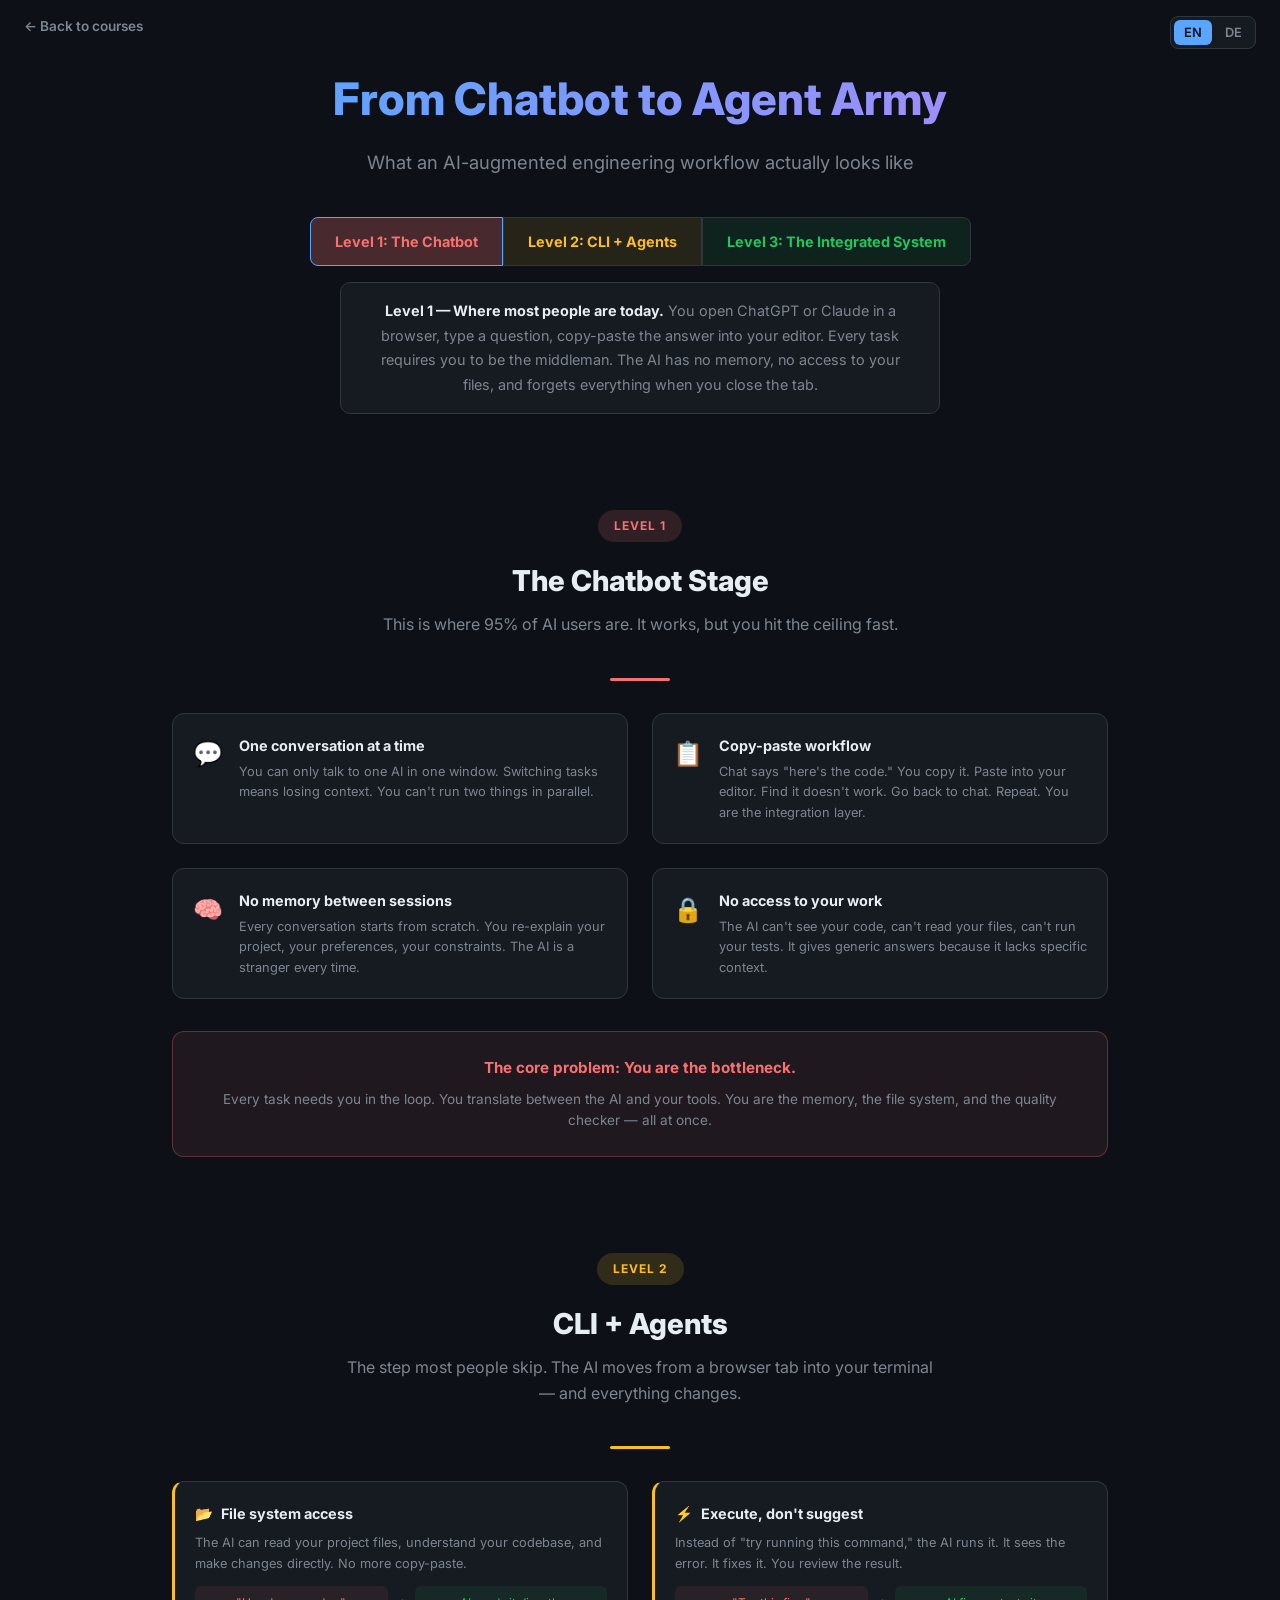
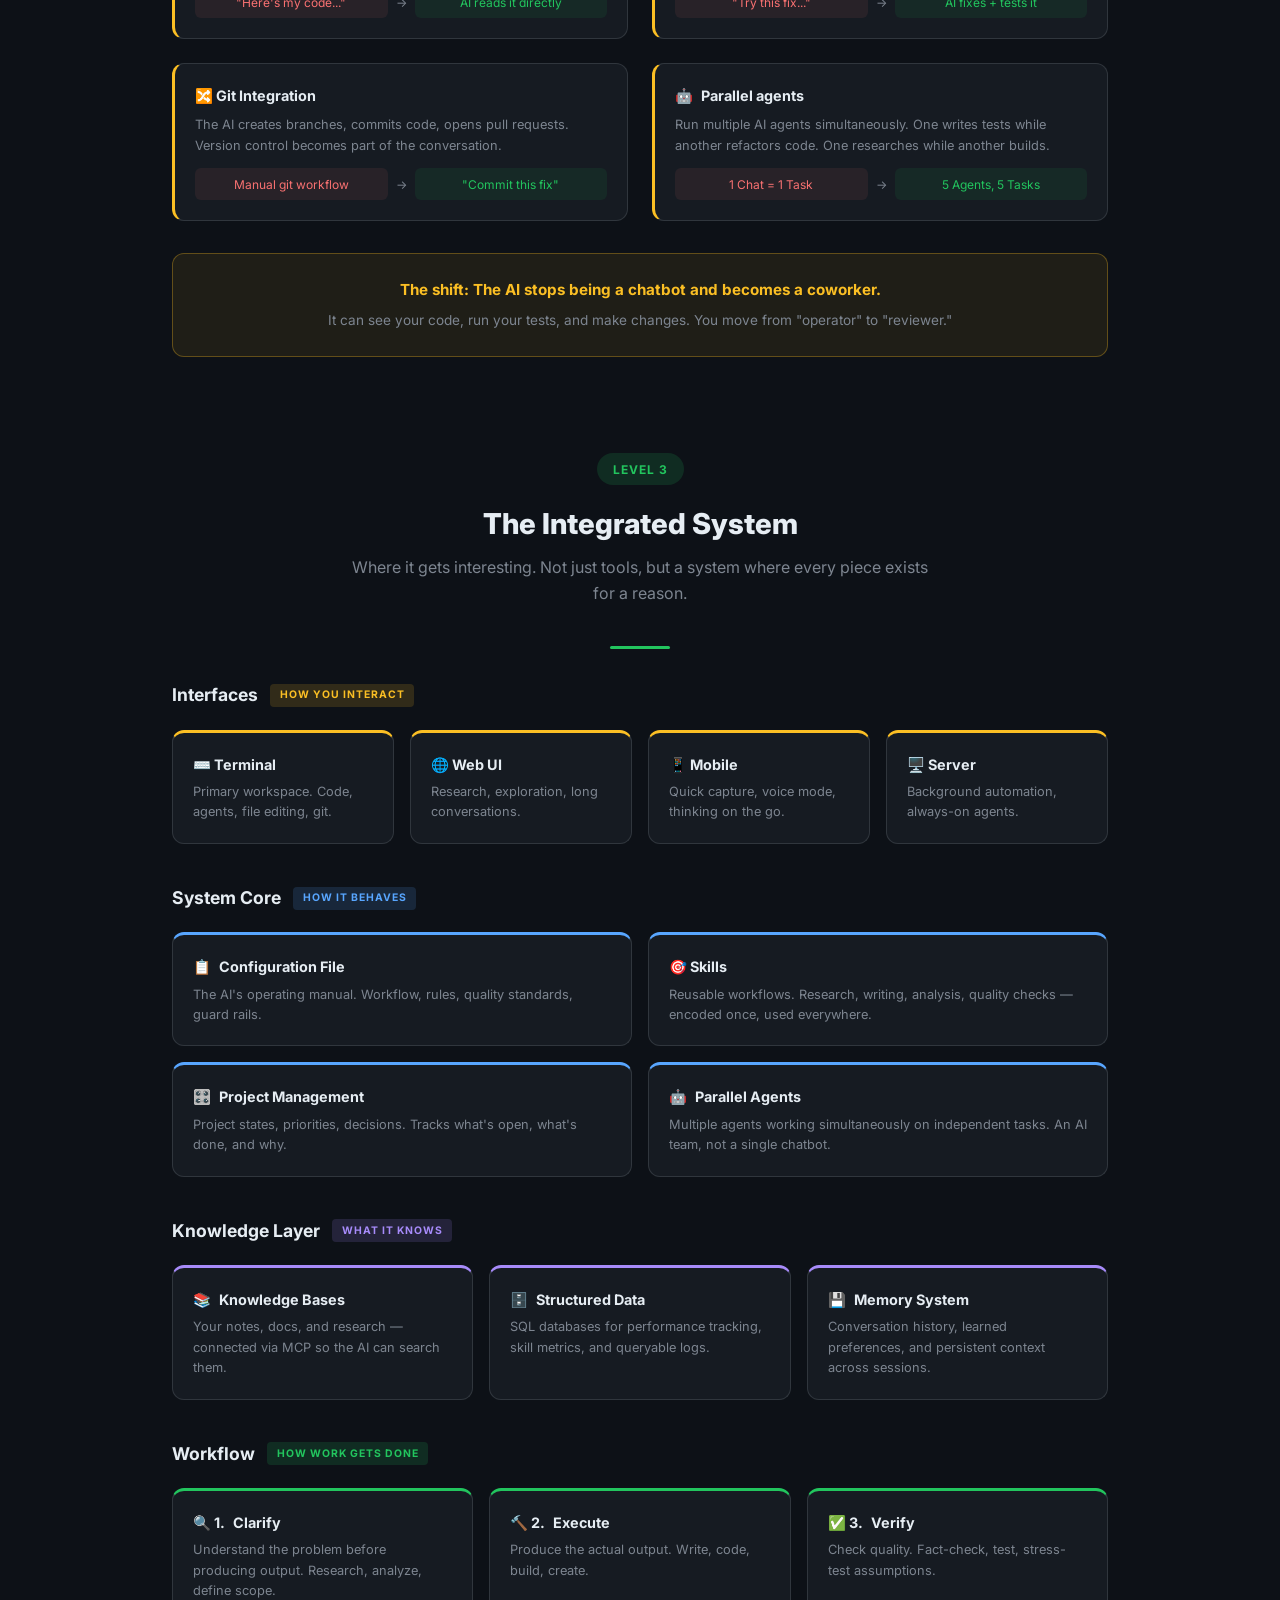
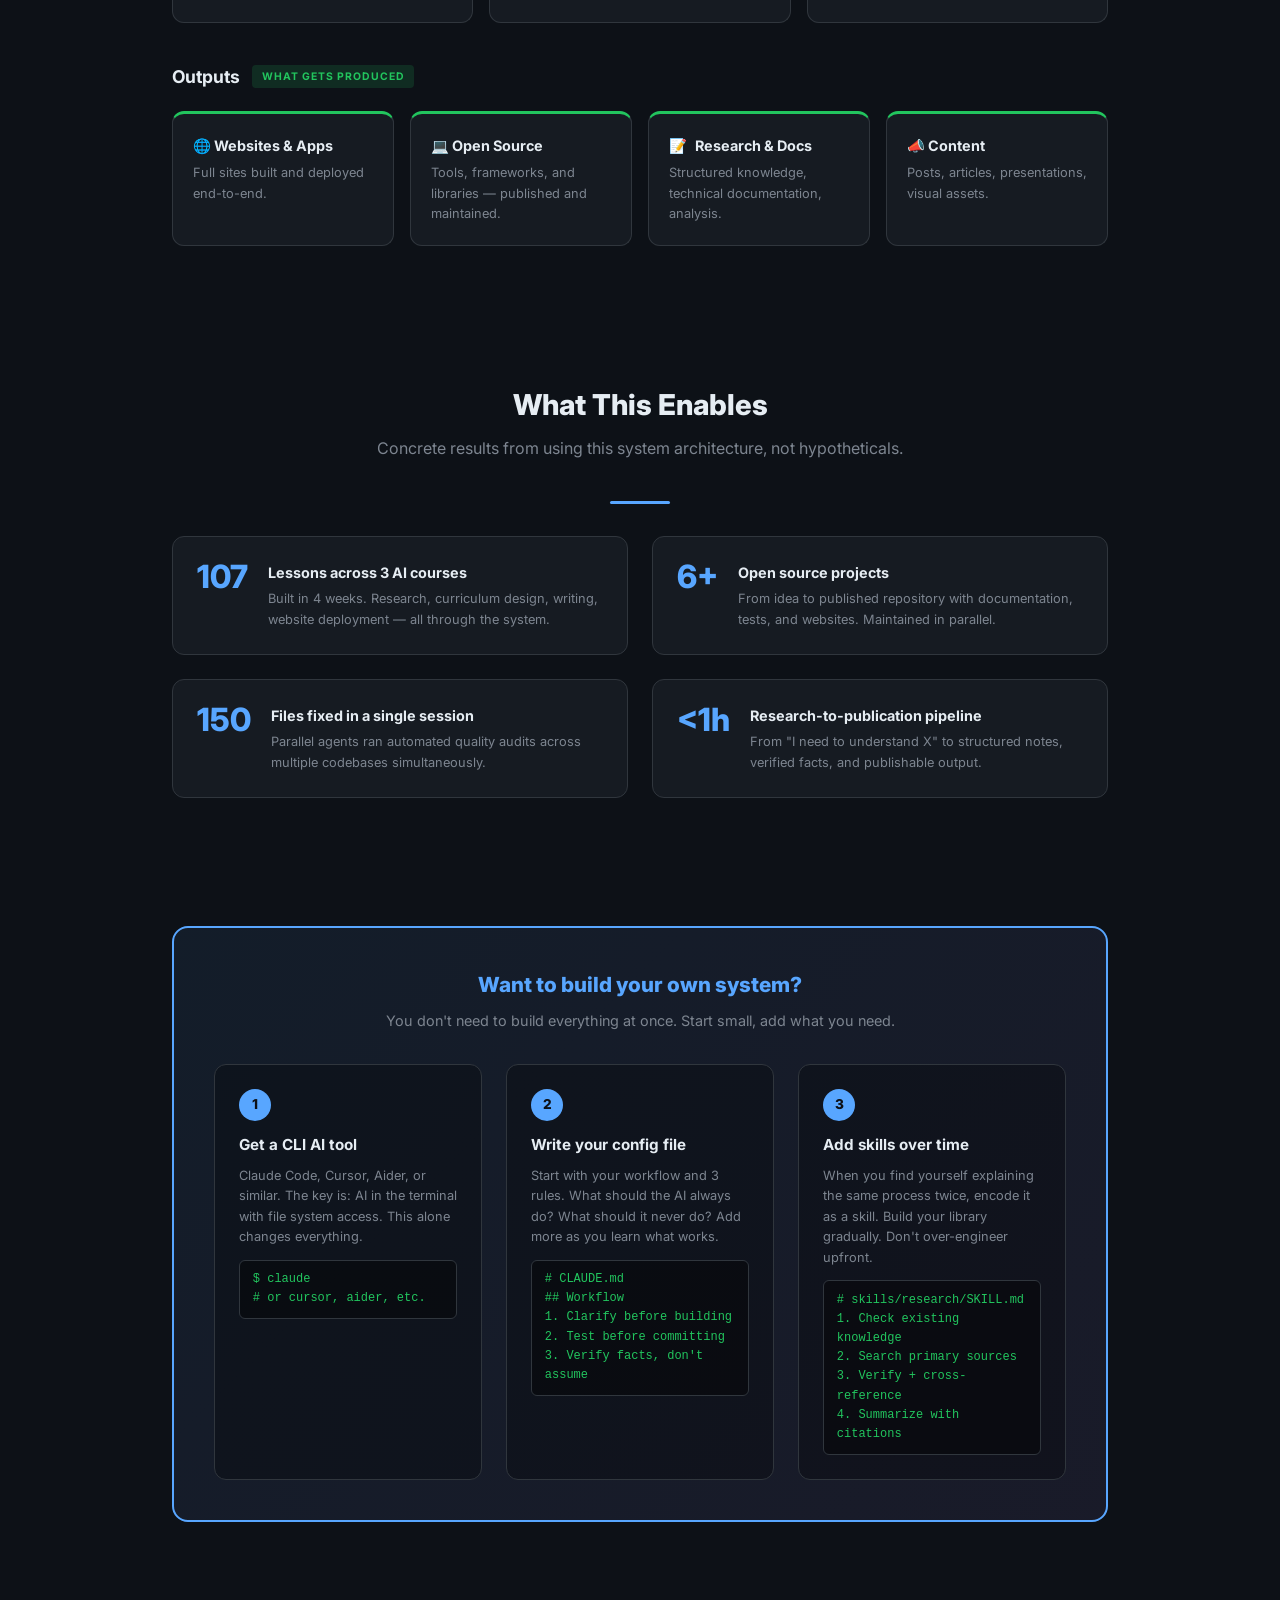
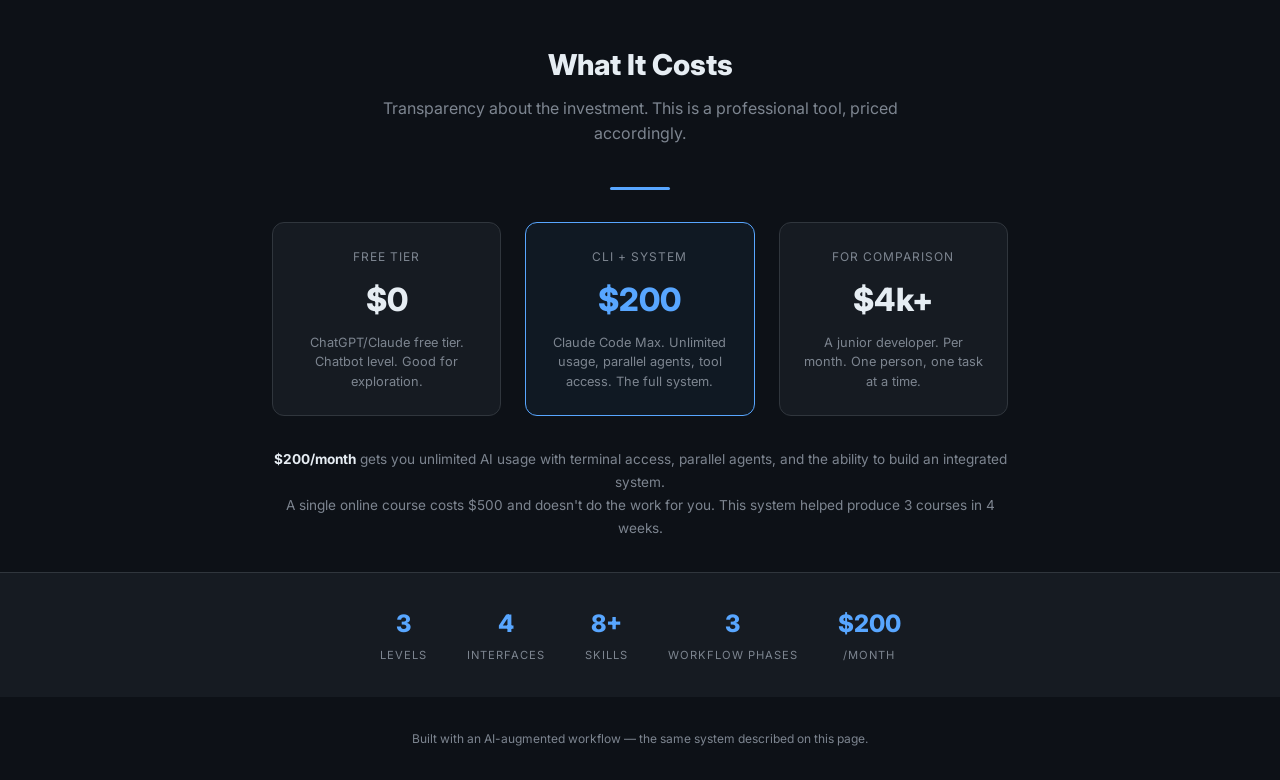
==== system/index.html @ 11788f6d "feat: add "From Chatbot to Agent Army" system page New /system/ subpage explaining how an AI agent s" ====
<!DOCTYPE html>
<html lang="en">
<head>
<meta charset="UTF-8">
<meta name="viewport" content="width=device-width, initial-scale=1.0">
<title>From Chatbot to Agent Army</title>
<meta name="description" content="What an AI-augmented engineering workflow actually looks like — from chatbot to integrated agent system.">
<style>
  @import url('https://fonts.googleapis.com/css2?family=Inter:wght@400;500;600;700;800&display=swap');

  /* Language Switcher */
  .lang-switch {
    position: fixed; top: 1rem; right: 1.5rem; z-index: 100;
    display: flex; gap: 0.25rem; background: var(--surface); border: 1px solid var(--border);
    border-radius: 8px; padding: 0.2rem;
  }
  .lang-btn {
    padding: 0.3rem 0.6rem; border-radius: 6px; border: none;
    background: transparent; color: var(--muted); cursor: pointer;
    font-size: 0.8rem; font-weight: 600; transition: all 0.2s;
    font-family: 'Inter', -apple-system, sans-serif;
  }
  .lang-btn.active { background: var(--accent); color: var(--bg); }
  .lang-btn:hover:not(.active) { color: var(--text); }

  /* Language toggle */
  [lang="de"] .en, [lang="en"] .de { display: none; }

  :root {
    --bg: #0d1117; --surface: #161b22; --border: #30363d;
    --text: #e6edf3; --muted: #7d8590; --accent: #58a6ff;
    --amber: #fbbf24; --green: #22c55e; --red: #f87171; --purple: #a78bfa;
    --surface-hover: #1c2333;
  }

  * { margin: 0; padding: 0; box-sizing: border-box; }

  html { scroll-behavior: smooth; }

  body {
    font-family: 'Inter', -apple-system, sans-serif;
    background: var(--bg); color: var(--text);
    min-height: 100vh;
    line-height: 1.6;
  }

  /* =========== HERO =========== */
  .hero {
    text-align: center;
    padding: 4rem 2rem 3rem;
    max-width: 800px;
    margin: 0 auto;
  }
  .hero h1 {
    font-size: 2.8rem; font-weight: 800;
    background: linear-gradient(135deg, var(--accent), var(--purple));
    -webkit-background-clip: text; -webkit-text-fill-color: transparent;
    background-clip: text;
    margin-bottom: 0.75rem;
  }
  .hero .subtitle {
    color: var(--muted); font-size: 1.15rem;
    margin-bottom: 2.5rem;
  }

  /* Journey bar */
  .journey-bar {
    display: flex; align-items: center; justify-content: center;
    gap: 0; margin-bottom: 1rem; flex-wrap: wrap;
  }
  .journey-step {
    padding: 0.75rem 1.5rem; border-radius: 0;
    font-size: 0.9rem; font-weight: 700; cursor: pointer;
    transition: all 0.3s; border: 1px solid var(--border);
    position: relative;
  }
  .journey-step:first-child { border-radius: 8px 0 0 8px; }
  .journey-step:last-child { border-radius: 0 8px 8px 0; }
  .journey-step:hover { transform: translateY(-2px); }
  .journey-step.active { border-color: var(--accent); z-index: 1; }

  .j-chatbot { background: rgba(248,113,113,0.1); color: var(--red); }
  .j-chatbot.active { background: rgba(248,113,113,0.25); }
  .j-cli { background: rgba(251,191,36,0.1); color: var(--amber); }
  .j-cli.active { background: rgba(251,191,36,0.25); }
  .j-system { background: rgba(34,197,94,0.1); color: var(--green); }
  .j-system.active { background: rgba(34,197,94,0.25); }

  .journey-explain {
    max-width: 600px; margin: 0 auto;
    padding: 1rem 1.5rem;
    background: var(--surface); border: 1px solid var(--border);
    border-radius: 10px; font-size: 0.9rem; color: var(--muted);
    line-height: 1.7; min-height: 80px;
    transition: opacity 0.3s;
  }
  .journey-explain strong { color: var(--text); }

  /* =========== SECTIONS =========== */
  section {
    max-width: 1000px;
    margin: 0 auto;
    padding: 3rem 2rem;
  }

  .section-header {
    text-align: center;
    margin-bottom: 2.5rem;
  }
  .section-header h2 {
    font-size: 1.8rem; font-weight: 800;
    margin-bottom: 0.5rem;
  }
  .section-header .section-sub {
    color: var(--muted); font-size: 1rem;
    max-width: 600px; margin: 0 auto;
  }

  .section-divider {
    width: 60px; height: 3px;
    margin: 0 auto 2rem;
    border-radius: 2px;
  }

  /* Level badge */
  .level-badge {
    display: inline-flex; align-items: center; gap: 0.5rem;
    padding: 0.4rem 1rem; border-radius: 20px;
    font-size: 0.75rem; font-weight: 700;
    text-transform: uppercase; letter-spacing: 1px;
    margin-bottom: 1rem;
  }
  .level-badge.l1 { background: rgba(248,113,113,0.15); color: var(--red); }
  .level-badge.l2 { background: rgba(251,191,36,0.15); color: var(--amber); }
  .level-badge.l3 { background: rgba(34,197,94,0.15); color: var(--green); }

  /* =========== LEVEL 1: CHATBOT =========== */
  .chatbot-grid {
    display: grid;
    grid-template-columns: 1fr 1fr;
    gap: 1.5rem;
    margin-bottom: 2rem;
  }

  .limitation-card {
    background: var(--surface);
    border: 1px solid var(--border);
    border-radius: 12px;
    padding: 1.25rem;
    display: flex; gap: 1rem; align-items: flex-start;
  }
  .limitation-card .icon {
    font-size: 1.5rem; flex-shrink: 0; margin-top: 0.1rem;
  }
  .limitation-card h4 {
    font-size: 0.9rem; font-weight: 700;
    margin-bottom: 0.3rem;
  }
  .limitation-card p {
    font-size: 0.8rem; color: var(--muted); line-height: 1.6;
  }

  .bottleneck-callout {
    background: rgba(248,113,113,0.08);
    border: 1px solid rgba(248,113,113,0.3);
    border-radius: 12px;
    padding: 1.5rem;
    text-align: center;
    font-size: 0.95rem;
  }
  .bottleneck-callout strong { color: var(--red); }
  .bottleneck-callout p { color: var(--muted); margin-top: 0.5rem; font-size: 0.85rem; }

  /* =========== LEVEL 2: CLI =========== */
  .cli-grid {
    display: grid;
    grid-template-columns: 1fr 1fr;
    gap: 1.5rem;
    margin-bottom: 2rem;
  }
  .unlock-card {
    background: var(--surface);
    border: 1px solid var(--border);
    border-left: 3px solid var(--amber);
    border-radius: 12px;
    padding: 1.25rem;
  }
  .unlock-card h4 {
    font-size: 0.9rem; font-weight: 700;
    margin-bottom: 0.5rem;
    display: flex; align-items: center; gap: 0.5rem;
  }
  .unlock-card p {
    font-size: 0.8rem; color: var(--muted); line-height: 1.6;
  }
  .unlock-card .before-after {
    display: grid; grid-template-columns: 1fr auto 1fr; gap: 0.5rem;
    margin-top: 0.75rem; font-size: 0.75rem;
    align-items: center;
  }
  .unlock-card .before {
    color: var(--red); background: rgba(248,113,113,0.08);
    padding: 0.4rem 0.6rem; border-radius: 6px; text-align: center;
  }
  .unlock-card .arrow { color: var(--muted); }
  .unlock-card .after {
    color: var(--green); background: rgba(34,197,94,0.08);
    padding: 0.4rem 0.6rem; border-radius: 6px; text-align: center;
  }

  .coworker-callout {
    background: rgba(251,191,36,0.08);
    border: 1px solid rgba(251,191,36,0.3);
    border-radius: 12px;
    padding: 1.5rem;
    text-align: center;
    font-size: 0.95rem;
  }
  .coworker-callout strong { color: var(--amber); }
  .coworker-callout p { color: var(--muted); margin-top: 0.5rem; font-size: 0.85rem; }

  /* =========== LEVEL 3: SYSTEM =========== */
  .system-section {
    margin-bottom: 2.5rem;
  }
  .system-section-header {
    display: flex; align-items: center; gap: 0.75rem;
    margin-bottom: 1.25rem;
  }
  .system-section-header h3 {
    font-size: 1.1rem; font-weight: 700;
  }
  .system-section-header .tag {
    font-size: 0.65rem; font-weight: 700;
    text-transform: uppercase; letter-spacing: 1px;
    padding: 0.2rem 0.6rem; border-radius: 4px;
  }
  .tag-amber { background: rgba(251,191,36,0.15); color: var(--amber); }
  .tag-blue { background: rgba(88,166,255,0.15); color: var(--accent); }
  .tag-purple { background: rgba(167,139,250,0.15); color: var(--purple); }
  .tag-green { background: rgba(34,197,94,0.15); color: var(--green); }

  /* Clickable box */
  .box {
    background: var(--surface);
    border: 1px solid var(--border);
    border-radius: 12px;
    padding: 1.25rem;
    cursor: pointer;
    transition: all 0.3s;
    position: relative;
  }
  .box:hover {
    border-color: var(--accent);
    transform: translateY(-2px);
    background: var(--surface-hover);
  }
  .box h4 {
    font-size: 0.9rem; font-weight: 700;
    margin-bottom: 0.4rem;
    display: flex; align-items: center; gap: 0.5rem;
  }
  .box .summary {
    font-size: 0.8rem; color: var(--muted); line-height: 1.6;
  }
  .box .click-hint {
    position: absolute; top: 1rem; right: 1rem;
    font-size: 0.65rem; color: var(--muted);
    background: rgba(255,255,255,0.05);
    padding: 0.15rem 0.5rem; border-radius: 4px;
    opacity: 0; transition: opacity 0.3s;
  }
  .box:hover .click-hint { opacity: 1; }

  .box .why-panel {
    display: none;
    margin-top: 1rem;
    padding-top: 1rem;
    border-top: 1px solid var(--border);
  }
  .box .why-panel.open { display: block; }
  .box .why-label {
    font-size: 0.7rem; font-weight: 700;
    text-transform: uppercase; letter-spacing: 1px;
    color: var(--accent); margin-bottom: 0.5rem;
  }
  .box .why-text {
    font-size: 0.8rem; color: var(--muted); line-height: 1.7;
  }

  /* System grids */
  .interfaces-grid {
    display: grid;
    grid-template-columns: repeat(4, 1fr);
    gap: 1rem;
  }
  .interfaces-grid .box { border-top: 3px solid var(--amber); }

  .core-grid {
    display: grid;
    grid-template-columns: repeat(2, 1fr);
    gap: 1rem;
  }
  .core-grid .box { border-top: 3px solid var(--accent); }

  .knowledge-grid {
    display: grid;
    grid-template-columns: repeat(3, 1fr);
    gap: 1rem;
  }
  .knowledge-grid .box { border-top: 3px solid var(--purple); }

  .workflow-grid {
    display: grid;
    grid-template-columns: repeat(3, 1fr);
    gap: 1rem;
    position: relative;
  }
  .workflow-grid .box { border-top: 3px solid var(--green); }

  .workflow-arrow {
    position: absolute;
    top: 50%;
    color: var(--muted);
    font-size: 1.5rem;
    transform: translateY(-50%);
    pointer-events: none;
  }
  .workflow-arrow.a1 { left: calc(33.33% - 0.5rem); }
  .workflow-arrow.a2 { left: calc(66.66% - 0.5rem); }

  .outputs-grid {
    display: grid;
    grid-template-columns: repeat(4, 1fr);
    gap: 1rem;
  }
  .outputs-grid .box {
    border-top: 3px solid var(--green);
    cursor: default;
  }
  .outputs-grid .box:hover { transform: none; border-color: var(--green); }

  /* =========== RESULTS =========== */
  .results-grid {
    display: grid;
    grid-template-columns: repeat(2, 1fr);
    gap: 1.5rem;
    margin-bottom: 2rem;
  }
  .result-card {
    background: var(--surface);
    border: 1px solid var(--border);
    border-radius: 12px;
    padding: 1.5rem;
    display: flex; gap: 1.25rem; align-items: flex-start;
  }
  .result-card .result-number {
    font-size: 2rem; font-weight: 800;
    color: var(--accent); flex-shrink: 0;
    line-height: 1;
  }
  .result-card h4 {
    font-size: 0.9rem; font-weight: 700;
    margin-bottom: 0.3rem;
  }
  .result-card p {
    font-size: 0.8rem; color: var(--muted); line-height: 1.6;
  }

  /* =========== HOW TO START =========== */
  .start-callout {
    background: linear-gradient(135deg, rgba(88,166,255,0.08), rgba(167,139,250,0.08));
    border: 2px solid var(--accent);
    border-radius: 16px;
    padding: 2.5rem;
    margin-bottom: 2.5rem;
    text-align: center;
  }
  .start-callout h3 {
    font-size: 1.3rem; font-weight: 800;
    color: var(--accent); margin-bottom: 0.5rem;
  }
  .start-callout .start-sub {
    color: var(--muted); font-size: 0.9rem;
    margin-bottom: 2rem;
  }

  .steps-row {
    display: grid;
    grid-template-columns: repeat(3, 1fr);
    gap: 1.5rem;
    text-align: left;
  }
  .step-card {
    background: rgba(0,0,0,0.3);
    border: 1px solid var(--border);
    border-radius: 12px;
    padding: 1.5rem;
  }
  .step-number {
    display: inline-flex; align-items: center; justify-content: center;
    width: 32px; height: 32px; border-radius: 50%;
    background: var(--accent); color: var(--bg);
    font-size: 0.85rem; font-weight: 800;
    margin-bottom: 0.75rem;
  }
  .step-card h4 {
    font-size: 0.95rem; font-weight: 700;
    margin-bottom: 0.5rem;
  }
  .step-card p {
    font-size: 0.8rem; color: var(--muted); line-height: 1.6;
  }
  .step-card code {
    display: block;
    background: rgba(0,0,0,0.4);
    border: 1px solid var(--border);
    border-radius: 6px;
    padding: 0.6rem 0.8rem;
    margin-top: 0.75rem;
    font-size: 0.75rem;
    color: var(--green);
    font-family: 'SF Mono', 'Fira Code', monospace;
  }

  /* =========== COST =========== */
  .cost-section {
    max-width: 800px; margin: 0 auto;
    padding: 2rem;
  }
  .cost-grid {
    display: grid;
    grid-template-columns: repeat(3, 1fr);
    gap: 1.5rem;
    margin-bottom: 2rem;
  }
  .cost-card {
    background: var(--surface);
    border: 1px solid var(--border);
    border-radius: 12px;
    padding: 1.5rem;
    text-align: center;
  }
  .cost-card.highlighted {
    border-color: var(--accent);
    background: rgba(88,166,255,0.05);
  }
  .cost-card .cost-label {
    font-size: 0.75rem; color: var(--muted);
    text-transform: uppercase; letter-spacing: 1px;
    margin-bottom: 0.5rem;
  }
  .cost-card .cost-value {
    font-size: 2rem; font-weight: 800;
    margin-bottom: 0.5rem;
  }
  .cost-card.highlighted .cost-value { color: var(--accent); }
  .cost-card .cost-desc {
    font-size: 0.8rem; color: var(--muted); line-height: 1.5;
  }
  .cost-compare {
    text-align: center;
    font-size: 0.85rem;
    color: var(--muted);
    line-height: 1.7;
  }
  .cost-compare strong { color: var(--text); }

  /* =========== STATS BAR =========== */
  .stats-bar {
    display: flex; justify-content: center; gap: 2.5rem;
    padding: 2rem;
    background: var(--surface);
    border-top: 1px solid var(--border);
    flex-wrap: wrap;
  }
  .stat { text-align: center; }
  .stat-val { font-size: 1.5rem; font-weight: 800; color: var(--accent); }
  .stat-lbl {
    font-size: 0.7rem; color: var(--muted);
    text-transform: uppercase; letter-spacing: 1px;
    margin-top: 0.2rem;
  }

  /* =========== FOOTER =========== */
  .footer {
    text-align: center; padding: 2rem;
    font-size: 0.75rem; color: var(--muted);
  }
  .footer a { color: var(--accent); text-decoration: none; }
  .footer a:hover { text-decoration: underline; }

  /* =========== RESPONSIVE =========== */
  @media (max-width: 900px) {
    .hero h1 { font-size: 2rem; }
    .chatbot-grid, .cli-grid, .results-grid { grid-template-columns: 1fr; }
    .interfaces-grid { grid-template-columns: 1fr 1fr; }
    .core-grid { grid-template-columns: 1fr; }
    .knowledge-grid { grid-template-columns: 1fr; }
    .workflow-grid { grid-template-columns: 1fr; }
    .workflow-arrow { display: none; }
    .outputs-grid { grid-template-columns: 1fr 1fr; }
    .steps-row { grid-template-columns: 1fr; }
    .cost-grid { grid-template-columns: 1fr; }
    .lang-switch { top: 0.75rem; right: 1rem; }
    .lang-btn { padding: 0.4rem 0.7rem; font-size: 0.85rem; }
  }
  @media (max-width: 600px) {
    .hero { padding: 2rem 1rem; }
    section { padding: 2rem 1rem; }
    .hero h1 { font-size: 1.6rem; }
    .interfaces-grid, .outputs-grid { grid-template-columns: 1fr; }
    .journey-step { font-size: 0.75rem; padding: 0.5rem 0.8rem; }
  }
</style>
</head>
<body>

<!-- Back link -->
<a href="../" style="position:fixed;top:1rem;left:1.5rem;z-index:100;color:var(--muted);text-decoration:none;font-size:0.85rem;font-weight:600;font-family:'Inter',-apple-system,sans-serif;">
  <span class="en">← Back to courses</span>
  <span class="de">← Zurück zu den Kursen</span>
</a>

<!-- Language Switcher -->
<div class="lang-switch">
  <button class="lang-btn active" onclick="setLang('en')" id="btn-en">EN</button>
  <button class="lang-btn" onclick="setLang('de')" id="btn-de">DE</button>
</div>

<!-- ==================== HERO ==================== -->
<div class="hero">
  <h1><span class="en">From Chatbot to Agent Army</span><span class="de">Vom Chatbot zur Agent-Armee</span></h1>
  <p class="subtitle"><span class="en">What an AI-augmented engineering workflow actually looks like</span><span class="de">Wie ein AI-gest&uuml;tzter Engineering-Workflow wirklich aussieht</span></p>

  <div class="journey-bar">
    <span class="journey-step j-chatbot active" onclick="showJourney('chatbot')"><span class="en">Level 1: The Chatbot</span><span class="de">Level 1: Der Chatbot</span></span>
    <span class="journey-step j-cli" onclick="showJourney('cli')"><span class="en">Level 2: CLI + Agents</span><span class="de">Level 2: CLI + Agents</span></span>
    <span class="journey-step j-system" onclick="showJourney('system')"><span class="en">Level 3: The Integrated System</span><span class="de">Level 3: Das integrierte System</span></span>
  </div>

  <div class="journey-explain" id="journey-explain">
  </div>
</div>

<!-- ==================== LEVEL 1: CHATBOT ==================== -->
<section id="level-chatbot">
  <div class="section-header">
    <span class="level-badge l1">Level 1</span>
    <h2><span class="en">The Chatbot Stage</span><span class="de">Die Chatbot-Phase</span></h2>
    <p class="section-sub"><span class="en">This is where 95% of AI users are. It works, but you hit the ceiling fast.</span><span class="de">Hier stehen 95% der AI-Nutzer. Es funktioniert, aber man st&ouml;&szlig;t schnell an die Grenze.</span></p>
  </div>
  <div class="section-divider" style="background: var(--red);"></div>

  <div class="chatbot-grid">
    <div class="limitation-card">
      <div class="icon">💬</div>
      <div>
        <h4><span class="en">One conversation at a time</span><span class="de">Eine Konversation gleichzeitig</span></h4>
        <p><span class="en">You can only talk to one AI in one window. Switching tasks means losing context. You can't run two things in parallel.</span><span class="de">Du kannst nur mit einer AI in einem Fenster reden. Aufgaben wechseln hei&szlig;t Kontext verlieren. Zwei Dinge parallel laufen lassen? Geht nicht.</span></p>
      </div>
    </div>
    <div class="limitation-card">
      <div class="icon">📋</div>
      <div>
        <h4><span class="en">Copy-paste workflow</span><span class="de">Copy-Paste-Workflow</span></h4>
        <p><span class="en">Chat says "here's the code." You copy it. Paste into your editor. Find it doesn't work. Go back to chat. Repeat. You are the integration layer.</span><span class="de">Chat sagt &bdquo;hier ist der Code.&ldquo; Du kopierst ihn. F&uuml;gst ihn in deinen Editor ein. Stellst fest, dass er nicht funktioniert. Zur&uuml;ck zum Chat. Repeat. Du bist die Integrationsschicht.</span></p>
      </div>
    </div>
    <div class="limitation-card">
      <div class="icon">🧠</div>
      <div>
        <h4><span class="en">No memory between sessions</span><span class="de">Kein Ged&auml;chtnis zwischen Sessions</span></h4>
        <p><span class="en">Every conversation starts from scratch. You re-explain your project, your preferences, your constraints. The AI is a stranger every time.</span><span class="de">Jede Konversation startet bei null. Du erkl&auml;rst dein Projekt, deine Pr&auml;ferenzen, deine Constraints neu. Die AI ist jedes Mal ein Fremder.</span></p>
      </div>
    </div>
    <div class="limitation-card">
      <div class="icon">🔒</div>
      <div>
        <h4><span class="en">No access to your work</span><span class="de">Kein Zugriff auf deine Arbeit</span></h4>
        <p><span class="en">The AI can't see your code, can't read your files, can't run your tests. It gives generic answers because it lacks specific context.</span><span class="de">Die AI kann deinen Code nicht sehen, deine Dateien nicht lesen, deine Tests nicht ausf&uuml;hren. Sie gibt generische Antworten, weil ihr der spezifische Kontext fehlt.</span></p>
      </div>
    </div>
  </div>

  <div class="bottleneck-callout">
    <strong><span class="en">The core problem: You are the bottleneck.</span><span class="de">Das Kernproblem: Du bist der Flaschenhals.</span></strong>
    <p><span class="en">Every task needs you in the loop. You translate between the AI and your tools. You are the memory, the file system, and the quality checker &mdash; all at once.</span><span class="de">Jede Aufgabe braucht dich in der Schleife. Du &uuml;bersetzt zwischen AI und deinen Tools. Du bist das Ged&auml;chtnis, das Dateisystem und der Qualit&auml;tspr&uuml;fer &mdash; alles gleichzeitig.</span></p>
  </div>
</section>

<!-- ==================== LEVEL 2: CLI + AGENTS ==================== -->
<section id="level-cli">
  <div class="section-header">
    <span class="level-badge l2">Level 2</span>
    <h2>CLI + Agents</h2>
    <p class="section-sub"><span class="en">The step most people skip. The AI moves from a browser tab into your terminal &mdash; and everything changes.</span><span class="de">Der Schritt den die meisten &uuml;berspringen. Die AI wandert vom Browser in dein Terminal &mdash; und alles &auml;ndert sich.</span></p>
  </div>
  <div class="section-divider" style="background: var(--amber);"></div>

  <div class="cli-grid">
    <div class="unlock-card">
      <h4>📂 <span class="en">File system access</span><span class="de">Dateisystem-Zugriff</span></h4>
      <p><span class="en">The AI can read your project files, understand your codebase, and make changes directly. No more copy-paste.</span><span class="de">Die AI kann deine Projektdateien lesen, deine Codebase verstehen und direkt &Auml;nderungen vornehmen. Kein Copy-Paste mehr.</span></p>
      <div class="before-after">
        <span class="before"><span class="en">"Here's my code..."</span><span class="de">&bdquo;Hier ist mein Code...&ldquo;</span></span>
        <span class="arrow">&rarr;</span>
        <span class="after"><span class="en">AI reads it directly</span><span class="de">AI liest direkt</span></span>
      </div>
    </div>
    <div class="unlock-card">
      <h4>⚡ <span class="en">Execute, don't suggest</span><span class="de">Ausf&uuml;hren, nicht vorschlagen</span></h4>
      <p><span class="en">Instead of "try running this command," the AI runs it. It sees the error. It fixes it. You review the result.</span><span class="de">Statt &bdquo;probier mal diesen Befehl&ldquo; f&uuml;hrt die AI ihn aus. Sie sieht den Fehler. Sie fixt ihn. Du reviewst das Ergebnis.</span></p>
      <div class="before-after">
        <span class="before"><span class="en">"Try this fix..."</span><span class="de">&bdquo;Probier diesen Fix...&ldquo;</span></span>
        <span class="arrow">&rarr;</span>
        <span class="after"><span class="en">AI fixes + tests it</span><span class="de">AI fixt + testet</span></span>
      </div>
    </div>
    <div class="unlock-card">
      <h4>🔀 Git Integration</h4>
      <p><span class="en">The AI creates branches, commits code, opens pull requests. Version control becomes part of the conversation.</span><span class="de">Die AI erstellt Branches, committet Code, &ouml;ffnet Pull Requests. Versionskontrolle wird Teil der Konversation.</span></p>
      <div class="before-after">
        <span class="before"><span class="en">Manual git workflow</span><span class="de">Manueller Git-Workflow</span></span>
        <span class="arrow">&rarr;</span>
        <span class="after">"Commit this fix"</span>
      </div>
    </div>
    <div class="unlock-card">
      <h4>🤖 <span class="en">Parallel agents</span><span class="de">Parallele Agents</span></h4>
      <p><span class="en">Run multiple AI agents simultaneously. One writes tests while another refactors code. One researches while another builds.</span><span class="de">Mehrere AI-Agents gleichzeitig laufen lassen. Einer schreibt Tests w&auml;hrend ein anderer Code refactored. Einer recherchiert w&auml;hrend ein anderer baut.</span></p>
      <div class="before-after">
        <span class="before">1 Chat = 1 Task</span>
        <span class="arrow">&rarr;</span>
        <span class="after">5 Agents, 5 Tasks</span>
      </div>
    </div>
  </div>

  <div class="coworker-callout">
    <strong><span class="en">The shift: The AI stops being a chatbot and becomes a coworker.</span><span class="de">Der Wendepunkt: Die AI h&ouml;rt auf ein Chatbot zu sein und wird zum Kollegen.</span></strong>
    <p><span class="en">It can see your code, run your tests, and make changes. You move from "operator" to "reviewer."</span><span class="de">Sie kann deinen Code sehen, deine Tests ausf&uuml;hren und &Auml;nderungen vornehmen. Du wechselst vom &bdquo;Bediener&ldquo; zum &bdquo;Reviewer&ldquo;.</span></p>
  </div>
</section>

<!-- ==================== LEVEL 3: INTEGRATED SYSTEM ==================== -->
<section id="level-system">
  <div class="section-header">
    <span class="level-badge l3">Level 3</span>
    <h2><span class="en">The Integrated System</span><span class="de">Das integrierte System</span></h2>
    <p class="section-sub"><span class="en">Where it gets interesting. Not just tools, but a system where every piece exists for a reason.</span><span class="de">Wo es spannend wird. Nicht einfach Tools, sondern ein System in dem jedes Teil aus einem Grund existiert.</span></p>
  </div>
  <div class="section-divider" style="background: var(--green);"></div>

  <!-- Interfaces -->
  <div class="system-section">
    <div class="system-section-header">
      <h3><span class="en">Interfaces</span><span class="de">Schnittstellen</span></h3>
      <span class="tag tag-amber"><span class="en">How you interact</span><span class="de">Wie du interagierst</span></span>
    </div>
    <div class="interfaces-grid">
      <div class="box" onclick="toggleWhy(this)">
        <span class="click-hint"><span class="en">click for why</span><span class="de">klick f&uuml;r warum</span></span>
        <h4>&#x2328;&#xFE0F; Terminal</h4>
        <p class="summary"><span class="en">Primary workspace. Code, agents, file editing, git.</span><span class="de">Prim&auml;rer Arbeitsplatz. Code, Agents, Dateibearbeitung, Git.</span></p>
        <div class="why-panel">
          <div class="why-label"><span class="en">Why this exists</span><span class="de">Warum das existiert</span></div>
          <p class="why-text"><span class="en">The terminal is where code lives. An AI that works in the terminal has direct access to your project, your tools, and your workflow. No translation layer needed.</span><span class="de">Das Terminal ist wo Code lebt. Eine AI die im Terminal arbeitet hat direkten Zugriff auf dein Projekt, deine Tools und deinen Workflow. Keine &Uuml;bersetzungsschicht n&ouml;tig.</span></p>
        </div>
      </div>
      <div class="box" onclick="toggleWhy(this)">
        <span class="click-hint"><span class="en">click for why</span><span class="de">klick f&uuml;r warum</span></span>
        <h4>&#x1F310; Web UI</h4>
        <p class="summary"><span class="en">Research, exploration, long conversations.</span><span class="de">Recherche, Exploration, lange Gespr&auml;che.</span></p>
        <div class="why-panel">
          <div class="why-label"><span class="en">Why this exists</span><span class="de">Warum das existiert</span></div>
          <p class="why-text"><span class="en">Some tasks need a different mode of thinking. Research, brainstorming, and deep exploration work better in a web interface where you can scroll, read, and reflect without the pressure of a command line.</span><span class="de">Manche Aufgaben brauchen einen anderen Denkmodus. Recherche, Brainstorming und tiefe Exploration funktionieren besser in einem Web-Interface wo man scrollen, lesen und reflektieren kann &mdash; ohne den Druck einer Kommandozeile.</span></p>
        </div>
      </div>
      <div class="box" onclick="toggleWhy(this)">
        <span class="click-hint"><span class="en">click for why</span><span class="de">klick f&uuml;r warum</span></span>
        <h4>&#x1F4F1; Mobile</h4>
        <p class="summary"><span class="en">Quick capture, voice mode, thinking on the go.</span><span class="de">Schnell festhalten, Voice-Modus, unterwegs denken.</span></p>
        <div class="why-panel">
          <div class="why-label"><span class="en">Why this exists</span><span class="de">Warum das existiert</span></div>
          <p class="why-text"><span class="en">Ideas don't wait for your desk. A mobile interface lets you capture thoughts, explore questions via voice, and prepare tasks before you sit down to work. Different contexts need different tools.</span><span class="de">Ideen warten nicht auf deinen Schreibtisch. Ein mobiles Interface l&auml;sst dich Gedanken festhalten, Fragen per Sprache erkunden und Aufgaben vorbereiten bevor du dich an die Arbeit setzt. Verschiedene Kontexte brauchen verschiedene Tools.</span></p>
        </div>
      </div>
      <div class="box" onclick="toggleWhy(this)">
        <span class="click-hint"><span class="en">click for why</span><span class="de">klick f&uuml;r warum</span></span>
        <h4>&#x1F5A5;&#xFE0F; Server</h4>
        <p class="summary"><span class="en">Background automation, always-on agents.</span><span class="de">Hintergrund-Automatisierung, Always-on Agents.</span></p>
        <div class="why-panel">
          <div class="why-label"><span class="en">Why this exists</span><span class="de">Warum das existiert</span></div>
          <p class="why-text"><span class="en">Some tasks take hours. A dedicated server runs background agents, monitoring, and long operations while you sleep or work on something else. It's the night shift.</span><span class="de">Manche Aufgaben dauern Stunden. Ein dedizierter Server l&auml;sst Background-Agents, Monitoring und lange Operationen laufen w&auml;hrend du schl&auml;fst oder an etwas anderem arbeitest. Die Nachtschicht.</span></p>
        </div>
      </div>
    </div>
  </div>

  <!-- System Core -->
  <div class="system-section">
    <div class="system-section-header">
      <h3><span class="en">System Core</span><span class="de">System-Kern</span></h3>
      <span class="tag tag-blue"><span class="en">How it behaves</span><span class="de">Wie es sich verh&auml;lt</span></span>
    </div>
    <div class="core-grid">
      <div class="box" onclick="toggleWhy(this)">
        <span class="click-hint"><span class="en">click for why</span><span class="de">klick f&uuml;r warum</span></span>
        <h4>&#x1F4CB; <span class="en">Configuration File</span><span class="de">Konfigurationsdatei</span></h4>
        <p class="summary"><span class="en">The AI's operating manual. Workflow, rules, quality standards, guard rails.</span><span class="de">Das Betriebshandbuch der AI. Workflow, Regeln, Qualit&auml;tsstandards, Leitplanken.</span></p>
        <div class="why-panel">
          <div class="why-label"><span class="en">Why this exists</span><span class="de">Warum das existiert</span></div>
          <p class="why-text"><span class="en">Without instructions, every session starts from zero. The AI doesn't know your workflow, your quality standards, or your rules. A configuration file (like CLAUDE.md) is loaded at startup and makes the AI behave consistently &mdash; same process, same standards, every time. It's the difference between "using a chatbot" and "running a system."</span><span class="de">Ohne Anweisungen startet jede Session bei null. Die AI kennt weder deinen Workflow, noch deine Qualit&auml;tsstandards, noch deine Regeln. Eine Konfigurationsdatei (wie CLAUDE.md) wird beim Start geladen und sorgt daf&uuml;r dass die AI sich konsistent verh&auml;lt &mdash; gleicher Prozess, gleiche Standards, jedes Mal. Das ist der Unterschied zwischen &bdquo;einen Chatbot nutzen&ldquo; und &bdquo;ein System betreiben&ldquo;.</span></p>
        </div>
      </div>
      <div class="box" onclick="toggleWhy(this)">
        <span class="click-hint"><span class="en">click for why</span><span class="de">klick f&uuml;r warum</span></span>
        <h4>&#x1F3AF; Skills</h4>
        <p class="summary"><span class="en">Reusable workflows. Research, writing, analysis, quality checks &mdash; encoded once, used everywhere.</span><span class="de">Wiederverwendbare Workflows. Recherche, Schreiben, Analyse, Qualit&auml;tspr&uuml;fungen &mdash; einmal kodiert, &uuml;berall genutzt.</span></p>
        <div class="why-panel">
          <div class="why-label"><span class="en">Why this exists</span><span class="de">Warum das existiert</span></div>
          <p class="why-text"><span class="en">Instead of explaining your process every time ("first check sources, then verify facts, then write the summary..."), you encode it once as a skill. The AI follows the same steps you would &mdash; consistently and thoroughly. Skills are your expertise made reusable.</span><span class="de">Statt deinen Prozess jedes Mal neu zu erkl&auml;ren (&bdquo;erst Quellen pr&uuml;fen, dann Fakten verifizieren, dann die Zusammenfassung schreiben...&ldquo;), kodierst du ihn einmal als Skill. Die AI folgt denselben Schritten die du gehen w&uuml;rdest &mdash; konsistent und gr&uuml;ndlich. Skills sind deine Expertise, wiederverwendbar gemacht.</span></p>
        </div>
      </div>
      <div class="box" onclick="toggleWhy(this)">
        <span class="click-hint"><span class="en">click for why</span><span class="de">klick f&uuml;r warum</span></span>
        <h4>&#x1F39B;&#xFE0F; <span class="en">Project Management</span><span class="de">Projektmanagement</span></h4>
        <p class="summary"><span class="en">Project states, priorities, decisions. Tracks what's open, what's done, and why.</span><span class="de">Projektzust&auml;nde, Priorit&auml;ten, Entscheidungen. Trackt was offen ist, was erledigt ist und warum.</span></p>
        <div class="why-panel">
          <div class="why-label"><span class="en">Why this exists</span><span class="de">Warum das existiert</span></div>
          <p class="why-text"><span class="en">Projects span multiple sessions &mdash; sometimes weeks or months. Without state tracking, you re-explain context every time you sit down. A project management layer keeps todos, decisions, and progress across sessions so you pick up exactly where you left off.</span><span class="de">Projekte erstrecken sich &uuml;ber mehrere Sessions &mdash; manchmal Wochen oder Monate. Ohne State-Tracking erkl&auml;rst du den Kontext jedes Mal neu wenn du dich hinsetzt. Eine Projektmanagement-Schicht h&auml;lt Todos, Entscheidungen und Fortschritt &uuml;ber Sessions hinweg, damit du genau da weitermachst wo du aufgeh&ouml;rt hast.</span></p>
        </div>
      </div>
      <div class="box" onclick="toggleWhy(this)">
        <span class="click-hint"><span class="en">click for why</span><span class="de">klick f&uuml;r warum</span></span>
        <h4>&#x1F916; <span class="en">Parallel Agents</span><span class="de">Parallele Agents</span></h4>
        <p class="summary"><span class="en">Multiple agents working simultaneously on independent tasks. An AI team, not a single chatbot.</span><span class="de">Mehrere Agents die gleichzeitig an unabh&auml;ngigen Aufgaben arbeiten. Ein AI-Team, nicht ein einzelner Chatbot.</span></p>
        <div class="why-panel">
          <div class="why-label"><span class="en">Why this exists</span><span class="de">Warum das existiert</span></div>
          <p class="why-text"><span class="en">One agent is a chatbot. Multiple agents working simultaneously is a team. Need to fix tests in 3 repositories? Send 3 agents. Need research and implementation in parallel? Two agents. The bottleneck shifts from "how fast can one AI respond" to "how many tasks can I define clearly."</span><span class="de">Ein Agent ist ein Chatbot. Mehrere Agents die gleichzeitig arbeiten sind ein Team. Tests in 3 Repositories fixen? Schick 3 Agents. Recherche und Implementierung parallel? Zwei Agents. Der Flaschenhals verschiebt sich von &bdquo;wie schnell kann eine AI antworten&ldquo; zu &bdquo;wie viele Aufgaben kann ich klar definieren&ldquo;.</span></p>
        </div>
      </div>
    </div>
  </div>

  <!-- Knowledge Layer -->
  <div class="system-section">
    <div class="system-section-header">
      <h3><span class="en">Knowledge Layer</span><span class="de">Wissensschicht</span></h3>
      <span class="tag tag-purple"><span class="en">What it knows</span><span class="de">Was es wei&szlig;</span></span>
    </div>
    <div class="knowledge-grid">
      <div class="box" onclick="toggleWhy(this)">
        <span class="click-hint"><span class="en">click for why</span><span class="de">klick f&uuml;r warum</span></span>
        <h4>&#x1F4DA; <span class="en">Knowledge Bases</span><span class="de">Wissensbasen</span></h4>
        <p class="summary"><span class="en">Your notes, docs, and research &mdash; connected via MCP so the AI can search them.</span><span class="de">Deine Notizen, Docs und Recherchen &mdash; per MCP verbunden, damit die AI sie durchsuchen kann.</span></p>
        <div class="why-panel">
          <div class="why-label"><span class="en">Why this exists</span><span class="de">Warum das existiert</span></div>
          <p class="why-text"><span class="en">The AI should know what you know. If you have notes on a topic, the AI should check them before starting new research. Connect your existing knowledge (Obsidian, Notion, or any tool via MCP) so the AI works with your context, not generic internet knowledge.</span><span class="de">Die AI sollte wissen was du wei&szlig;t. Wenn du Notizen zu einem Thema hast, sollte die AI sie pr&uuml;fen bevor sie neue Recherche startet. Verbinde dein vorhandenes Wissen (Obsidian, Notion oder jedes Tool via MCP) damit die AI mit deinem Kontext arbeitet, nicht mit generischem Internet-Wissen.</span></p>
        </div>
      </div>
      <div class="box" onclick="toggleWhy(this)">
        <span class="click-hint"><span class="en">click for why</span><span class="de">klick f&uuml;r warum</span></span>
        <h4>&#x1F5C4;&#xFE0F; <span class="en">Structured Data</span><span class="de">Strukturierte Daten</span></h4>
        <p class="summary"><span class="en">SQL databases for performance tracking, skill metrics, and queryable logs.</span><span class="de">SQL-Datenbanken f&uuml;r Performance-Tracking, Skill-Metriken und abfragbare Logs.</span></p>
        <div class="why-panel">
          <div class="why-label"><span class="en">Why this exists</span><span class="de">Warum das existiert</span></div>
          <p class="why-text"><span class="en">Some questions need queries, not conversations. "Which skills perform worst?" "How many research tasks did I run this month?" "What's the average quality score?" Structured data in a database enables pattern finding that plain text can't match.</span><span class="de">Manche Fragen brauchen Queries, keine Konversationen. &bdquo;Welche Skills performen am schlechtesten?&ldquo; &bdquo;Wie viele Recherche-Aufgaben habe ich diesen Monat ausgef&uuml;hrt?&ldquo; &bdquo;Was ist der durchschnittliche Quality-Score?&ldquo; Strukturierte Daten in einer Datenbank erm&ouml;glichen Mustererkennung die mit Flie&szlig;text nicht m&ouml;glich ist.</span></p>
        </div>
      </div>
      <div class="box" onclick="toggleWhy(this)">
        <span class="click-hint"><span class="en">click for why</span><span class="de">klick f&uuml;r warum</span></span>
        <h4>&#x1F4BE; <span class="en">Memory System</span><span class="de">Ged&auml;chtnis-System</span></h4>
        <p class="summary"><span class="en">Conversation history, learned preferences, and persistent context across sessions.</span><span class="de">Konversationsverlauf, gelernte Pr&auml;ferenzen und persistenter Kontext &uuml;ber Sessions hinweg.</span></p>
        <div class="why-panel">
          <div class="why-label"><span class="en">Why this exists</span><span class="de">Warum das existiert</span></div>
          <p class="why-text"><span class="en">You don't want to introduce yourself every session. A memory system stores your preferences, past decisions, project context, and learned patterns. The AI becomes a long-term partner that builds on previous work instead of starting fresh every time.</span><span class="de">Du willst dich nicht jede Session neu vorstellen. Ein Ged&auml;chtnis-System speichert deine Pr&auml;ferenzen, vergangene Entscheidungen, Projektkontext und gelernte Muster. Die AI wird ein langfristiger Partner der auf vorheriger Arbeit aufbaut statt jedes Mal bei null zu starten.</span></p>
        </div>
      </div>
    </div>
  </div>

  <!-- Workflow -->
  <div class="system-section">
    <div class="system-section-header">
      <h3>Workflow</h3>
      <span class="tag tag-green"><span class="en">How work gets done</span><span class="de">Wie Arbeit erledigt wird</span></span>
    </div>
    <div class="workflow-grid">
      <div class="box" onclick="toggleWhy(this)">
        <span class="click-hint"><span class="en">click for why</span><span class="de">klick f&uuml;r warum</span></span>
        <h4>&#x1F50D; 1. <span class="en">Clarify</span><span class="de">Kl&auml;ren</span></h4>
        <p class="summary"><span class="en">Understand the problem before producing output. Research, analyze, define scope.</span><span class="de">Das Problem verstehen bevor Output produziert wird. Recherchieren, analysieren, Scope definieren.</span></p>
        <div class="why-panel">
          <div class="why-label"><span class="en">Why this exists</span><span class="de">Warum das existiert</span></div>
          <p class="why-text"><span class="en">Most AI failures happen because the problem was unclear, not because the AI was bad. "Write me a landing page" produces generic output. "Write a landing page for developers who tried privacy tools and found them too complex" produces something useful. Clarifying first saves hours of iteration later.</span><span class="de">Die meisten AI-Fehlschl&auml;ge passieren weil das Problem unklar war, nicht weil die AI schlecht war. &bdquo;Schreib mir eine Landing Page&ldquo; produziert generischen Output. &bdquo;Schreib eine Landing Page f&uuml;r Entwickler die Privacy-Tools ausprobiert und zu komplex gefunden haben&ldquo; produziert etwas Brauchbares. Erst kl&auml;ren spart Stunden an Iteration sp&auml;ter.</span></p>
        </div>
      </div>
      <div class="box" onclick="toggleWhy(this)">
        <span class="click-hint"><span class="en">click for why</span><span class="de">klick f&uuml;r warum</span></span>
        <h4>&#x1F528; 2. <span class="en">Execute</span><span class="de">Machen</span></h4>
        <p class="summary"><span class="en">Produce the actual output. Write, code, build, create.</span><span class="de">Den eigentlichen Output produzieren. Schreiben, coden, bauen, erstellen.</span></p>
        <div class="why-panel">
          <div class="why-label"><span class="en">Why this exists</span><span class="de">Warum das existiert</span></div>
          <p class="why-text"><span class="en">With a clear problem definition and the right skills loaded, execution becomes predictable. The AI knows what to build, how to build it, and what quality looks like. This is where the actual output gets produced &mdash; code, documents, research, content.</span><span class="de">Mit einer klaren Problemdefinition und den richtigen Skills geladen wird die Ausf&uuml;hrung vorhersehbar. Die AI wei&szlig; was sie bauen soll, wie sie es bauen soll und wie Qualit&auml;t aussieht. Hier entsteht der eigentliche Output &mdash; Code, Dokumente, Recherche, Content.</span></p>
        </div>
      </div>
      <div class="box" onclick="toggleWhy(this)">
        <span class="click-hint"><span class="en">click for why</span><span class="de">klick f&uuml;r warum</span></span>
        <h4>&#x2705; 3. <span class="en">Verify</span><span class="de">Pr&uuml;fen</span></h4>
        <p class="summary"><span class="en">Check quality. Fact-check, test, stress-test assumptions.</span><span class="de">Qualit&auml;t pr&uuml;fen. Fakten checken, testen, Annahmen stressen.</span></p>
        <div class="why-panel">
          <div class="why-label"><span class="en">Why this exists</span><span class="de">Warum das existiert</span></div>
          <p class="why-text"><span class="en">AI outputs need verification &mdash; always. Build this into the workflow, not as an afterthought. A dedicated verify step catches hallucinated facts, missed edge cases, and quality issues before they ship. The system runs quality checks automatically, not because you remembered to ask.</span><span class="de">AI-Outputs brauchen Verifikation &mdash; immer. Bau das in den Workflow ein, nicht als Nachgedanke. Ein dedizierter Pr&uuml;fschritt f&auml;ngt halluzinierte Fakten, &uuml;bersehene Randf&auml;lle und Qualit&auml;tsprobleme ab bevor sie ausgeliefert werden. Das System f&uuml;hrt Qualit&auml;tspr&uuml;fungen automatisch durch, nicht weil du daran gedacht hast zu fragen.</span></p>
        </div>
      </div>
    </div>
  </div>

  <!-- Outputs -->
  <div class="system-section">
    <div class="system-section-header">
      <h3>Outputs</h3>
      <span class="tag tag-green"><span class="en">What gets produced</span><span class="de">Was produziert wird</span></span>
    </div>
    <div class="outputs-grid">
      <div class="box">
        <h4>&#x1F310; Websites & Apps</h4>
        <p class="summary"><span class="en">Full sites built and deployed end-to-end.</span><span class="de">Komplette Websites gebaut und End-to-End deployed.</span></p>
      </div>
      <div class="box">
        <h4>&#x1F4BB; Open Source</h4>
        <p class="summary"><span class="en">Tools, frameworks, and libraries &mdash; published and maintained.</span><span class="de">Tools, Frameworks und Libraries &mdash; ver&ouml;ffentlicht und gepflegt.</span></p>
      </div>
      <div class="box">
        <h4>&#x1F4DD; <span class="en">Research & Docs</span><span class="de">Recherche & Docs</span></h4>
        <p class="summary"><span class="en">Structured knowledge, technical documentation, analysis.</span><span class="de">Strukturiertes Wissen, technische Dokumentation, Analysen.</span></p>
      </div>
      <div class="box">
        <h4>&#x1F4E3; Content</h4>
        <p class="summary"><span class="en">Posts, articles, presentations, visual assets.</span><span class="de">Posts, Artikel, Pr&auml;sentationen, visuelle Assets.</span></p>
      </div>
    </div>
  </div>
</section>

<!-- ==================== WHAT THIS ENABLES ==================== -->
<section>
  <div class="section-header">
    <h2><span class="en">What This Enables</span><span class="de">Was damit m&ouml;glich wird</span></h2>
    <p class="section-sub"><span class="en">Concrete results from using this system architecture, not hypotheticals.</span><span class="de">Konkrete Ergebnisse aus dieser System-Architektur, keine Hypothesen.</span></p>
  </div>
  <div class="section-divider" style="background: var(--accent);"></div>

  <div class="results-grid">
    <div class="result-card">
      <div class="result-number">107</div>
      <div>
        <h4><span class="en">Lessons across 3 AI courses</span><span class="de">Lektionen in 3 AI-Kursen</span></h4>
        <p><span class="en">Built in 4 weeks. Research, curriculum design, writing, website deployment &mdash; all through the system.</span><span class="de">Gebaut in 4 Wochen. Recherche, Curriculum-Design, Schreiben, Website-Deployment &mdash; alles &uuml;ber das System.</span></p>
      </div>
    </div>
    <div class="result-card">
      <div class="result-number">6+</div>
      <div>
        <h4><span class="en">Open source projects</span><span class="de">Open-Source-Projekte</span></h4>
        <p><span class="en">From idea to published repository with documentation, tests, and websites. Maintained in parallel.</span><span class="de">Von der Idee zum ver&ouml;ffentlichten Repository mit Dokumentation, Tests und Websites. Parallel gepflegt.</span></p>
      </div>
    </div>
    <div class="result-card">
      <div class="result-number">150</div>
      <div>
        <h4><span class="en">Files fixed in a single session</span><span class="de">Dateien in einer Session gefixt</span></h4>
        <p><span class="en">Parallel agents ran automated quality audits across multiple codebases simultaneously.</span><span class="de">Parallele Agents f&uuml;hrten automatisierte Qualit&auml;ts-Audits &uuml;ber mehrere Codebases gleichzeitig durch.</span></p>
      </div>
    </div>
    <div class="result-card">
      <div class="result-number">&lt;1h</div>
      <div>
        <h4><span class="en">Research-to-publication pipeline</span><span class="de">Recherche-bis-Publikation-Pipeline</span></h4>
        <p><span class="en">From "I need to understand X" to structured notes, verified facts, and publishable output.</span><span class="de">Von &bdquo;ich muss X verstehen&ldquo; zu strukturierten Notizen, verifizierten Fakten und publizierbarem Output.</span></p>
      </div>
    </div>
  </div>
</section>

<!-- ==================== HOW TO START ==================== -->
<section>
  <div class="start-callout" id="start-here">
    <h3><span class="en">Want to build your own system?</span><span class="de">Willst du dein eigenes System bauen?</span></h3>
    <p class="start-sub"><span class="en">You don't need to build everything at once. Start small, add what you need.</span><span class="de">Du musst nicht alles auf einmal bauen. Fang klein an, f&uuml;g hinzu was du brauchst.</span></p>

    <div class="steps-row">
      <div class="step-card">
        <div class="step-number">1</div>
        <h4><span class="en">Get a CLI AI tool</span><span class="de">Hol dir ein CLI-AI-Tool</span></h4>
        <p><span class="en">Claude Code, Cursor, Aider, or similar. The key is: AI in the terminal with file system access. This alone changes everything.</span><span class="de">Claude Code, Cursor, Aider oder &auml;hnlich. Der Schl&uuml;ssel: AI im Terminal mit Dateisystem-Zugriff. Das allein &auml;ndert alles.</span></p>
        <code>$ claude<br># or cursor, aider, etc.</code>
      </div>
      <div class="step-card">
        <div class="step-number">2</div>
        <h4><span class="en">Write your config file</span><span class="de">Schreib deine Config-Datei</span></h4>
        <p><span class="en">Start with your workflow and 3 rules. What should the AI always do? What should it never do? Add more as you learn what works.</span><span class="de">Starte mit deinem Workflow und 3 Regeln. Was soll die AI immer tun? Was soll sie nie tun? F&uuml;g mehr hinzu wenn du lernst was funktioniert.</span></p>
        <code># CLAUDE.md<br>## Workflow<br>1. Clarify before building<br>2. Test before committing<br>3. Verify facts, don't assume</code>
      </div>
      <div class="step-card">
        <div class="step-number">3</div>
        <h4><span class="en">Add skills over time</span><span class="de">F&uuml;g Skills mit der Zeit hinzu</span></h4>
        <p><span class="en">When you find yourself explaining the same process twice, encode it as a skill. Build your library gradually. Don't over-engineer upfront.</span><span class="de">Wenn du denselben Prozess zweimal erkl&auml;rst, kodiere ihn als Skill. Bau deine Bibliothek schrittweise auf. Nicht im Voraus &uuml;berengineeren.</span></p>
        <code># skills/research/SKILL.md<br>1. Check existing knowledge<br>2. Search primary sources<br>3. Verify + cross-reference<br>4. Summarize with citations</code>
      </div>
    </div>
  </div>
</section>

<!-- ==================== COST ==================== -->
<section class="cost-section">
  <div class="section-header">
    <h2><span class="en">What It Costs</span><span class="de">Was es kostet</span></h2>
    <p class="section-sub"><span class="en">Transparency about the investment. This is a professional tool, priced accordingly.</span><span class="de">Transparenz &uuml;ber die Investition. Das ist ein professionelles Tool, entsprechend bepreist.</span></p>
  </div>
  <div class="section-divider" style="background: var(--accent);"></div>

  <div class="cost-grid">
    <div class="cost-card">
      <div class="cost-label">Free Tier</div>
      <div class="cost-value">$0</div>
      <div class="cost-desc"><span class="en">ChatGPT/Claude free tier. Chatbot level. Good for exploration.</span><span class="de">ChatGPT/Claude Free Tier. Chatbot-Level. Gut zum Ausprobieren.</span></div>
    </div>
    <div class="cost-card highlighted">
      <div class="cost-label">CLI + System</div>
      <div class="cost-value">$200</div>
      <div class="cost-desc"><span class="en">Claude Code Max. Unlimited usage, parallel agents, tool access. The full system.</span><span class="de">Claude Code Max. Unbegrenzte Nutzung, parallele Agents, Tool-Zugriff. Das volle System.</span></div>
    </div>
    <div class="cost-card">
      <div class="cost-label"><span class="en">For comparison</span><span class="de">Zum Vergleich</span></div>
      <div class="cost-value">$4k+</div>
      <div class="cost-desc"><span class="en">A junior developer. Per month. One person, one task at a time.</span><span class="de">Ein Junior-Entwickler. Pro Monat. Eine Person, eine Aufgabe gleichzeitig.</span></div>
    </div>
  </div>

  <p class="cost-compare">
    <span class="en"><strong>$200/month</strong> gets you unlimited AI usage with terminal access, parallel agents, and the ability to build an integrated system. <br>
    A single online course costs $500 and doesn't do the work for you. This system helped produce 3 courses in 4 weeks.</span>
    <span class="de"><strong>$200/Monat</strong> bringt dir unbegrenzte AI-Nutzung mit Terminal-Zugang, parallele Agents und die M&ouml;glichkeit ein integriertes System zu bauen. <br>
    Ein einzelner Online-Kurs kostet $500 und erledigt die Arbeit nicht f&uuml;r dich. Dieses System hat geholfen 3 Kurse in 4 Wochen zu produzieren.</span>
  </p>
</section>

<!-- ==================== STATS BAR ==================== -->
<div class="stats-bar">
  <div class="stat"><div class="stat-val">3</div><div class="stat-lbl">Levels</div></div>
  <div class="stat"><div class="stat-val">4</div><div class="stat-lbl"><span class="en">Interfaces</span><span class="de">Schnittstellen</span></div></div>
  <div class="stat"><div class="stat-val">8+</div><div class="stat-lbl">Skills</div></div>
  <div class="stat"><div class="stat-val">3</div><div class="stat-lbl"><span class="en">Workflow Phases</span><span class="de">Workflow-Phasen</span></div></div>
  <div class="stat"><div class="stat-val">$200</div><div class="stat-lbl"><span class="en">/month</span><span class="de">/Monat</span></div></div>
</div>

<!-- ==================== FOOTER ==================== -->
<div class="footer">
  <p><span class="en">Built with an AI-augmented workflow &mdash; the same system described on this page.</span><span class="de">Gebaut mit einem AI-gest&uuml;tzten Workflow &mdash; demselben System das auf dieser Seite beschrieben wird.</span></p>
</div>

<!-- ==================== JAVASCRIPT ==================== -->
<script>
  // Language switcher
  function setLang(lang) {
    document.documentElement.lang = lang;
    document.getElementById('btn-en').classList.toggle('active', lang === 'en');
    document.getElementById('btn-de').classList.toggle('active', lang === 'de');
    localStorage.setItem('ai-learning-lang', lang);
    // Re-render journey explanation for current active level
    var activeStep = document.querySelector('.journey-step.active');
    if (activeStep) {
      var key = activeStep.classList.contains('j-chatbot') ? 'chatbot' :
                activeStep.classList.contains('j-cli') ? 'cli' : 'system';
      renderJourneyExplain(key, lang);
    }
  }

  // Journey bar explanations — bilingual
  var journeyTexts = {
    chatbot: {
      en: '<strong>Level 1 &mdash; Where most people are today.</strong> You open ChatGPT or Claude in a browser, type a question, copy-paste the answer into your editor. Every task requires you to be the middleman. The AI has no memory, no access to your files, and forgets everything when you close the tab.',
      de: '<strong>Level 1 &mdash; Wo die meisten heute stehen.</strong> Du \u00f6ffnest ChatGPT oder Claude im Browser, tippst eine Frage, kopierst die Antwort in deinen Editor. Jede Aufgabe braucht dich als Mittelsmann. Die AI hat kein Ged\u00e4chtnis, keinen Zugriff auf deine Dateien und vergisst alles wenn du den Tab schlie\u00dft.'
    },
    cli: {
      en: '<strong>Level 2 &mdash; The step most people skip.</strong> Move the AI from the browser into your terminal. Now it can read files, run commands, write code, and use git. You stop copy-pasting and start reviewing. Multiple agents can work in parallel. This is where the 10x productivity jump happens.',
      de: '<strong>Level 2 &mdash; Der Schritt den die meisten \u00fcberspringen.</strong> Die AI wandert vom Browser ins Terminal. Jetzt kann sie Dateien lesen, Befehle ausf\u00fchren, Code schreiben und Git nutzen. Du h\u00f6rst auf zu copy-pasten und f\u00e4ngst an zu reviewen. Mehrere Agents k\u00f6nnen parallel arbeiten. Hier passiert der 10x-Produktivit\u00e4tssprung.'
    },
    system: {
      en: '<strong>Level 3 &mdash; A designed system, not a collection of tools.</strong> Configuration files define behavior. Skills encode expertise. A knowledge layer connects your notes, data, and memory. A workflow ensures quality. Every component exists because a real problem demanded it.',
      de: '<strong>Level 3 &mdash; Ein durchdachtes System, keine Tool-Sammlung.</strong> Konfigurationsdateien definieren Verhalten. Skills kodieren Expertise. Eine Wissensschicht verbindet deine Notizen, Daten und dein Ged\u00e4chtnis. Ein Workflow sichert Qualit\u00e4t. Jede Komponente existiert weil ein echtes Problem sie erfordert hat.'
    }
  };

  function renderJourneyExplain(key, lang) {
    document.getElementById('journey-explain').innerHTML = journeyTexts[key][lang || document.documentElement.lang || 'en'];
  }

  function showJourney(key) {
    renderJourneyExplain(key);

    document.querySelectorAll('.journey-step').forEach(function(el) { el.classList.remove('active'); });
    var labels = { chatbot: 0, cli: 1, system: 2 };
    document.querySelectorAll('.journey-step')[labels[key]].classList.add('active');

    // Scroll to relevant section
    var targets = { chatbot: 'level-chatbot', cli: 'level-cli', system: 'level-system' };
    document.getElementById(targets[key]).scrollIntoView({ behavior: 'smooth', block: 'start' });
  }

  // Toggle WHY panels on click
  function toggleWhy(box) {
    var panel = box.querySelector('.why-panel');
    if (!panel) return;

    var isOpen = panel.classList.contains('open');

    // Close all others
    document.querySelectorAll('.why-panel.open').forEach(function(p) { p.classList.remove('open'); });

    if (!isOpen) {
      panel.classList.add('open');
    }
  }

  // Close panels when clicking outside
  document.addEventListener('click', function(e) {
    if (!e.target.closest('.box')) {
      document.querySelectorAll('.why-panel.open').forEach(function(p) { p.classList.remove('open'); });
    }
  });

  // Initialize language
  var saved = localStorage.getItem('ai-learning-lang');
  if (saved) { setLang(saved); }
  else if (navigator.language.startsWith('de')) { setLang('de'); }
  else { renderJourneyExplain('chatbot', 'en'); }
</script>

</body>
</html>
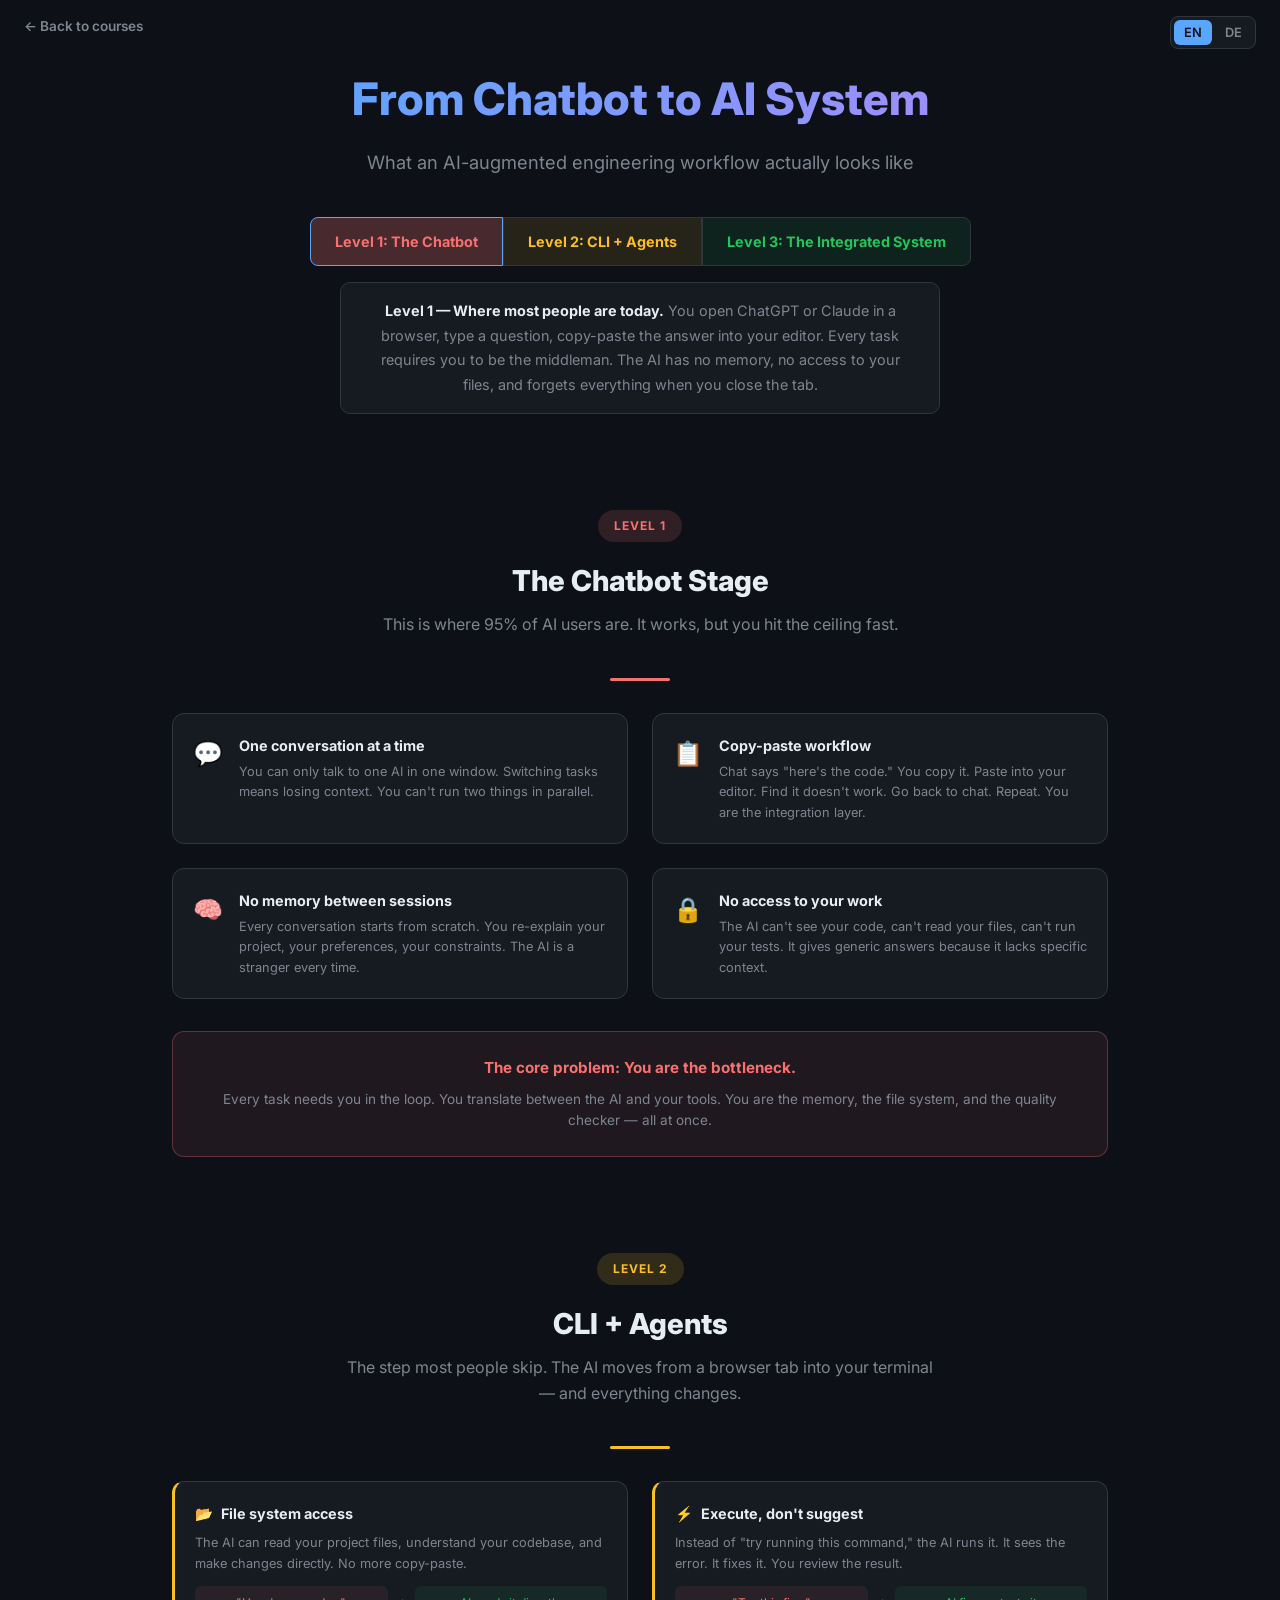
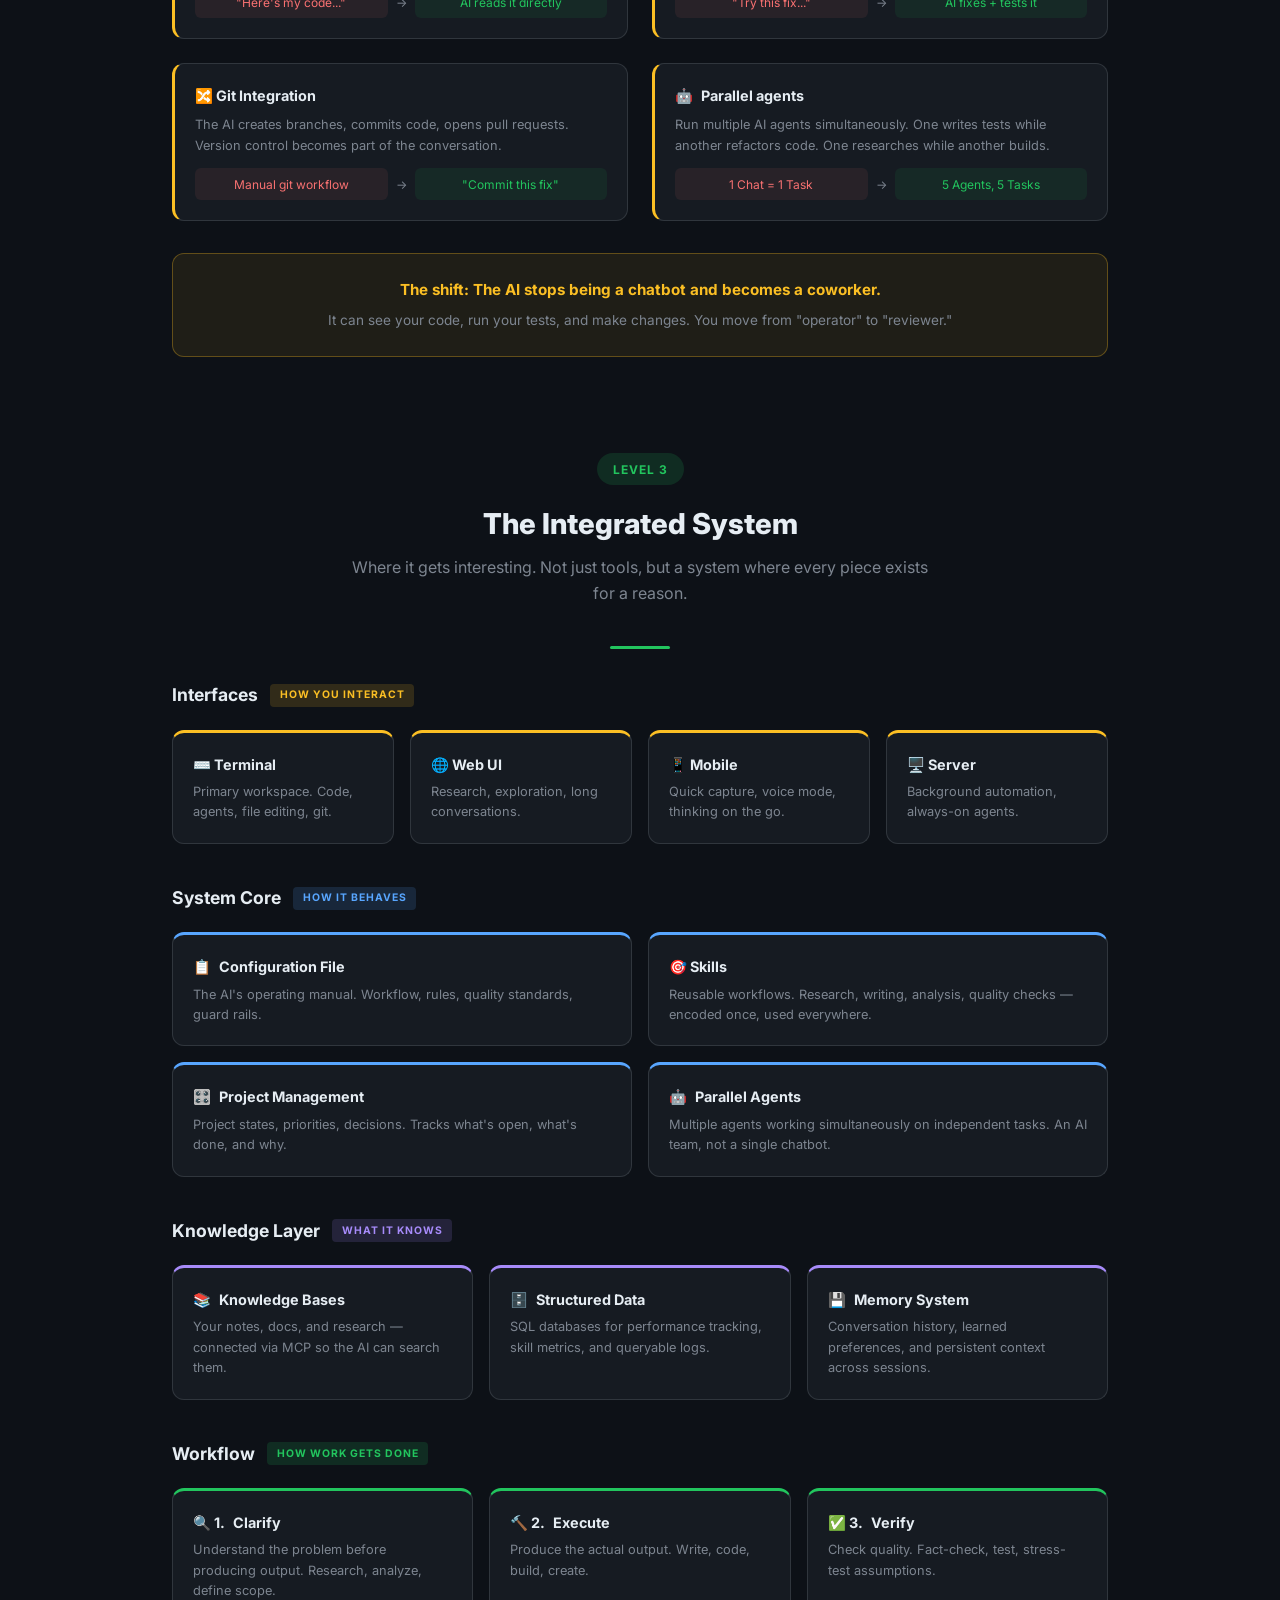
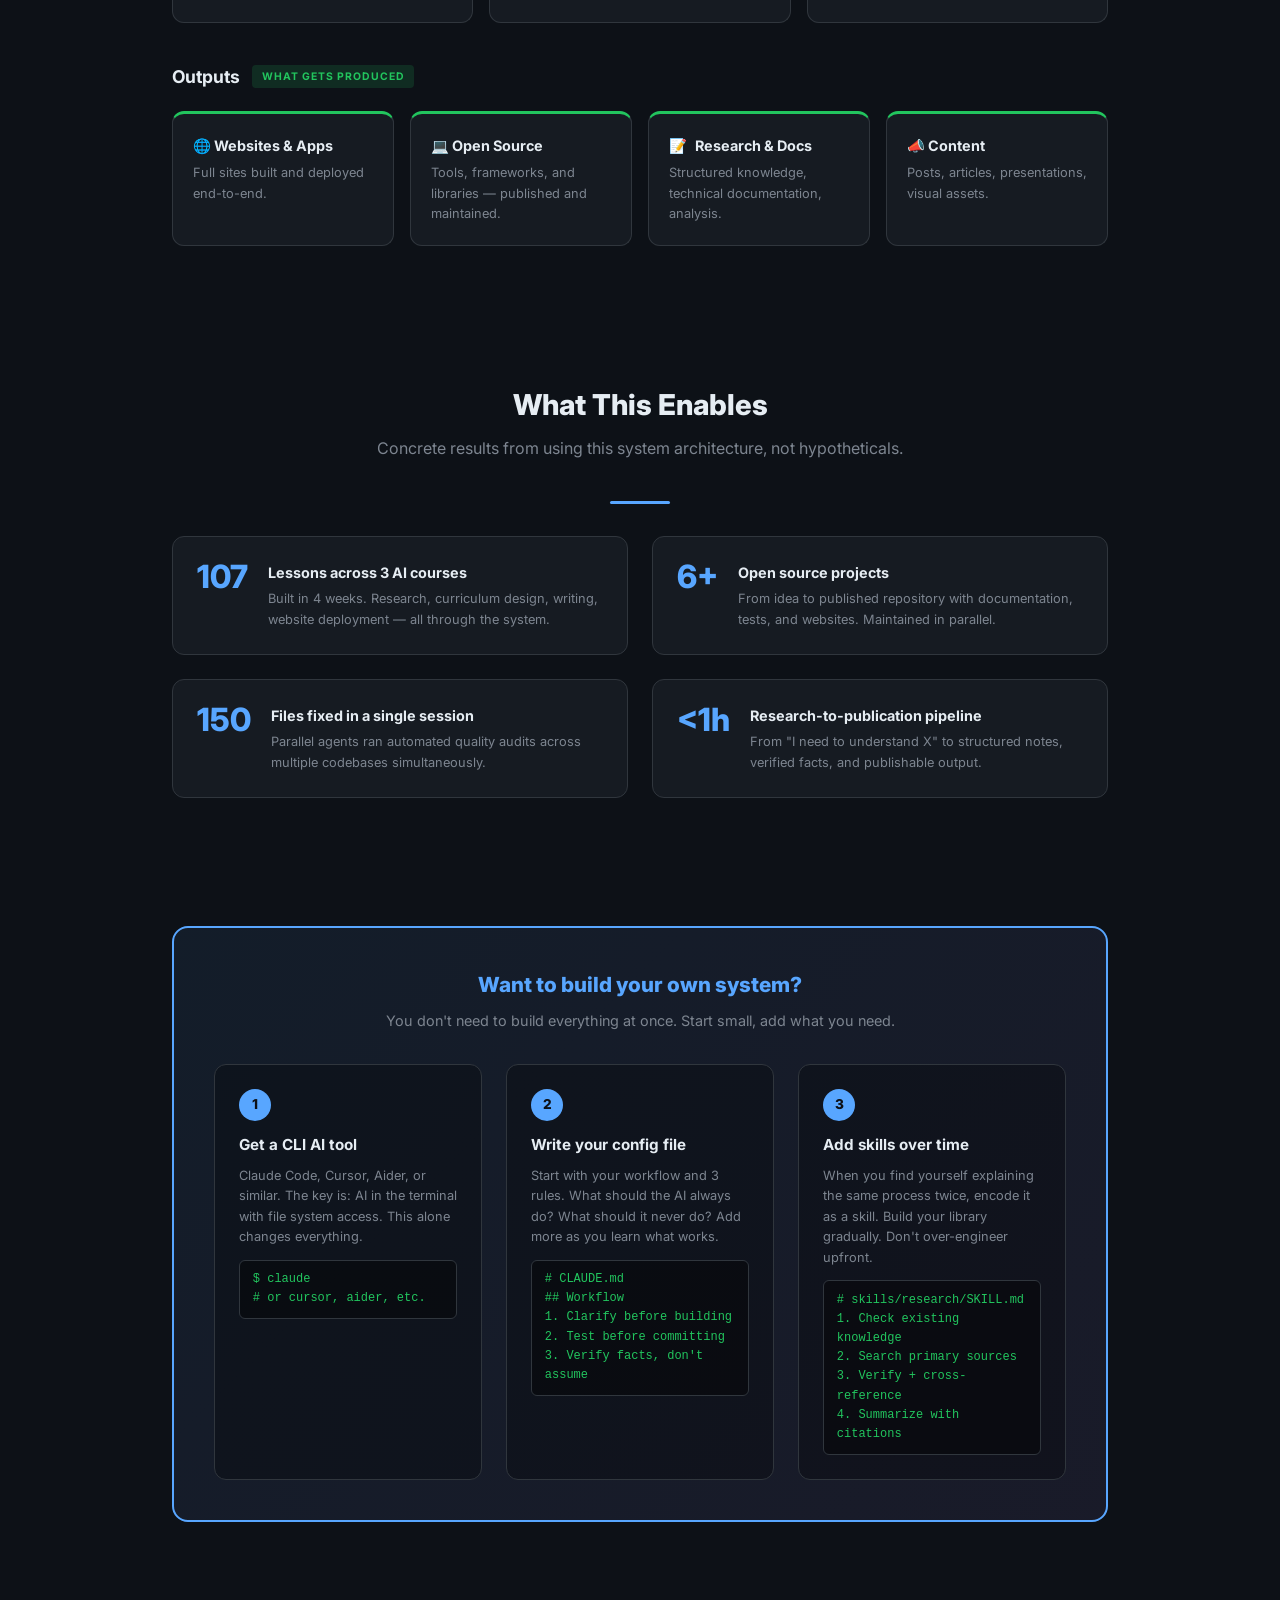
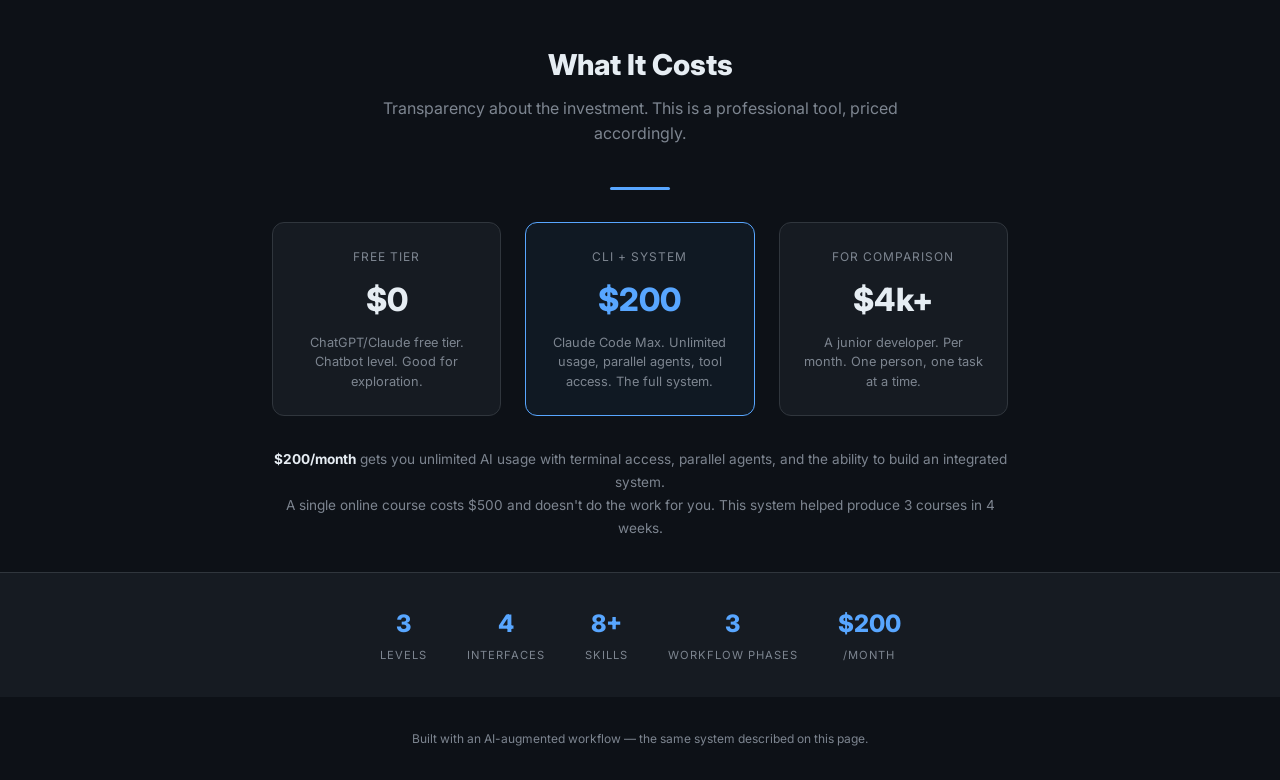
==== commit 370c36ec: "fix: rename "Agent Army" to "AI System" — less aggressive wording Co-Authored-By: Claude Opus 4.6 (1" ====
--- a/system/index.html
+++ b/system/index.html
@@ -3,7 +3,7 @@
 <head>
 <meta charset="UTF-8">
 <meta name="viewport" content="width=device-width, initial-scale=1.0">
-<title>From Chatbot to Agent Army</title>
+<title>From Chatbot to AI System</title>
 <meta name="description" content="What an AI-augmented engineering workflow actually looks like — from chatbot to integrated agent system.">
 <style>
   @import url('https://fonts.googleapis.com/css2?family=Inter:wght@400;500;600;700;800&display=swap');
@@ -530,7 +530,7 @@
 
 <!-- ==================== HERO ==================== -->
 <div class="hero">
-  <h1><span class="en">From Chatbot to Agent Army</span><span class="de">Vom Chatbot zur Agent-Armee</span></h1>
+  <h1><span class="en">From Chatbot to AI System</span><span class="de">Vom Chatbot zum AI-System</span></h1>
   <p class="subtitle"><span class="en">What an AI-augmented engineering workflow actually looks like</span><span class="de">Wie ein AI-gest&uuml;tzter Engineering-Workflow wirklich aussieht</span></p>
 
   <div class="journey-bar">
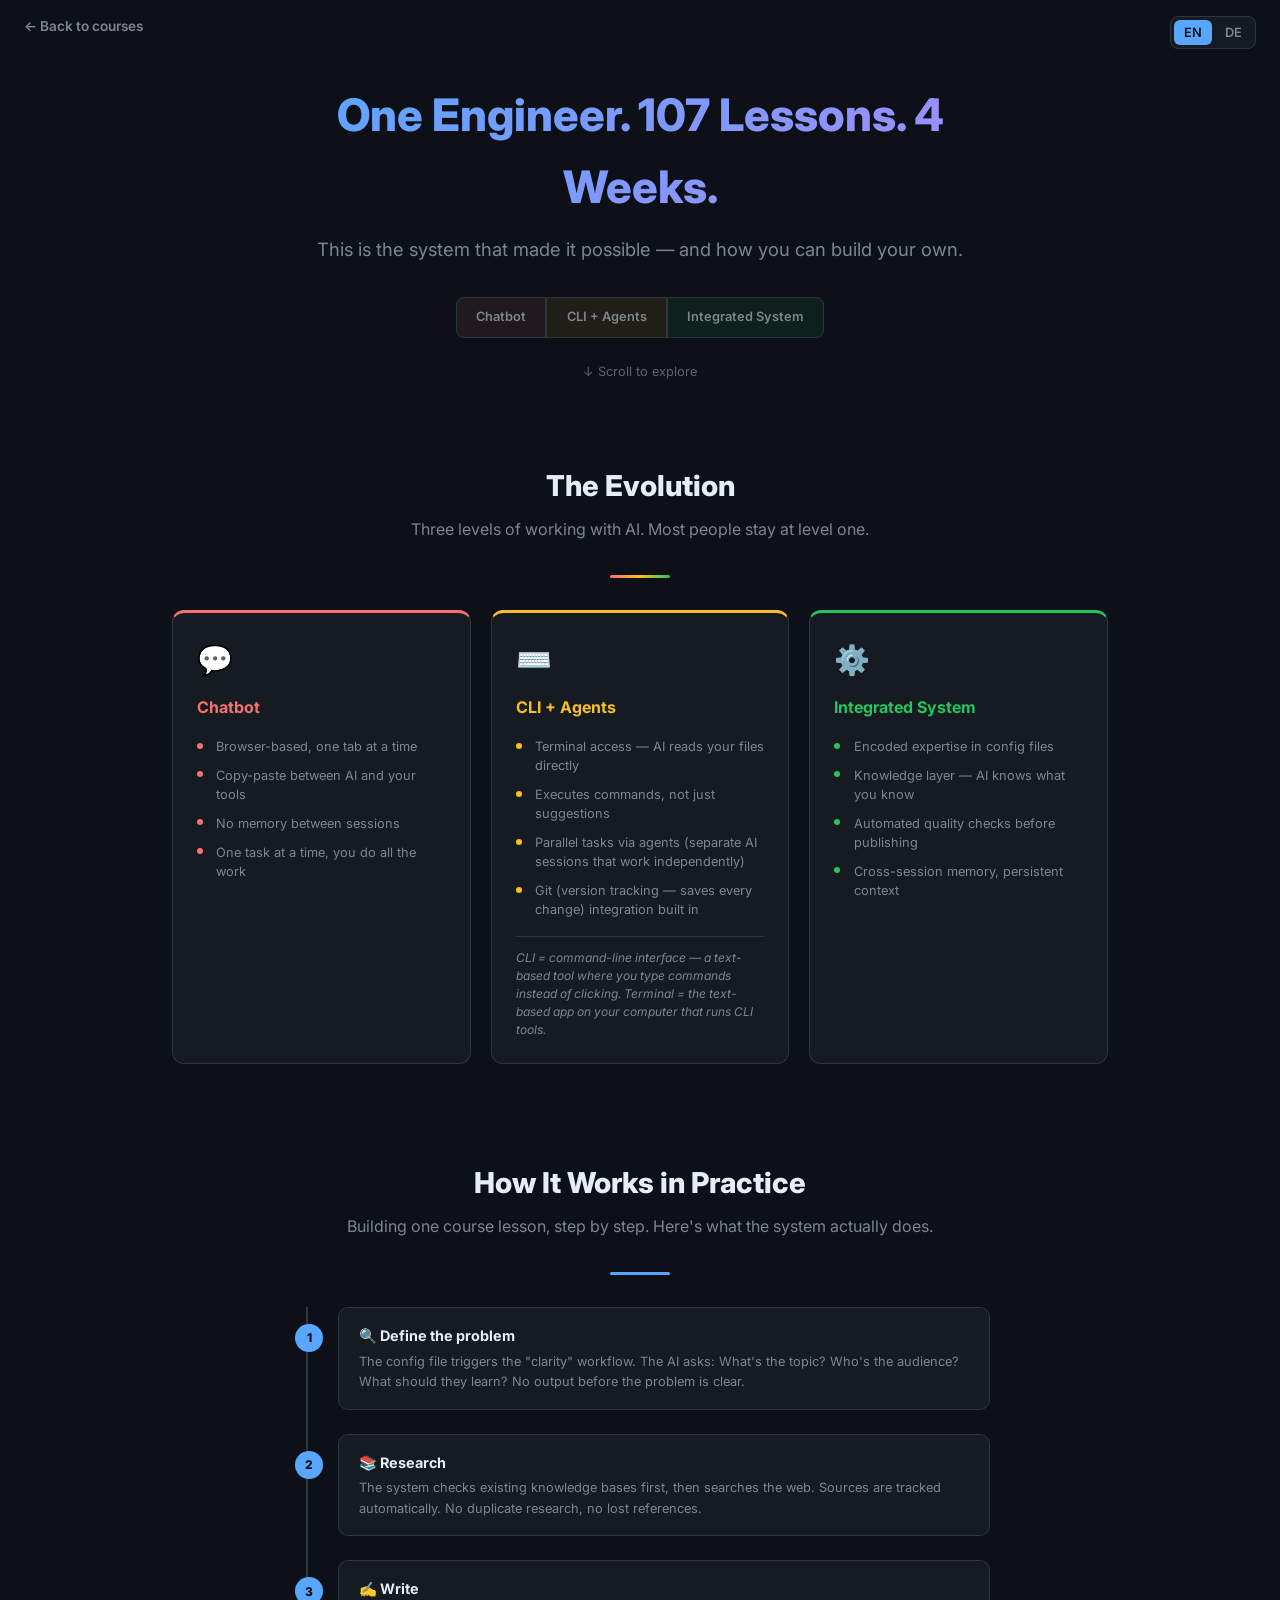
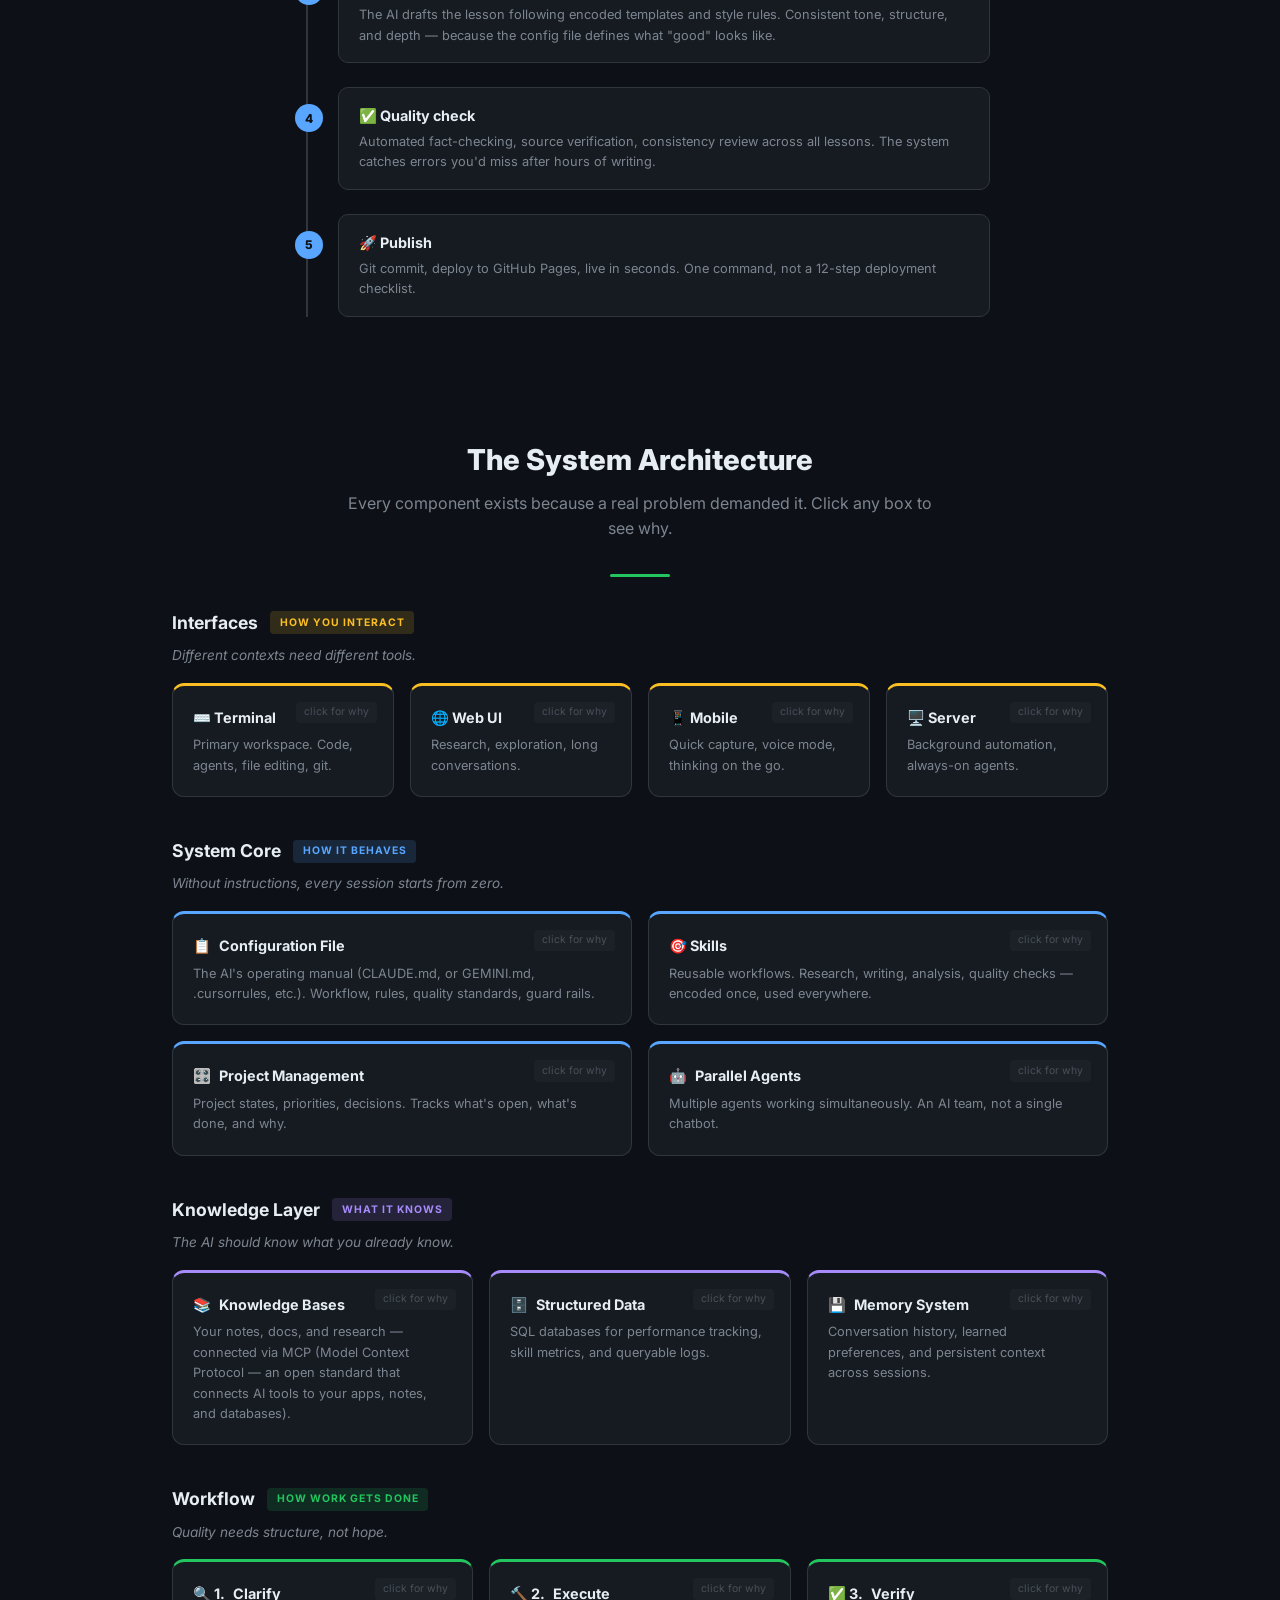
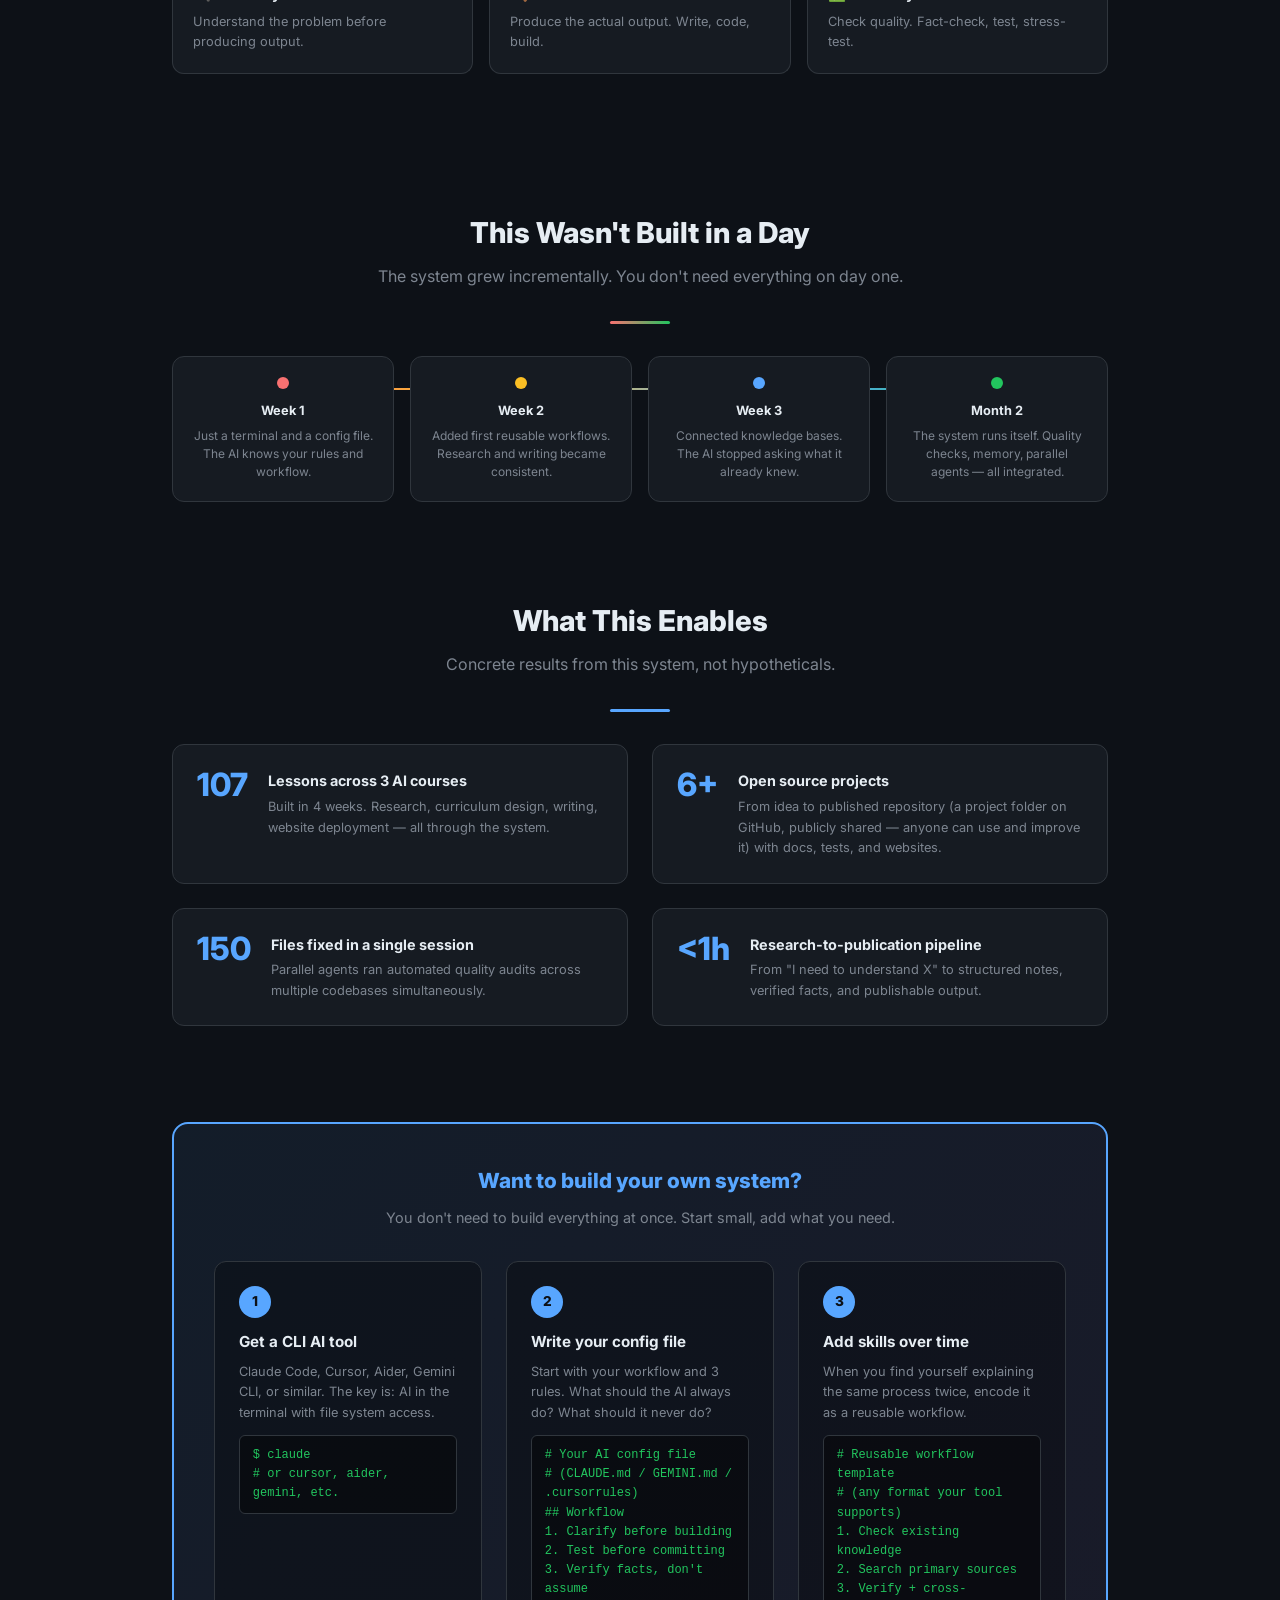
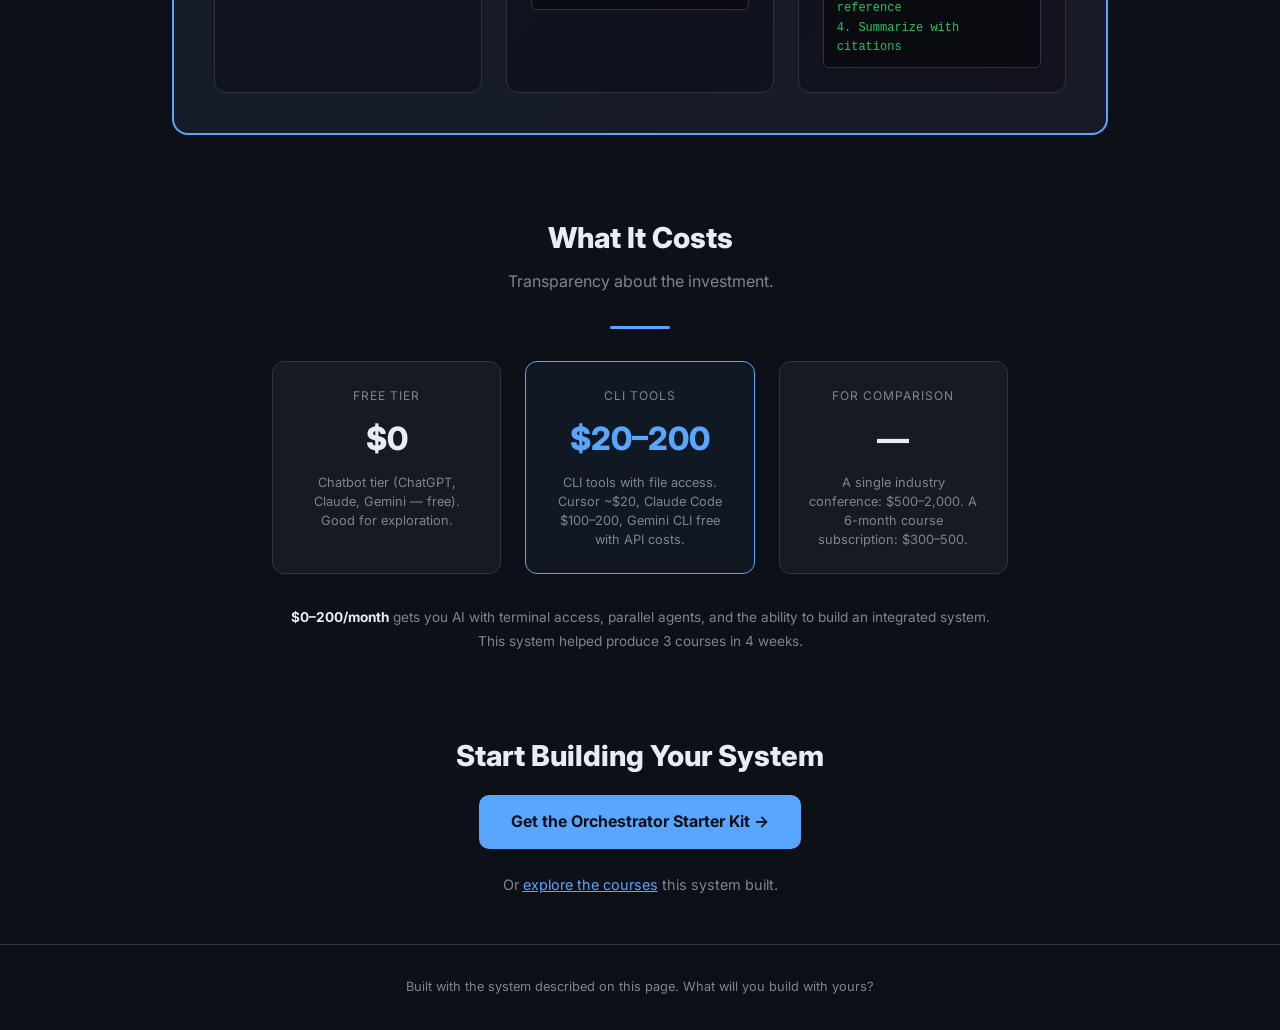
==== commit 030d97a7: "feat: add Orchestrator Starter Kit interactive guide + link from system page New /system/starter/ su" ====
--- a/system/index.html
+++ b/system/index.html
@@ -4,7 +4,7 @@
 <meta charset="UTF-8">
 <meta name="viewport" content="width=device-width, initial-scale=1.0">
 <title>From Chatbot to AI System</title>
-<meta name="description" content="What an AI-augmented engineering workflow actually looks like — from chatbot to integrated agent system.">
+<meta name="description" content="One engineer built 107 lessons in 4 weeks. This is the system behind it — and how you can build your own.">
 <style>
   @import url('https://fonts.googleapis.com/css2?family=Inter:wght@400;500;600;700;800&display=swap');
 
@@ -34,7 +34,6 @@
   }
 
   * { margin: 0; padding: 0; box-sizing: border-box; }
-
   html { scroll-behavior: smooth; }
 
   body {
@@ -47,7 +46,7 @@
   /* =========== HERO =========== */
   .hero {
     text-align: center;
-    padding: 4rem 2rem 3rem;
+    padding: 5rem 2rem 2rem;
     max-width: 800px;
     margin: 0 auto;
   }
@@ -60,41 +59,35 @@
   }
   .hero .subtitle {
     color: var(--muted); font-size: 1.15rem;
-    margin-bottom: 2.5rem;
-  }
-
-  /* Journey bar */
+    margin-bottom: 2rem;
+  }
+
+  /* Journey bar (secondary) */
   .journey-bar {
     display: flex; align-items: center; justify-content: center;
-    gap: 0; margin-bottom: 1rem; flex-wrap: wrap;
+    gap: 0; margin-bottom: 0.75rem; flex-wrap: wrap;
   }
   .journey-step {
-    padding: 0.75rem 1.5rem; border-radius: 0;
-    font-size: 0.9rem; font-weight: 700; cursor: pointer;
+    padding: 0.6rem 1.2rem; border-radius: 0;
+    font-size: 0.8rem; font-weight: 600;
     transition: all 0.3s; border: 1px solid var(--border);
-    position: relative;
+    color: var(--muted);
   }
   .journey-step:first-child { border-radius: 8px 0 0 8px; }
   .journey-step:last-child { border-radius: 0 8px 8px 0; }
-  .journey-step:hover { transform: translateY(-2px); }
-  .journey-step.active { border-color: var(--accent); z-index: 1; }
-
-  .j-chatbot { background: rgba(248,113,113,0.1); color: var(--red); }
-  .j-chatbot.active { background: rgba(248,113,113,0.25); }
-  .j-cli { background: rgba(251,191,36,0.1); color: var(--amber); }
-  .j-cli.active { background: rgba(251,191,36,0.25); }
-  .j-system { background: rgba(34,197,94,0.1); color: var(--green); }
-  .j-system.active { background: rgba(34,197,94,0.25); }
-
-  .journey-explain {
-    max-width: 600px; margin: 0 auto;
-    padding: 1rem 1.5rem;
-    background: var(--surface); border: 1px solid var(--border);
-    border-radius: 10px; font-size: 0.9rem; color: var(--muted);
-    line-height: 1.7; min-height: 80px;
-    transition: opacity 0.3s;
-  }
-  .journey-explain strong { color: var(--text); }
+  .j-chatbot { background: rgba(248,113,113,0.08); }
+  .j-cli { background: rgba(251,191,36,0.08); }
+  .j-system { background: rgba(34,197,94,0.08); }
+
+  .scroll-hint {
+    color: var(--muted); font-size: 0.8rem;
+    margin-top: 1.5rem; opacity: 0.7;
+    animation: pulse 2s ease-in-out infinite;
+  }
+  @keyframes pulse {
+    0%, 100% { opacity: 0.5; }
+    50% { opacity: 1; }
+  }
 
   /* =========== SECTIONS =========== */
   section {
@@ -102,10 +95,9 @@
     margin: 0 auto;
     padding: 3rem 2rem;
   }
-
   .section-header {
     text-align: center;
-    margin-bottom: 2.5rem;
+    margin-bottom: 2rem;
   }
   .section-header h2 {
     font-size: 1.8rem; font-weight: 800;
@@ -115,117 +107,110 @@
     color: var(--muted); font-size: 1rem;
     max-width: 600px; margin: 0 auto;
   }
-
   .section-divider {
     width: 60px; height: 3px;
     margin: 0 auto 2rem;
     border-radius: 2px;
   }
 
-  /* Level badge */
-  .level-badge {
-    display: inline-flex; align-items: center; gap: 0.5rem;
-    padding: 0.4rem 1rem; border-radius: 20px;
-    font-size: 0.75rem; font-weight: 700;
-    text-transform: uppercase; letter-spacing: 1px;
-    margin-bottom: 1rem;
-  }
-  .level-badge.l1 { background: rgba(248,113,113,0.15); color: var(--red); }
-  .level-badge.l2 { background: rgba(251,191,36,0.15); color: var(--amber); }
-  .level-badge.l3 { background: rgba(34,197,94,0.15); color: var(--green); }
-
-  /* =========== LEVEL 1: CHATBOT =========== */
-  .chatbot-grid {
+  /* =========== EVOLUTION GRID =========== */
+  .evolution-grid {
     display: grid;
-    grid-template-columns: 1fr 1fr;
-    gap: 1.5rem;
-    margin-bottom: 2rem;
-  }
-
-  .limitation-card {
+    grid-template-columns: repeat(3, 1fr);
+    gap: 1.25rem;
+  }
+  .evo-col {
     background: var(--surface);
     border: 1px solid var(--border);
     border-radius: 12px;
-    padding: 1.25rem;
-    display: flex; gap: 1rem; align-items: flex-start;
-  }
-  .limitation-card .icon {
-    font-size: 1.5rem; flex-shrink: 0; margin-top: 0.1rem;
-  }
-  .limitation-card h4 {
+    padding: 1.5rem;
+    position: relative;
+  }
+  .evo-col .evo-icon {
+    font-size: 1.8rem; margin-bottom: 0.75rem;
+  }
+  .evo-col h3 {
+    font-size: 1rem; font-weight: 700;
+    margin-bottom: 0.75rem;
+  }
+  .evo-col.col-chatbot { border-top: 3px solid var(--red); }
+  .evo-col.col-chatbot h3 { color: var(--red); }
+  .evo-col.col-cli { border-top: 3px solid var(--amber); }
+  .evo-col.col-cli h3 { color: var(--amber); }
+  .evo-col.col-system { border-top: 3px solid var(--green); }
+  .evo-col.col-system h3 { color: var(--green); }
+  .evo-col ul {
+    list-style: none; padding: 0;
+  }
+  .evo-col ul li {
+    font-size: 0.8rem; color: var(--muted);
+    padding: 0.3rem 0;
+    padding-left: 1.2rem;
+    position: relative;
+    line-height: 1.5;
+  }
+  .evo-col ul li::before {
+    content: '';
+    position: absolute; left: 0; top: 0.65rem;
+    width: 6px; height: 6px; border-radius: 50%;
+  }
+  .col-chatbot ul li::before { background: var(--red); }
+  .col-cli ul li::before { background: var(--amber); }
+  .col-system ul li::before { background: var(--green); }
+
+  .jargon {
+    color: var(--muted); font-size: 0.75rem; font-style: italic;
+    display: block; margin-top: 0.75rem; padding-top: 0.75rem;
+    border-top: 1px solid var(--border);
+    line-height: 1.5;
+  }
+
+  /* =========== DEMO / PRACTICE =========== */
+  .demo-timeline {
+    position: relative;
+    padding-left: 3rem;
+    max-width: 700px;
+    margin: 0 auto;
+  }
+  .demo-timeline::before {
+    content: '';
+    position: absolute; left: 1rem; top: 0; bottom: 0;
+    width: 2px; background: var(--border);
+  }
+  .demo-step {
+    position: relative;
+    margin-bottom: 1.5rem;
+    padding: 1rem 1.25rem;
+    background: var(--surface);
+    border: 1px solid var(--border);
+    border-radius: 10px;
+    transition: border-color 0.3s;
+  }
+  .demo-step:hover { border-color: var(--accent); }
+  .demo-step .step-icon {
+    position: absolute;
+    left: -2.75rem; top: 1rem;
+    width: 28px; height: 28px;
+    background: var(--accent); color: var(--bg);
+    border-radius: 50%;
+    display: flex; align-items: center; justify-content: center;
+    font-size: 0.75rem; font-weight: 800;
+  }
+  .demo-step h4 {
     font-size: 0.9rem; font-weight: 700;
     margin-bottom: 0.3rem;
   }
-  .limitation-card p {
+  .demo-step p {
     font-size: 0.8rem; color: var(--muted); line-height: 1.6;
   }
 
-  .bottleneck-callout {
-    background: rgba(248,113,113,0.08);
-    border: 1px solid rgba(248,113,113,0.3);
-    border-radius: 12px;
-    padding: 1.5rem;
-    text-align: center;
-    font-size: 0.95rem;
-  }
-  .bottleneck-callout strong { color: var(--red); }
-  .bottleneck-callout p { color: var(--muted); margin-top: 0.5rem; font-size: 0.85rem; }
-
-  /* =========== LEVEL 2: CLI =========== */
-  .cli-grid {
-    display: grid;
-    grid-template-columns: 1fr 1fr;
-    gap: 1.5rem;
-    margin-bottom: 2rem;
-  }
-  .unlock-card {
-    background: var(--surface);
-    border: 1px solid var(--border);
-    border-left: 3px solid var(--amber);
-    border-radius: 12px;
-    padding: 1.25rem;
-  }
-  .unlock-card h4 {
-    font-size: 0.9rem; font-weight: 700;
-    margin-bottom: 0.5rem;
-    display: flex; align-items: center; gap: 0.5rem;
-  }
-  .unlock-card p {
-    font-size: 0.8rem; color: var(--muted); line-height: 1.6;
-  }
-  .unlock-card .before-after {
-    display: grid; grid-template-columns: 1fr auto 1fr; gap: 0.5rem;
-    margin-top: 0.75rem; font-size: 0.75rem;
-    align-items: center;
-  }
-  .unlock-card .before {
-    color: var(--red); background: rgba(248,113,113,0.08);
-    padding: 0.4rem 0.6rem; border-radius: 6px; text-align: center;
-  }
-  .unlock-card .arrow { color: var(--muted); }
-  .unlock-card .after {
-    color: var(--green); background: rgba(34,197,94,0.08);
-    padding: 0.4rem 0.6rem; border-radius: 6px; text-align: center;
-  }
-
-  .coworker-callout {
-    background: rgba(251,191,36,0.08);
-    border: 1px solid rgba(251,191,36,0.3);
-    border-radius: 12px;
-    padding: 1.5rem;
-    text-align: center;
-    font-size: 0.95rem;
-  }
-  .coworker-callout strong { color: var(--amber); }
-  .coworker-callout p { color: var(--muted); margin-top: 0.5rem; font-size: 0.85rem; }
-
-  /* =========== LEVEL 3: SYSTEM =========== */
+  /* =========== SYSTEM ARCHITECTURE =========== */
   .system-section {
     margin-bottom: 2.5rem;
   }
   .system-section-header {
     display: flex; align-items: center; gap: 0.75rem;
-    margin-bottom: 1.25rem;
+    margin-bottom: 0.5rem;
   }
   .system-section-header h3 {
     font-size: 1.1rem; font-weight: 700;
@@ -239,6 +224,11 @@
   .tag-blue { background: rgba(88,166,255,0.15); color: var(--accent); }
   .tag-purple { background: rgba(167,139,250,0.15); color: var(--purple); }
   .tag-green { background: rgba(34,197,94,0.15); color: var(--green); }
+
+  .problem-stmt {
+    font-size: 0.85rem; color: var(--muted); font-style: italic;
+    margin-bottom: 1rem;
+  }
 
   /* Clickable box */
   .box {
@@ -268,7 +258,7 @@
     font-size: 0.65rem; color: var(--muted);
     background: rgba(255,255,255,0.05);
     padding: 0.15rem 0.5rem; border-radius: 4px;
-    opacity: 0; transition: opacity 0.3s;
+    opacity: 0.5; transition: opacity 0.3s;
   }
   .box:hover .click-hint { opacity: 1; }
 
@@ -314,38 +304,53 @@
     display: grid;
     grid-template-columns: repeat(3, 1fr);
     gap: 1rem;
-    position: relative;
   }
   .workflow-grid .box { border-top: 3px solid var(--green); }
 
-  .workflow-arrow {
-    position: absolute;
-    top: 50%;
-    color: var(--muted);
-    font-size: 1.5rem;
-    transform: translateY(-50%);
-    pointer-events: none;
-  }
-  .workflow-arrow.a1 { left: calc(33.33% - 0.5rem); }
-  .workflow-arrow.a2 { left: calc(66.66% - 0.5rem); }
-
-  .outputs-grid {
+  /* =========== PROGRESSION TIMELINE =========== */
+  .progression-row {
     display: grid;
     grid-template-columns: repeat(4, 1fr);
     gap: 1rem;
-  }
-  .outputs-grid .box {
-    border-top: 3px solid var(--green);
-    cursor: default;
-  }
-  .outputs-grid .box:hover { transform: none; border-color: var(--green); }
+    position: relative;
+  }
+  .progression-row::before {
+    content: '';
+    position: absolute;
+    top: 2rem; left: 5%; right: 5%;
+    height: 2px;
+    background: linear-gradient(90deg, var(--red), var(--amber), var(--accent), var(--green));
+    z-index: 0;
+  }
+  .prog-card {
+    background: var(--surface);
+    border: 1px solid var(--border);
+    border-radius: 12px;
+    padding: 1.25rem;
+    text-align: center;
+    position: relative;
+    z-index: 1;
+  }
+  .prog-card .prog-dot {
+    width: 12px; height: 12px;
+    border-radius: 50%;
+    margin: 0 auto 0.75rem;
+  }
+  .prog-card h4 {
+    font-size: 0.8rem; font-weight: 700;
+    margin-bottom: 0.3rem;
+    color: var(--text);
+  }
+  .prog-card p {
+    font-size: 0.75rem; color: var(--muted);
+    line-height: 1.5;
+  }
 
   /* =========== RESULTS =========== */
   .results-grid {
     display: grid;
     grid-template-columns: repeat(2, 1fr);
     gap: 1.5rem;
-    margin-bottom: 2rem;
   }
   .result-card {
     background: var(--surface);
@@ -373,7 +378,6 @@
     border: 2px solid var(--accent);
     border-radius: 16px;
     padding: 2.5rem;
-    margin-bottom: 2.5rem;
     text-align: center;
   }
   .start-callout h3 {
@@ -466,26 +470,40 @@
   }
   .cost-compare strong { color: var(--text); }
 
-  /* =========== STATS BAR =========== */
-  .stats-bar {
-    display: flex; justify-content: center; gap: 2.5rem;
-    padding: 2rem;
-    background: var(--surface);
-    border-top: 1px solid var(--border);
-    flex-wrap: wrap;
-  }
-  .stat { text-align: center; }
-  .stat-val { font-size: 1.5rem; font-weight: 800; color: var(--accent); }
-  .stat-lbl {
-    font-size: 0.7rem; color: var(--muted);
-    text-transform: uppercase; letter-spacing: 1px;
-    margin-top: 0.2rem;
+  /* =========== CTA =========== */
+  .cta-section {
+    max-width: 700px;
+    margin: 0 auto;
+    padding: 3rem 2rem;
+    text-align: center;
+  }
+  .cta-section h2 {
+    font-size: 1.8rem; font-weight: 800;
+    margin-bottom: 1rem;
+  }
+  .cta-btn {
+    display: inline-block;
+    padding: 0.9rem 2rem;
+    background: var(--accent);
+    color: var(--bg);
+    font-size: 1rem; font-weight: 700;
+    border-radius: 10px;
+    text-decoration: none;
+    transition: all 0.3s;
+    margin-bottom: 1rem;
+    font-family: 'Inter', -apple-system, sans-serif;
+  }
+  .cta-btn:hover { opacity: 0.9; transform: translateY(-2px); }
+  .cta-secondary {
+    font-size: 0.9rem; color: var(--muted);
+    margin-top: 0.5rem;
   }
 
   /* =========== FOOTER =========== */
   .footer {
     text-align: center; padding: 2rem;
-    font-size: 0.75rem; color: var(--muted);
+    font-size: 0.8rem; color: var(--muted);
+    border-top: 1px solid var(--border);
   }
   .footer a { color: var(--accent); text-decoration: none; }
   .footer a:hover { text-decoration: underline; }
@@ -493,24 +511,26 @@
   /* =========== RESPONSIVE =========== */
   @media (max-width: 900px) {
     .hero h1 { font-size: 2rem; }
-    .chatbot-grid, .cli-grid, .results-grid { grid-template-columns: 1fr; }
+    .evolution-grid { grid-template-columns: 1fr; }
     .interfaces-grid { grid-template-columns: 1fr 1fr; }
     .core-grid { grid-template-columns: 1fr; }
     .knowledge-grid { grid-template-columns: 1fr; }
     .workflow-grid { grid-template-columns: 1fr; }
-    .workflow-arrow { display: none; }
-    .outputs-grid { grid-template-columns: 1fr 1fr; }
+    .results-grid { grid-template-columns: 1fr; }
     .steps-row { grid-template-columns: 1fr; }
     .cost-grid { grid-template-columns: 1fr; }
+    .progression-row { grid-template-columns: 1fr 1fr; }
+    .progression-row::before { display: none; }
     .lang-switch { top: 0.75rem; right: 1rem; }
     .lang-btn { padding: 0.4rem 0.7rem; font-size: 0.85rem; }
   }
   @media (max-width: 600px) {
-    .hero { padding: 2rem 1rem; }
+    .hero { padding: 3rem 1rem 1.5rem; }
     section { padding: 2rem 1rem; }
     .hero h1 { font-size: 1.6rem; }
-    .interfaces-grid, .outputs-grid { grid-template-columns: 1fr; }
-    .journey-step { font-size: 0.75rem; padding: 0.5rem 0.8rem; }
+    .interfaces-grid { grid-template-columns: 1fr; }
+    .journey-step { font-size: 0.7rem; padding: 0.4rem 0.6rem; }
+    .progression-row { grid-template-columns: 1fr; }
   }
 </style>
 </head>
@@ -518,8 +538,8 @@
 
 <!-- Back link -->
 <a href="../" style="position:fixed;top:1rem;left:1.5rem;z-index:100;color:var(--muted);text-decoration:none;font-size:0.85rem;font-weight:600;font-family:'Inter',-apple-system,sans-serif;">
-  <span class="en">← Back to courses</span>
-  <span class="de">← Zurück zu den Kursen</span>
+  <span class="en">&larr; Back to courses</span>
+  <span class="de">&larr; Zur&uuml;ck zu den Kursen</span>
 </a>
 
 <!-- Language Switcher -->
@@ -530,125 +550,160 @@
 
 <!-- ==================== HERO ==================== -->
 <div class="hero">
-  <h1><span class="en">From Chatbot to AI System</span><span class="de">Vom Chatbot zum AI-System</span></h1>
-  <p class="subtitle"><span class="en">What an AI-augmented engineering workflow actually looks like</span><span class="de">Wie ein AI-gest&uuml;tzter Engineering-Workflow wirklich aussieht</span></p>
+  <h1>
+    <span class="en">One Engineer. 107 Lessons. 4 Weeks.</span>
+    <span class="de">Ein Ingenieur. 107 Lektionen. 4 Wochen.</span>
+  </h1>
+  <p class="subtitle">
+    <span class="en">This is the system that made it possible &mdash; and how you can build your own.</span>
+    <span class="de">Das ist das System dahinter &mdash; und wie du dein eigenes bauen kannst.</span>
+  </p>
 
   <div class="journey-bar">
-    <span class="journey-step j-chatbot active" onclick="showJourney('chatbot')"><span class="en">Level 1: The Chatbot</span><span class="de">Level 1: Der Chatbot</span></span>
-    <span class="journey-step j-cli" onclick="showJourney('cli')"><span class="en">Level 2: CLI + Agents</span><span class="de">Level 2: CLI + Agents</span></span>
-    <span class="journey-step j-system" onclick="showJourney('system')"><span class="en">Level 3: The Integrated System</span><span class="de">Level 3: Das integrierte System</span></span>
-  </div>
-
-  <div class="journey-explain" id="journey-explain">
-  </div>
+    <span class="journey-step j-chatbot">Chatbot</span>
+    <span class="journey-step j-cli">
+      <span class="en">CLI + Agents</span>
+      <span class="de">CLI + Agents</span>
+    </span>
+    <span class="journey-step j-system">
+      <span class="en">Integrated System</span>
+      <span class="de">Integriertes System</span>
+    </span>
+  </div>
+
+  <p class="scroll-hint">
+    <span class="en">&darr; Scroll to explore</span>
+    <span class="de">&darr; Scrollen um mehr zu erfahren</span>
+  </p>
 </div>
 
-<!-- ==================== LEVEL 1: CHATBOT ==================== -->
-<section id="level-chatbot">
+<!-- ==================== THE EVOLUTION ==================== -->
+<section>
   <div class="section-header">
-    <span class="level-badge l1">Level 1</span>
-    <h2><span class="en">The Chatbot Stage</span><span class="de">Die Chatbot-Phase</span></h2>
-    <p class="section-sub"><span class="en">This is where 95% of AI users are. It works, but you hit the ceiling fast.</span><span class="de">Hier stehen 95% der AI-Nutzer. Es funktioniert, aber man st&ouml;&szlig;t schnell an die Grenze.</span></p>
-  </div>
-  <div class="section-divider" style="background: var(--red);"></div>
-
-  <div class="chatbot-grid">
-    <div class="limitation-card">
-      <div class="icon">💬</div>
-      <div>
-        <h4><span class="en">One conversation at a time</span><span class="de">Eine Konversation gleichzeitig</span></h4>
-        <p><span class="en">You can only talk to one AI in one window. Switching tasks means losing context. You can't run two things in parallel.</span><span class="de">Du kannst nur mit einer AI in einem Fenster reden. Aufgaben wechseln hei&szlig;t Kontext verlieren. Zwei Dinge parallel laufen lassen? Geht nicht.</span></p>
-      </div>
-    </div>
-    <div class="limitation-card">
-      <div class="icon">📋</div>
-      <div>
-        <h4><span class="en">Copy-paste workflow</span><span class="de">Copy-Paste-Workflow</span></h4>
-        <p><span class="en">Chat says "here's the code." You copy it. Paste into your editor. Find it doesn't work. Go back to chat. Repeat. You are the integration layer.</span><span class="de">Chat sagt &bdquo;hier ist der Code.&ldquo; Du kopierst ihn. F&uuml;gst ihn in deinen Editor ein. Stellst fest, dass er nicht funktioniert. Zur&uuml;ck zum Chat. Repeat. Du bist die Integrationsschicht.</span></p>
-      </div>
-    </div>
-    <div class="limitation-card">
-      <div class="icon">🧠</div>
-      <div>
-        <h4><span class="en">No memory between sessions</span><span class="de">Kein Ged&auml;chtnis zwischen Sessions</span></h4>
-        <p><span class="en">Every conversation starts from scratch. You re-explain your project, your preferences, your constraints. The AI is a stranger every time.</span><span class="de">Jede Konversation startet bei null. Du erkl&auml;rst dein Projekt, deine Pr&auml;ferenzen, deine Constraints neu. Die AI ist jedes Mal ein Fremder.</span></p>
-      </div>
-    </div>
-    <div class="limitation-card">
-      <div class="icon">🔒</div>
-      <div>
-        <h4><span class="en">No access to your work</span><span class="de">Kein Zugriff auf deine Arbeit</span></h4>
-        <p><span class="en">The AI can't see your code, can't read your files, can't run your tests. It gives generic answers because it lacks specific context.</span><span class="de">Die AI kann deinen Code nicht sehen, deine Dateien nicht lesen, deine Tests nicht ausf&uuml;hren. Sie gibt generische Antworten, weil ihr der spezifische Kontext fehlt.</span></p>
-      </div>
-    </div>
-  </div>
-
-  <div class="bottleneck-callout">
-    <strong><span class="en">The core problem: You are the bottleneck.</span><span class="de">Das Kernproblem: Du bist der Flaschenhals.</span></strong>
-    <p><span class="en">Every task needs you in the loop. You translate between the AI and your tools. You are the memory, the file system, and the quality checker &mdash; all at once.</span><span class="de">Jede Aufgabe braucht dich in der Schleife. Du &uuml;bersetzt zwischen AI und deinen Tools. Du bist das Ged&auml;chtnis, das Dateisystem und der Qualit&auml;tspr&uuml;fer &mdash; alles gleichzeitig.</span></p>
+    <h2>
+      <span class="en">The Evolution</span>
+      <span class="de">Die Entwicklung</span>
+    </h2>
+    <p class="section-sub">
+      <span class="en">Three levels of working with AI. Most people stay at level one.</span>
+      <span class="de">Drei Stufen der Arbeit mit AI. Die meisten bleiben bei Stufe eins.</span>
+    </p>
+  </div>
+  <div class="section-divider" style="background: linear-gradient(90deg, var(--red), var(--amber), var(--green));"></div>
+
+  <div class="evolution-grid">
+    <div class="evo-col col-chatbot">
+      <div class="evo-icon">&#x1F4AC;</div>
+      <h3>Chatbot</h3>
+      <ul>
+        <li><span class="en">Browser-based, one tab at a time</span><span class="de">Browser-basiert, ein Tab gleichzeitig</span></li>
+        <li><span class="en">Copy-paste between AI and your tools</span><span class="de">Copy-Paste zwischen AI und deinen Tools</span></li>
+        <li><span class="en">No memory between sessions</span><span class="de">Kein Ged&auml;chtnis zwischen Sessions</span></li>
+        <li><span class="en">One task at a time, you do all the work</span><span class="de">Eine Aufgabe gleichzeitig, du machst die ganze Arbeit</span></li>
+      </ul>
+    </div>
+    <div class="evo-col col-cli">
+      <div class="evo-icon">&#x2328;&#xFE0F;</div>
+      <h3>
+        <span class="en">CLI + Agents</span>
+        <span class="de">CLI + Agents</span>
+      </h3>
+      <ul>
+        <li><span class="en">Terminal access &mdash; AI reads your files directly</span><span class="de">Terminal-Zugriff &mdash; AI liest deine Dateien direkt</span></li>
+        <li><span class="en">Executes commands, not just suggestions</span><span class="de">F&uuml;hrt Befehle aus, nicht nur Vorschl&auml;ge</span></li>
+        <li><span class="en">Parallel tasks via agents (separate AI sessions that work independently)</span><span class="de">Parallele Aufgaben via Agents (separate AI-Sessions die unabh&auml;ngig arbeiten)</span></li>
+        <li><span class="en">Git (version tracking &mdash; saves every change) integration built in</span><span class="de">Git (Versionskontrolle &mdash; speichert jede &Auml;nderung) direkt integriert</span></li>
+      </ul>
+      <span class="jargon">
+        <span class="en">CLI = command-line interface &mdash; a text-based tool where you type commands instead of clicking. Terminal = the text-based app on your computer that runs CLI tools.</span>
+        <span class="de">CLI = Command-Line Interface &mdash; ein textbasiertes Tool in dem du Befehle tippst statt zu klicken. Terminal = die textbasierte App auf deinem Computer die CLI-Tools ausf&uuml;hrt.</span>
+      </span>
+    </div>
+    <div class="evo-col col-system">
+      <div class="evo-icon">&#x2699;&#xFE0F;</div>
+      <h3>
+        <span class="en">Integrated System</span>
+        <span class="de">Integriertes System</span>
+      </h3>
+      <ul>
+        <li><span class="en">Encoded expertise in config files</span><span class="de">Kodierte Expertise in Config-Dateien</span></li>
+        <li><span class="en">Knowledge layer &mdash; AI knows what you know</span><span class="de">Wissensschicht &mdash; AI wei&szlig; was du wei&szlig;t</span></li>
+        <li><span class="en">Automated quality checks before publishing</span><span class="de">Automatische Qualit&auml;tspr&uuml;fungen vor Ver&ouml;ffentlichung</span></li>
+        <li><span class="en">Cross-session memory, persistent context</span><span class="de">Session-&uuml;bergreifendes Ged&auml;chtnis, persistenter Kontext</span></li>
+      </ul>
+    </div>
   </div>
 </section>
 
-<!-- ==================== LEVEL 2: CLI + AGENTS ==================== -->
-<section id="level-cli">
+<!-- ==================== HOW IT WORKS IN PRACTICE ==================== -->
+<section>
   <div class="section-header">
-    <span class="level-badge l2">Level 2</span>
-    <h2>CLI + Agents</h2>
-    <p class="section-sub"><span class="en">The step most people skip. The AI moves from a browser tab into your terminal &mdash; and everything changes.</span><span class="de">Der Schritt den die meisten &uuml;berspringen. Die AI wandert vom Browser in dein Terminal &mdash; und alles &auml;ndert sich.</span></p>
-  </div>
-  <div class="section-divider" style="background: var(--amber);"></div>
-
-  <div class="cli-grid">
-    <div class="unlock-card">
-      <h4>📂 <span class="en">File system access</span><span class="de">Dateisystem-Zugriff</span></h4>
-      <p><span class="en">The AI can read your project files, understand your codebase, and make changes directly. No more copy-paste.</span><span class="de">Die AI kann deine Projektdateien lesen, deine Codebase verstehen und direkt &Auml;nderungen vornehmen. Kein Copy-Paste mehr.</span></p>
-      <div class="before-after">
-        <span class="before"><span class="en">"Here's my code..."</span><span class="de">&bdquo;Hier ist mein Code...&ldquo;</span></span>
-        <span class="arrow">&rarr;</span>
-        <span class="after"><span class="en">AI reads it directly</span><span class="de">AI liest direkt</span></span>
-      </div>
-    </div>
-    <div class="unlock-card">
-      <h4>⚡ <span class="en">Execute, don't suggest</span><span class="de">Ausf&uuml;hren, nicht vorschlagen</span></h4>
-      <p><span class="en">Instead of "try running this command," the AI runs it. It sees the error. It fixes it. You review the result.</span><span class="de">Statt &bdquo;probier mal diesen Befehl&ldquo; f&uuml;hrt die AI ihn aus. Sie sieht den Fehler. Sie fixt ihn. Du reviewst das Ergebnis.</span></p>
-      <div class="before-after">
-        <span class="before"><span class="en">"Try this fix..."</span><span class="de">&bdquo;Probier diesen Fix...&ldquo;</span></span>
-        <span class="arrow">&rarr;</span>
-        <span class="after"><span class="en">AI fixes + tests it</span><span class="de">AI fixt + testet</span></span>
-      </div>
-    </div>
-    <div class="unlock-card">
-      <h4>🔀 Git Integration</h4>
-      <p><span class="en">The AI creates branches, commits code, opens pull requests. Version control becomes part of the conversation.</span><span class="de">Die AI erstellt Branches, committet Code, &ouml;ffnet Pull Requests. Versionskontrolle wird Teil der Konversation.</span></p>
-      <div class="before-after">
-        <span class="before"><span class="en">Manual git workflow</span><span class="de">Manueller Git-Workflow</span></span>
-        <span class="arrow">&rarr;</span>
-        <span class="after">"Commit this fix"</span>
-      </div>
-    </div>
-    <div class="unlock-card">
-      <h4>🤖 <span class="en">Parallel agents</span><span class="de">Parallele Agents</span></h4>
-      <p><span class="en">Run multiple AI agents simultaneously. One writes tests while another refactors code. One researches while another builds.</span><span class="de">Mehrere AI-Agents gleichzeitig laufen lassen. Einer schreibt Tests w&auml;hrend ein anderer Code refactored. Einer recherchiert w&auml;hrend ein anderer baut.</span></p>
-      <div class="before-after">
-        <span class="before">1 Chat = 1 Task</span>
-        <span class="arrow">&rarr;</span>
-        <span class="after">5 Agents, 5 Tasks</span>
-      </div>
-    </div>
-  </div>
-
-  <div class="coworker-callout">
-    <strong><span class="en">The shift: The AI stops being a chatbot and becomes a coworker.</span><span class="de">Der Wendepunkt: Die AI h&ouml;rt auf ein Chatbot zu sein und wird zum Kollegen.</span></strong>
-    <p><span class="en">It can see your code, run your tests, and make changes. You move from "operator" to "reviewer."</span><span class="de">Sie kann deinen Code sehen, deine Tests ausf&uuml;hren und &Auml;nderungen vornehmen. Du wechselst vom &bdquo;Bediener&ldquo; zum &bdquo;Reviewer&ldquo;.</span></p>
+    <h2>
+      <span class="en">How It Works in Practice</span>
+      <span class="de">Wie das in der Praxis aussieht</span>
+    </h2>
+    <p class="section-sub">
+      <span class="en">Building one course lesson, step by step. Here's what the system actually does.</span>
+      <span class="de">Eine Kurslektion bauen, Schritt f&uuml;r Schritt. Das macht das System wirklich.</span>
+    </p>
+  </div>
+  <div class="section-divider" style="background: var(--accent);"></div>
+
+  <div class="demo-timeline">
+    <div class="demo-step">
+      <div class="step-icon">1</div>
+      <h4>&#x1F50D; <span class="en">Define the problem</span><span class="de">Problem definieren</span></h4>
+      <p>
+        <span class="en">The config file triggers the "clarity" workflow. The AI asks: What's the topic? Who's the audience? What should they learn? No output before the problem is clear.</span>
+        <span class="de">Die Config-Datei triggert den "Kl&auml;ren"-Workflow. Die AI fragt: Was ist das Thema? Wer ist die Zielgruppe? Was sollen sie lernen? Kein Output bevor das Problem klar ist.</span>
+      </p>
+    </div>
+    <div class="demo-step">
+      <div class="step-icon">2</div>
+      <h4>&#x1F4DA; <span class="en">Research</span><span class="de">Recherche</span></h4>
+      <p>
+        <span class="en">The system checks existing knowledge bases first, then searches the web. Sources are tracked automatically. No duplicate research, no lost references.</span>
+        <span class="de">Das System pr&uuml;ft erst vorhandene Wissensbasen, dann sucht es im Web. Quellen werden automatisch erfasst. Keine doppelte Recherche, keine verlorenen Referenzen.</span>
+      </p>
+    </div>
+    <div class="demo-step">
+      <div class="step-icon">3</div>
+      <h4>&#x270D;&#xFE0F; <span class="en">Write</span><span class="de">Schreiben</span></h4>
+      <p>
+        <span class="en">The AI drafts the lesson following encoded templates and style rules. Consistent tone, structure, and depth &mdash; because the config file defines what "good" looks like.</span>
+        <span class="de">Die AI entwirft die Lektion nach kodierten Templates und Stil-Regeln. Konsistenter Ton, Struktur und Tiefe &mdash; weil die Config-Datei definiert wie "gut" aussieht.</span>
+      </p>
+    </div>
+    <div class="demo-step">
+      <div class="step-icon">4</div>
+      <h4>&#x2705; <span class="en">Quality check</span><span class="de">Qualit&auml;tspr&uuml;fung</span></h4>
+      <p>
+        <span class="en">Automated fact-checking, source verification, consistency review across all lessons. The system catches errors you'd miss after hours of writing.</span>
+        <span class="de">Automatischer Faktencheck, Quellenverifikation, Konsistenzpr&uuml;fung &uuml;ber alle Lektionen. Das System f&auml;ngt Fehler die dir nach Stunden des Schreibens entgehen.</span>
+      </p>
+    </div>
+    <div class="demo-step">
+      <div class="step-icon">5</div>
+      <h4>&#x1F680; <span class="en">Publish</span><span class="de">Ver&ouml;ffentlichen</span></h4>
+      <p>
+        <span class="en">Git commit, deploy to GitHub Pages, live in seconds. One command, not a 12-step deployment checklist.</span>
+        <span class="de">Git-Commit, Deploy auf GitHub Pages, in Sekunden live. Ein Befehl, keine 12-Schritte-Deployment-Checkliste.</span>
+      </p>
+    </div>
   </div>
 </section>
 
-<!-- ==================== LEVEL 3: INTEGRATED SYSTEM ==================== -->
+<!-- ==================== SYSTEM ARCHITECTURE ==================== -->
 <section id="level-system">
   <div class="section-header">
-    <span class="level-badge l3">Level 3</span>
-    <h2><span class="en">The Integrated System</span><span class="de">Das integrierte System</span></h2>
-    <p class="section-sub"><span class="en">Where it gets interesting. Not just tools, but a system where every piece exists for a reason.</span><span class="de">Wo es spannend wird. Nicht einfach Tools, sondern ein System in dem jedes Teil aus einem Grund existiert.</span></p>
+    <h2>
+      <span class="en">The System Architecture</span>
+      <span class="de">Die System-Architektur</span>
+    </h2>
+    <p class="section-sub">
+      <span class="en">Every component exists because a real problem demanded it. Click any box to see why.</span>
+      <span class="de">Jede Komponente existiert weil ein echtes Problem sie erfordert hat. Klick auf eine Box um zu sehen warum.</span>
+    </p>
   </div>
   <div class="section-divider" style="background: var(--green);"></div>
 
@@ -658,6 +713,10 @@
       <h3><span class="en">Interfaces</span><span class="de">Schnittstellen</span></h3>
       <span class="tag tag-amber"><span class="en">How you interact</span><span class="de">Wie du interagierst</span></span>
     </div>
+    <p class="problem-stmt">
+      <span class="en">Different contexts need different tools.</span>
+      <span class="de">Verschiedene Kontexte brauchen verschiedene Tools.</span>
+    </p>
     <div class="interfaces-grid">
       <div class="box" onclick="toggleWhy(this)">
         <span class="click-hint"><span class="en">click for why</span><span class="de">klick f&uuml;r warum</span></span>
@@ -665,7 +724,7 @@
         <p class="summary"><span class="en">Primary workspace. Code, agents, file editing, git.</span><span class="de">Prim&auml;rer Arbeitsplatz. Code, Agents, Dateibearbeitung, Git.</span></p>
         <div class="why-panel">
           <div class="why-label"><span class="en">Why this exists</span><span class="de">Warum das existiert</span></div>
-          <p class="why-text"><span class="en">The terminal is where code lives. An AI that works in the terminal has direct access to your project, your tools, and your workflow. No translation layer needed.</span><span class="de">Das Terminal ist wo Code lebt. Eine AI die im Terminal arbeitet hat direkten Zugriff auf dein Projekt, deine Tools und deinen Workflow. Keine &Uuml;bersetzungsschicht n&ouml;tig.</span></p>
+          <p class="why-text"><span class="en">The terminal (the text-based app on your computer) is where code lives. An AI that works in the terminal has direct access to your project, your tools, and your workflow. No translation layer needed.</span><span class="de">Das Terminal (die textbasierte App auf deinem Computer) ist wo Code lebt. Eine AI die im Terminal arbeitet hat direkten Zugriff auf dein Projekt, deine Tools und deinen Workflow. Keine &Uuml;bersetzungsschicht n&ouml;tig.</span></p>
         </div>
       </div>
       <div class="box" onclick="toggleWhy(this)">
@@ -674,7 +733,7 @@
         <p class="summary"><span class="en">Research, exploration, long conversations.</span><span class="de">Recherche, Exploration, lange Gespr&auml;che.</span></p>
         <div class="why-panel">
           <div class="why-label"><span class="en">Why this exists</span><span class="de">Warum das existiert</span></div>
-          <p class="why-text"><span class="en">Some tasks need a different mode of thinking. Research, brainstorming, and deep exploration work better in a web interface where you can scroll, read, and reflect without the pressure of a command line.</span><span class="de">Manche Aufgaben brauchen einen anderen Denkmodus. Recherche, Brainstorming und tiefe Exploration funktionieren besser in einem Web-Interface wo man scrollen, lesen und reflektieren kann &mdash; ohne den Druck einer Kommandozeile.</span></p>
+          <p class="why-text"><span class="en">Some tasks need a different mode. Research and brainstorming work better in a web interface where you can scroll, read, and reflect.</span><span class="de">Manche Aufgaben brauchen einen anderen Modus. Recherche und Brainstorming funktionieren besser in einem Web-Interface wo man scrollen, lesen und reflektieren kann.</span></p>
         </div>
       </div>
       <div class="box" onclick="toggleWhy(this)">
@@ -683,7 +742,7 @@
         <p class="summary"><span class="en">Quick capture, voice mode, thinking on the go.</span><span class="de">Schnell festhalten, Voice-Modus, unterwegs denken.</span></p>
         <div class="why-panel">
           <div class="why-label"><span class="en">Why this exists</span><span class="de">Warum das existiert</span></div>
-          <p class="why-text"><span class="en">Ideas don't wait for your desk. A mobile interface lets you capture thoughts, explore questions via voice, and prepare tasks before you sit down to work. Different contexts need different tools.</span><span class="de">Ideen warten nicht auf deinen Schreibtisch. Ein mobiles Interface l&auml;sst dich Gedanken festhalten, Fragen per Sprache erkunden und Aufgaben vorbereiten bevor du dich an die Arbeit setzt. Verschiedene Kontexte brauchen verschiedene Tools.</span></p>
+          <p class="why-text"><span class="en">Ideas don't wait for your desk. Mobile lets you capture thoughts and prepare tasks before you sit down to work.</span><span class="de">Ideen warten nicht auf deinen Schreibtisch. Mobil kannst du Gedanken festhalten und Aufgaben vorbereiten.</span></p>
         </div>
       </div>
       <div class="box" onclick="toggleWhy(this)">
@@ -692,7 +751,7 @@
         <p class="summary"><span class="en">Background automation, always-on agents.</span><span class="de">Hintergrund-Automatisierung, Always-on Agents.</span></p>
         <div class="why-panel">
           <div class="why-label"><span class="en">Why this exists</span><span class="de">Warum das existiert</span></div>
-          <p class="why-text"><span class="en">Some tasks take hours. A dedicated server runs background agents, monitoring, and long operations while you sleep or work on something else. It's the night shift.</span><span class="de">Manche Aufgaben dauern Stunden. Ein dedizierter Server l&auml;sst Background-Agents, Monitoring und lange Operationen laufen w&auml;hrend du schl&auml;fst oder an etwas anderem arbeitest. Die Nachtschicht.</span></p>
+          <p class="why-text"><span class="en">Some tasks take hours. A server runs background agents and long operations while you sleep or work on something else.</span><span class="de">Manche Aufgaben dauern Stunden. Ein Server l&auml;sst Background-Agents und lange Operationen laufen w&auml;hrend du schl&auml;fst.</span></p>
         </div>
       </div>
     </div>
@@ -704,14 +763,18 @@
       <h3><span class="en">System Core</span><span class="de">System-Kern</span></h3>
       <span class="tag tag-blue"><span class="en">How it behaves</span><span class="de">Wie es sich verh&auml;lt</span></span>
     </div>
+    <p class="problem-stmt">
+      <span class="en">Without instructions, every session starts from zero.</span>
+      <span class="de">Ohne Anweisungen startet jede Session bei null.</span>
+    </p>
     <div class="core-grid">
       <div class="box" onclick="toggleWhy(this)">
         <span class="click-hint"><span class="en">click for why</span><span class="de">klick f&uuml;r warum</span></span>
         <h4>&#x1F4CB; <span class="en">Configuration File</span><span class="de">Konfigurationsdatei</span></h4>
-        <p class="summary"><span class="en">The AI's operating manual. Workflow, rules, quality standards, guard rails.</span><span class="de">Das Betriebshandbuch der AI. Workflow, Regeln, Qualit&auml;tsstandards, Leitplanken.</span></p>
-        <div class="why-panel">
-          <div class="why-label"><span class="en">Why this exists</span><span class="de">Warum das existiert</span></div>
-          <p class="why-text"><span class="en">Without instructions, every session starts from zero. The AI doesn't know your workflow, your quality standards, or your rules. A configuration file (like CLAUDE.md) is loaded at startup and makes the AI behave consistently &mdash; same process, same standards, every time. It's the difference between "using a chatbot" and "running a system."</span><span class="de">Ohne Anweisungen startet jede Session bei null. Die AI kennt weder deinen Workflow, noch deine Qualit&auml;tsstandards, noch deine Regeln. Eine Konfigurationsdatei (wie CLAUDE.md) wird beim Start geladen und sorgt daf&uuml;r dass die AI sich konsistent verh&auml;lt &mdash; gleicher Prozess, gleiche Standards, jedes Mal. Das ist der Unterschied zwischen &bdquo;einen Chatbot nutzen&ldquo; und &bdquo;ein System betreiben&ldquo;.</span></p>
+        <p class="summary"><span class="en">The AI's operating manual (CLAUDE.md, or GEMINI.md, .cursorrules, etc.). Workflow, rules, quality standards, guard rails.</span><span class="de">Das Betriebshandbuch der AI (CLAUDE.md, oder GEMINI.md, .cursorrules, etc.). Workflow, Regeln, Qualit&auml;tsstandards, Leitplanken.</span></p>
+        <div class="why-panel">
+          <div class="why-label"><span class="en">Why this exists</span><span class="de">Warum das existiert</span></div>
+          <p class="why-text"><span class="en">A configuration file (CLAUDE.md, or GEMINI.md, .cursorrules, etc.) is loaded at startup and makes the AI behave consistently &mdash; same process, same standards, every time. It's the difference between "using a chatbot" and "running a system."</span><span class="de">Eine Konfigurationsdatei (CLAUDE.md, oder GEMINI.md, .cursorrules, etc.) wird beim Start geladen und sorgt daf&uuml;r dass die AI sich konsistent verh&auml;lt &mdash; gleicher Prozess, gleiche Standards, jedes Mal. Das ist der Unterschied zwischen &bdquo;einen Chatbot nutzen&ldquo; und &bdquo;ein System betreiben&ldquo;.</span></p>
         </div>
       </div>
       <div class="box" onclick="toggleWhy(this)">
@@ -720,7 +783,7 @@
         <p class="summary"><span class="en">Reusable workflows. Research, writing, analysis, quality checks &mdash; encoded once, used everywhere.</span><span class="de">Wiederverwendbare Workflows. Recherche, Schreiben, Analyse, Qualit&auml;tspr&uuml;fungen &mdash; einmal kodiert, &uuml;berall genutzt.</span></p>
         <div class="why-panel">
           <div class="why-label"><span class="en">Why this exists</span><span class="de">Warum das existiert</span></div>
-          <p class="why-text"><span class="en">Instead of explaining your process every time ("first check sources, then verify facts, then write the summary..."), you encode it once as a skill. The AI follows the same steps you would &mdash; consistently and thoroughly. Skills are your expertise made reusable.</span><span class="de">Statt deinen Prozess jedes Mal neu zu erkl&auml;ren (&bdquo;erst Quellen pr&uuml;fen, dann Fakten verifizieren, dann die Zusammenfassung schreiben...&ldquo;), kodierst du ihn einmal als Skill. Die AI folgt denselben Schritten die du gehen w&uuml;rdest &mdash; konsistent und gr&uuml;ndlich. Skills sind deine Expertise, wiederverwendbar gemacht.</span></p>
+          <p class="why-text"><span class="en">Instead of explaining your process every time, you encode it once as a reusable workflow template (in any format your tool supports). The AI follows the same steps you would &mdash; consistently and thoroughly. Skills are your expertise made reusable.</span><span class="de">Statt deinen Prozess jedes Mal neu zu erkl&auml;ren, kodierst du ihn einmal als wiederverwendbares Workflow-Template (in jedem Format das dein Tool unterst&uuml;tzt). Die AI folgt denselben Schritten die du gehen w&uuml;rdest &mdash; konsistent und gr&uuml;ndlich. Skills sind deine Expertise, wiederverwendbar gemacht.</span></p>
         </div>
       </div>
       <div class="box" onclick="toggleWhy(this)">
@@ -729,16 +792,16 @@
         <p class="summary"><span class="en">Project states, priorities, decisions. Tracks what's open, what's done, and why.</span><span class="de">Projektzust&auml;nde, Priorit&auml;ten, Entscheidungen. Trackt was offen ist, was erledigt ist und warum.</span></p>
         <div class="why-panel">
           <div class="why-label"><span class="en">Why this exists</span><span class="de">Warum das existiert</span></div>
-          <p class="why-text"><span class="en">Projects span multiple sessions &mdash; sometimes weeks or months. Without state tracking, you re-explain context every time you sit down. A project management layer keeps todos, decisions, and progress across sessions so you pick up exactly where you left off.</span><span class="de">Projekte erstrecken sich &uuml;ber mehrere Sessions &mdash; manchmal Wochen oder Monate. Ohne State-Tracking erkl&auml;rst du den Kontext jedes Mal neu wenn du dich hinsetzt. Eine Projektmanagement-Schicht h&auml;lt Todos, Entscheidungen und Fortschritt &uuml;ber Sessions hinweg, damit du genau da weitermachst wo du aufgeh&ouml;rt hast.</span></p>
+          <p class="why-text"><span class="en">Projects span weeks or months. Without state tracking, you re-explain context every time. A project layer keeps todos, decisions, and progress across sessions so you pick up exactly where you left off.</span><span class="de">Projekte erstrecken sich &uuml;ber Wochen oder Monate. Ohne State-Tracking erkl&auml;rst du den Kontext jedes Mal neu. Eine Projektschicht h&auml;lt Todos, Entscheidungen und Fortschritt &uuml;ber Sessions hinweg.</span></p>
         </div>
       </div>
       <div class="box" onclick="toggleWhy(this)">
         <span class="click-hint"><span class="en">click for why</span><span class="de">klick f&uuml;r warum</span></span>
         <h4>&#x1F916; <span class="en">Parallel Agents</span><span class="de">Parallele Agents</span></h4>
-        <p class="summary"><span class="en">Multiple agents working simultaneously on independent tasks. An AI team, not a single chatbot.</span><span class="de">Mehrere Agents die gleichzeitig an unabh&auml;ngigen Aufgaben arbeiten. Ein AI-Team, nicht ein einzelner Chatbot.</span></p>
-        <div class="why-panel">
-          <div class="why-label"><span class="en">Why this exists</span><span class="de">Warum das existiert</span></div>
-          <p class="why-text"><span class="en">One agent is a chatbot. Multiple agents working simultaneously is a team. Need to fix tests in 3 repositories? Send 3 agents. Need research and implementation in parallel? Two agents. The bottleneck shifts from "how fast can one AI respond" to "how many tasks can I define clearly."</span><span class="de">Ein Agent ist ein Chatbot. Mehrere Agents die gleichzeitig arbeiten sind ein Team. Tests in 3 Repositories fixen? Schick 3 Agents. Recherche und Implementierung parallel? Zwei Agents. Der Flaschenhals verschiebt sich von &bdquo;wie schnell kann eine AI antworten&ldquo; zu &bdquo;wie viele Aufgaben kann ich klar definieren&ldquo;.</span></p>
+        <p class="summary"><span class="en">Multiple agents working simultaneously. An AI team, not a single chatbot.</span><span class="de">Mehrere Agents die gleichzeitig arbeiten. Ein AI-Team, nicht ein einzelner Chatbot.</span></p>
+        <div class="why-panel">
+          <div class="why-label"><span class="en">Why this exists</span><span class="de">Warum das existiert</span></div>
+          <p class="why-text"><span class="en">One agent is a chatbot. Multiple agents working simultaneously is a team. The bottleneck shifts from "how fast can one AI respond" to "how many tasks can I define clearly."</span><span class="de">Ein Agent ist ein Chatbot. Mehrere Agents die gleichzeitig arbeiten sind ein Team. Der Flaschenhals verschiebt sich von &bdquo;wie schnell kann eine AI antworten&ldquo; zu &bdquo;wie viele Aufgaben kann ich klar definieren&ldquo;.</span></p>
         </div>
       </div>
     </div>
@@ -750,14 +813,18 @@
       <h3><span class="en">Knowledge Layer</span><span class="de">Wissensschicht</span></h3>
       <span class="tag tag-purple"><span class="en">What it knows</span><span class="de">Was es wei&szlig;</span></span>
     </div>
+    <p class="problem-stmt">
+      <span class="en">The AI should know what you already know.</span>
+      <span class="de">Die AI sollte wissen was du bereits wei&szlig;t.</span>
+    </p>
     <div class="knowledge-grid">
       <div class="box" onclick="toggleWhy(this)">
         <span class="click-hint"><span class="en">click for why</span><span class="de">klick f&uuml;r warum</span></span>
         <h4>&#x1F4DA; <span class="en">Knowledge Bases</span><span class="de">Wissensbasen</span></h4>
-        <p class="summary"><span class="en">Your notes, docs, and research &mdash; connected via MCP so the AI can search them.</span><span class="de">Deine Notizen, Docs und Recherchen &mdash; per MCP verbunden, damit die AI sie durchsuchen kann.</span></p>
-        <div class="why-panel">
-          <div class="why-label"><span class="en">Why this exists</span><span class="de">Warum das existiert</span></div>
-          <p class="why-text"><span class="en">The AI should know what you know. If you have notes on a topic, the AI should check them before starting new research. Connect your existing knowledge (Obsidian, Notion, or any tool via MCP) so the AI works with your context, not generic internet knowledge.</span><span class="de">Die AI sollte wissen was du wei&szlig;t. Wenn du Notizen zu einem Thema hast, sollte die AI sie pr&uuml;fen bevor sie neue Recherche startet. Verbinde dein vorhandenes Wissen (Obsidian, Notion oder jedes Tool via MCP) damit die AI mit deinem Kontext arbeitet, nicht mit generischem Internet-Wissen.</span></p>
+        <p class="summary"><span class="en">Your notes, docs, and research &mdash; connected via MCP (Model Context Protocol &mdash; an open standard that connects AI tools to your apps, notes, and databases).</span><span class="de">Deine Notizen, Docs und Recherchen &mdash; verbunden via MCP (Model Context Protocol &mdash; ein offener Standard der AI-Tools mit deinen Apps, Notizen und Datenbanken verbindet).</span></p>
+        <div class="why-panel">
+          <div class="why-label"><span class="en">Why this exists</span><span class="de">Warum das existiert</span></div>
+          <p class="why-text"><span class="en">If you have notes on a topic, the AI should check them before starting new research. Connect your existing knowledge (Obsidian, Notion, or any tool via MCP) so the AI works with your context, not generic internet knowledge.</span><span class="de">Wenn du Notizen zu einem Thema hast, sollte die AI sie pr&uuml;fen bevor sie neue Recherche startet. Verbinde dein vorhandenes Wissen (Obsidian, Notion oder jedes Tool via MCP) damit die AI mit deinem Kontext arbeitet.</span></p>
         </div>
       </div>
       <div class="box" onclick="toggleWhy(this)">
@@ -766,7 +833,7 @@
         <p class="summary"><span class="en">SQL databases for performance tracking, skill metrics, and queryable logs.</span><span class="de">SQL-Datenbanken f&uuml;r Performance-Tracking, Skill-Metriken und abfragbare Logs.</span></p>
         <div class="why-panel">
           <div class="why-label"><span class="en">Why this exists</span><span class="de">Warum das existiert</span></div>
-          <p class="why-text"><span class="en">Some questions need queries, not conversations. "Which skills perform worst?" "How many research tasks did I run this month?" "What's the average quality score?" Structured data in a database enables pattern finding that plain text can't match.</span><span class="de">Manche Fragen brauchen Queries, keine Konversationen. &bdquo;Welche Skills performen am schlechtesten?&ldquo; &bdquo;Wie viele Recherche-Aufgaben habe ich diesen Monat ausgef&uuml;hrt?&ldquo; &bdquo;Was ist der durchschnittliche Quality-Score?&ldquo; Strukturierte Daten in einer Datenbank erm&ouml;glichen Mustererkennung die mit Flie&szlig;text nicht m&ouml;glich ist.</span></p>
+          <p class="why-text"><span class="en">Some questions need queries, not conversations. "Which workflows perform worst?" "What's the average quality score?" Structured data enables pattern finding that plain text can't match.</span><span class="de">Manche Fragen brauchen Queries, keine Konversationen. &bdquo;Welche Workflows performen am schlechtesten?&ldquo; &bdquo;Was ist der durchschnittliche Quality-Score?&ldquo; Strukturierte Daten erm&ouml;glichen Mustererkennung die mit Flie&szlig;text nicht m&ouml;glich ist.</span></p>
         </div>
       </div>
       <div class="box" onclick="toggleWhy(this)">
@@ -775,7 +842,7 @@
         <p class="summary"><span class="en">Conversation history, learned preferences, and persistent context across sessions.</span><span class="de">Konversationsverlauf, gelernte Pr&auml;ferenzen und persistenter Kontext &uuml;ber Sessions hinweg.</span></p>
         <div class="why-panel">
           <div class="why-label"><span class="en">Why this exists</span><span class="de">Warum das existiert</span></div>
-          <p class="why-text"><span class="en">You don't want to introduce yourself every session. A memory system stores your preferences, past decisions, project context, and learned patterns. The AI becomes a long-term partner that builds on previous work instead of starting fresh every time.</span><span class="de">Du willst dich nicht jede Session neu vorstellen. Ein Ged&auml;chtnis-System speichert deine Pr&auml;ferenzen, vergangene Entscheidungen, Projektkontext und gelernte Muster. Die AI wird ein langfristiger Partner der auf vorheriger Arbeit aufbaut statt jedes Mal bei null zu starten.</span></p>
+          <p class="why-text"><span class="en">You don't want to introduce yourself every session. A memory system stores preferences, past decisions, and learned patterns. The AI becomes a long-term partner that builds on previous work.</span><span class="de">Du willst dich nicht jede Session neu vorstellen. Ein Ged&auml;chtnis-System speichert Pr&auml;ferenzen, vergangene Entscheidungen und gelernte Muster. Die AI wird ein langfristiger Partner der auf vorheriger Arbeit aufbaut.</span></p>
         </div>
       </div>
     </div>
@@ -787,60 +854,76 @@
       <h3>Workflow</h3>
       <span class="tag tag-green"><span class="en">How work gets done</span><span class="de">Wie Arbeit erledigt wird</span></span>
     </div>
+    <p class="problem-stmt">
+      <span class="en">Quality needs structure, not hope.</span>
+      <span class="de">Qualit&auml;t braucht Struktur, nicht Hoffnung.</span>
+    </p>
     <div class="workflow-grid">
       <div class="box" onclick="toggleWhy(this)">
         <span class="click-hint"><span class="en">click for why</span><span class="de">klick f&uuml;r warum</span></span>
         <h4>&#x1F50D; 1. <span class="en">Clarify</span><span class="de">Kl&auml;ren</span></h4>
-        <p class="summary"><span class="en">Understand the problem before producing output. Research, analyze, define scope.</span><span class="de">Das Problem verstehen bevor Output produziert wird. Recherchieren, analysieren, Scope definieren.</span></p>
-        <div class="why-panel">
-          <div class="why-label"><span class="en">Why this exists</span><span class="de">Warum das existiert</span></div>
-          <p class="why-text"><span class="en">Most AI failures happen because the problem was unclear, not because the AI was bad. "Write me a landing page" produces generic output. "Write a landing page for developers who tried privacy tools and found them too complex" produces something useful. Clarifying first saves hours of iteration later.</span><span class="de">Die meisten AI-Fehlschl&auml;ge passieren weil das Problem unklar war, nicht weil die AI schlecht war. &bdquo;Schreib mir eine Landing Page&ldquo; produziert generischen Output. &bdquo;Schreib eine Landing Page f&uuml;r Entwickler die Privacy-Tools ausprobiert und zu komplex gefunden haben&ldquo; produziert etwas Brauchbares. Erst kl&auml;ren spart Stunden an Iteration sp&auml;ter.</span></p>
+        <p class="summary"><span class="en">Understand the problem before producing output.</span><span class="de">Das Problem verstehen bevor Output produziert wird.</span></p>
+        <div class="why-panel">
+          <div class="why-label"><span class="en">Why this exists</span><span class="de">Warum das existiert</span></div>
+          <p class="why-text"><span class="en">Most AI failures happen because the problem was unclear. Clarifying first saves hours of iteration later.</span><span class="de">Die meisten AI-Fehlschl&auml;ge passieren weil das Problem unklar war. Erst kl&auml;ren spart Stunden an Iteration sp&auml;ter.</span></p>
         </div>
       </div>
       <div class="box" onclick="toggleWhy(this)">
         <span class="click-hint"><span class="en">click for why</span><span class="de">klick f&uuml;r warum</span></span>
         <h4>&#x1F528; 2. <span class="en">Execute</span><span class="de">Machen</span></h4>
-        <p class="summary"><span class="en">Produce the actual output. Write, code, build, create.</span><span class="de">Den eigentlichen Output produzieren. Schreiben, coden, bauen, erstellen.</span></p>
-        <div class="why-panel">
-          <div class="why-label"><span class="en">Why this exists</span><span class="de">Warum das existiert</span></div>
-          <p class="why-text"><span class="en">With a clear problem definition and the right skills loaded, execution becomes predictable. The AI knows what to build, how to build it, and what quality looks like. This is where the actual output gets produced &mdash; code, documents, research, content.</span><span class="de">Mit einer klaren Problemdefinition und den richtigen Skills geladen wird die Ausf&uuml;hrung vorhersehbar. Die AI wei&szlig; was sie bauen soll, wie sie es bauen soll und wie Qualit&auml;t aussieht. Hier entsteht der eigentliche Output &mdash; Code, Dokumente, Recherche, Content.</span></p>
+        <p class="summary"><span class="en">Produce the actual output. Write, code, build.</span><span class="de">Den eigentlichen Output produzieren. Schreiben, coden, bauen.</span></p>
+        <div class="why-panel">
+          <div class="why-label"><span class="en">Why this exists</span><span class="de">Warum das existiert</span></div>
+          <p class="why-text"><span class="en">With a clear problem and the right workflows loaded, execution becomes predictable. The AI knows what to build and what quality looks like.</span><span class="de">Mit einem klaren Problem und den richtigen Workflows geladen wird die Ausf&uuml;hrung vorhersehbar. Die AI wei&szlig; was sie bauen soll und wie Qualit&auml;t aussieht.</span></p>
         </div>
       </div>
       <div class="box" onclick="toggleWhy(this)">
         <span class="click-hint"><span class="en">click for why</span><span class="de">klick f&uuml;r warum</span></span>
         <h4>&#x2705; 3. <span class="en">Verify</span><span class="de">Pr&uuml;fen</span></h4>
-        <p class="summary"><span class="en">Check quality. Fact-check, test, stress-test assumptions.</span><span class="de">Qualit&auml;t pr&uuml;fen. Fakten checken, testen, Annahmen stressen.</span></p>
-        <div class="why-panel">
-          <div class="why-label"><span class="en">Why this exists</span><span class="de">Warum das existiert</span></div>
-          <p class="why-text"><span class="en">AI outputs need verification &mdash; always. Build this into the workflow, not as an afterthought. A dedicated verify step catches hallucinated facts, missed edge cases, and quality issues before they ship. The system runs quality checks automatically, not because you remembered to ask.</span><span class="de">AI-Outputs brauchen Verifikation &mdash; immer. Bau das in den Workflow ein, nicht als Nachgedanke. Ein dedizierter Pr&uuml;fschritt f&auml;ngt halluzinierte Fakten, &uuml;bersehene Randf&auml;lle und Qualit&auml;tsprobleme ab bevor sie ausgeliefert werden. Das System f&uuml;hrt Qualit&auml;tspr&uuml;fungen automatisch durch, nicht weil du daran gedacht hast zu fragen.</span></p>
-        </div>
-      </div>
-    </div>
-  </div>
-
-  <!-- Outputs -->
-  <div class="system-section">
-    <div class="system-section-header">
-      <h3>Outputs</h3>
-      <span class="tag tag-green"><span class="en">What gets produced</span><span class="de">Was produziert wird</span></span>
-    </div>
-    <div class="outputs-grid">
-      <div class="box">
-        <h4>&#x1F310; Websites & Apps</h4>
-        <p class="summary"><span class="en">Full sites built and deployed end-to-end.</span><span class="de">Komplette Websites gebaut und End-to-End deployed.</span></p>
-      </div>
-      <div class="box">
-        <h4>&#x1F4BB; Open Source</h4>
-        <p class="summary"><span class="en">Tools, frameworks, and libraries &mdash; published and maintained.</span><span class="de">Tools, Frameworks und Libraries &mdash; ver&ouml;ffentlicht und gepflegt.</span></p>
-      </div>
-      <div class="box">
-        <h4>&#x1F4DD; <span class="en">Research & Docs</span><span class="de">Recherche & Docs</span></h4>
-        <p class="summary"><span class="en">Structured knowledge, technical documentation, analysis.</span><span class="de">Strukturiertes Wissen, technische Dokumentation, Analysen.</span></p>
-      </div>
-      <div class="box">
-        <h4>&#x1F4E3; Content</h4>
-        <p class="summary"><span class="en">Posts, articles, presentations, visual assets.</span><span class="de">Posts, Artikel, Pr&auml;sentationen, visuelle Assets.</span></p>
-      </div>
+        <p class="summary"><span class="en">Check quality. Fact-check, test, stress-test.</span><span class="de">Qualit&auml;t pr&uuml;fen. Fakten checken, testen, stressen.</span></p>
+        <div class="why-panel">
+          <div class="why-label"><span class="en">Why this exists</span><span class="de">Warum das existiert</span></div>
+          <p class="why-text"><span class="en">AI outputs need verification &mdash; always. The system runs quality checks automatically, not because you remembered to ask.</span><span class="de">AI-Outputs brauchen Verifikation &mdash; immer. Das System f&uuml;hrt Qualit&auml;tspr&uuml;fungen automatisch durch, nicht weil du daran gedacht hast zu fragen.</span></p>
+        </div>
+      </div>
+    </div>
+  </div>
+</section>
+
+<!-- ==================== PROGRESSION TIMELINE ==================== -->
+<section>
+  <div class="section-header">
+    <h2>
+      <span class="en">This Wasn't Built in a Day</span>
+      <span class="de">Das wurde nicht an einem Tag gebaut</span>
+    </h2>
+    <p class="section-sub">
+      <span class="en">The system grew incrementally. You don't need everything on day one.</span>
+      <span class="de">Das System wuchs schrittweise. Du brauchst nicht alles am ersten Tag.</span>
+    </p>
+  </div>
+  <div class="section-divider" style="background: linear-gradient(90deg, var(--red), var(--green));"></div>
+
+  <div class="progression-row">
+    <div class="prog-card">
+      <div class="prog-dot" style="background: var(--red);"></div>
+      <h4><span class="en">Week 1</span><span class="de">Woche 1</span></h4>
+      <p><span class="en">Just a terminal and a config file. The AI knows your rules and workflow.</span><span class="de">Nur ein Terminal und eine Config-Datei. Die AI kennt deine Regeln und deinen Workflow.</span></p>
+    </div>
+    <div class="prog-card">
+      <div class="prog-dot" style="background: var(--amber);"></div>
+      <h4><span class="en">Week 2</span><span class="de">Woche 2</span></h4>
+      <p><span class="en">Added first reusable workflows. Research and writing became consistent.</span><span class="de">Erste wiederverwendbare Workflows hinzugef&uuml;gt. Recherche und Schreiben wurden konsistent.</span></p>
+    </div>
+    <div class="prog-card">
+      <div class="prog-dot" style="background: var(--accent);"></div>
+      <h4><span class="en">Week 3</span><span class="de">Woche 3</span></h4>
+      <p><span class="en">Connected knowledge bases. The AI stopped asking what it already knew.</span><span class="de">Wissensbasen verbunden. Die AI h&ouml;rte auf zu fragen was sie schon wusste.</span></p>
+    </div>
+    <div class="prog-card">
+      <div class="prog-dot" style="background: var(--green);"></div>
+      <h4><span class="en">Month 2</span><span class="de">Monat 2</span></h4>
+      <p><span class="en">The system runs itself. Quality checks, memory, parallel agents &mdash; all integrated.</span><span class="de">Das System l&auml;uft von selbst. Qualit&auml;tspr&uuml;fungen, Ged&auml;chtnis, parallele Agents &mdash; alles integriert.</span></p>
     </div>
   </div>
 </section>
@@ -849,7 +932,7 @@
 <section>
   <div class="section-header">
     <h2><span class="en">What This Enables</span><span class="de">Was damit m&ouml;glich wird</span></h2>
-    <p class="section-sub"><span class="en">Concrete results from using this system architecture, not hypotheticals.</span><span class="de">Konkrete Ergebnisse aus dieser System-Architektur, keine Hypothesen.</span></p>
+    <p class="section-sub"><span class="en">Concrete results from this system, not hypotheticals.</span><span class="de">Konkrete Ergebnisse aus diesem System, keine Hypothesen.</span></p>
   </div>
   <div class="section-divider" style="background: var(--accent);"></div>
 
@@ -865,7 +948,7 @@
       <div class="result-number">6+</div>
       <div>
         <h4><span class="en">Open source projects</span><span class="de">Open-Source-Projekte</span></h4>
-        <p><span class="en">From idea to published repository with documentation, tests, and websites. Maintained in parallel.</span><span class="de">Von der Idee zum ver&ouml;ffentlichten Repository mit Dokumentation, Tests und Websites. Parallel gepflegt.</span></p>
+        <p><span class="en">From idea to published repository (a project folder on GitHub, publicly shared &mdash; anyone can use and improve it) with docs, tests, and websites.</span><span class="de">Von der Idee zum ver&ouml;ffentlichten Repository (ein Projektordner auf GitHub, &ouml;ffentlich geteilt &mdash; jeder kann es nutzen und verbessern) mit Docs, Tests und Websites.</span></p>
       </div>
     </div>
     <div class="result-card">
@@ -895,20 +978,20 @@
       <div class="step-card">
         <div class="step-number">1</div>
         <h4><span class="en">Get a CLI AI tool</span><span class="de">Hol dir ein CLI-AI-Tool</span></h4>
-        <p><span class="en">Claude Code, Cursor, Aider, or similar. The key is: AI in the terminal with file system access. This alone changes everything.</span><span class="de">Claude Code, Cursor, Aider oder &auml;hnlich. Der Schl&uuml;ssel: AI im Terminal mit Dateisystem-Zugriff. Das allein &auml;ndert alles.</span></p>
-        <code>$ claude<br># or cursor, aider, etc.</code>
+        <p><span class="en">Claude Code, Cursor, Aider, Gemini CLI, or similar. The key is: AI in the terminal with file system access.</span><span class="de">Claude Code, Cursor, Aider, Gemini CLI oder &auml;hnlich. Der Schl&uuml;ssel: AI im Terminal mit Dateisystem-Zugriff.</span></p>
+        <code>$ claude<br># or cursor, aider, gemini, etc.</code>
       </div>
       <div class="step-card">
         <div class="step-number">2</div>
         <h4><span class="en">Write your config file</span><span class="de">Schreib deine Config-Datei</span></h4>
-        <p><span class="en">Start with your workflow and 3 rules. What should the AI always do? What should it never do? Add more as you learn what works.</span><span class="de">Starte mit deinem Workflow und 3 Regeln. Was soll die AI immer tun? Was soll sie nie tun? F&uuml;g mehr hinzu wenn du lernst was funktioniert.</span></p>
-        <code># CLAUDE.md<br>## Workflow<br>1. Clarify before building<br>2. Test before committing<br>3. Verify facts, don't assume</code>
+        <p><span class="en">Start with your workflow and 3 rules. What should the AI always do? What should it never do?</span><span class="de">Starte mit deinem Workflow und 3 Regeln. Was soll die AI immer tun? Was soll sie nie tun?</span></p>
+        <code># Your AI config file<br># (CLAUDE.md / GEMINI.md / .cursorrules)<br>## Workflow<br>1. Clarify before building<br>2. Test before committing<br>3. Verify facts, don't assume</code>
       </div>
       <div class="step-card">
         <div class="step-number">3</div>
         <h4><span class="en">Add skills over time</span><span class="de">F&uuml;g Skills mit der Zeit hinzu</span></h4>
-        <p><span class="en">When you find yourself explaining the same process twice, encode it as a skill. Build your library gradually. Don't over-engineer upfront.</span><span class="de">Wenn du denselben Prozess zweimal erkl&auml;rst, kodiere ihn als Skill. Bau deine Bibliothek schrittweise auf. Nicht im Voraus &uuml;berengineeren.</span></p>
-        <code># skills/research/SKILL.md<br>1. Check existing knowledge<br>2. Search primary sources<br>3. Verify + cross-reference<br>4. Summarize with citations</code>
+        <p><span class="en">When you find yourself explaining the same process twice, encode it as a reusable workflow.</span><span class="de">Wenn du denselben Prozess zweimal erkl&auml;rst, kodiere ihn als wiederverwendbaren Workflow.</span></p>
+        <code># Reusable workflow template<br># (any format your tool supports)<br>1. Check existing knowledge<br>2. Search primary sources<br>3. Verify + cross-reference<br>4. Summarize with citations</code>
       </div>
     </div>
   </div>
@@ -918,48 +1001,56 @@
 <section class="cost-section">
   <div class="section-header">
     <h2><span class="en">What It Costs</span><span class="de">Was es kostet</span></h2>
-    <p class="section-sub"><span class="en">Transparency about the investment. This is a professional tool, priced accordingly.</span><span class="de">Transparenz &uuml;ber die Investition. Das ist ein professionelles Tool, entsprechend bepreist.</span></p>
+    <p class="section-sub"><span class="en">Transparency about the investment.</span><span class="de">Transparenz &uuml;ber die Investition.</span></p>
   </div>
   <div class="section-divider" style="background: var(--accent);"></div>
 
   <div class="cost-grid">
     <div class="cost-card">
-      <div class="cost-label">Free Tier</div>
+      <div class="cost-label"><span class="en">Free Tier</span><span class="de">Kostenlos</span></div>
       <div class="cost-value">$0</div>
-      <div class="cost-desc"><span class="en">ChatGPT/Claude free tier. Chatbot level. Good for exploration.</span><span class="de">ChatGPT/Claude Free Tier. Chatbot-Level. Gut zum Ausprobieren.</span></div>
+      <div class="cost-desc"><span class="en">Chatbot tier (ChatGPT, Claude, Gemini &mdash; free). Good for exploration.</span><span class="de">Chatbot-Stufe (ChatGPT, Claude, Gemini &mdash; kostenlos). Gut zum Ausprobieren.</span></div>
     </div>
     <div class="cost-card highlighted">
-      <div class="cost-label">CLI + System</div>
-      <div class="cost-value">$200</div>
-      <div class="cost-desc"><span class="en">Claude Code Max. Unlimited usage, parallel agents, tool access. The full system.</span><span class="de">Claude Code Max. Unbegrenzte Nutzung, parallele Agents, Tool-Zugriff. Das volle System.</span></div>
+      <div class="cost-label"><span class="en">CLI Tools</span><span class="de">CLI-Tools</span></div>
+      <div class="cost-value">$20&ndash;200</div>
+      <div class="cost-desc"><span class="en">CLI tools with file access. Cursor ~$20, Claude Code $100&ndash;200, Gemini CLI free with API costs.</span><span class="de">CLI-Tools mit Dateizugriff. Cursor ~$20, Claude Code $100&ndash;200, Gemini CLI kostenlos mit API-Kosten.</span></div>
     </div>
     <div class="cost-card">
       <div class="cost-label"><span class="en">For comparison</span><span class="de">Zum Vergleich</span></div>
-      <div class="cost-value">$4k+</div>
-      <div class="cost-desc"><span class="en">A junior developer. Per month. One person, one task at a time.</span><span class="de">Ein Junior-Entwickler. Pro Monat. Eine Person, eine Aufgabe gleichzeitig.</span></div>
+      <div class="cost-value">&mdash;</div>
+      <div class="cost-desc"><span class="en">A single industry conference: $500&ndash;2,000. A 6-month course subscription: $300&ndash;500.</span><span class="de">Eine einzelne Fachkonferenz: $500&ndash;2.000. Ein 6-Monats-Kursabo: $300&ndash;500.</span></div>
     </div>
   </div>
 
   <p class="cost-compare">
-    <span class="en"><strong>$200/month</strong> gets you unlimited AI usage with terminal access, parallel agents, and the ability to build an integrated system. <br>
-    A single online course costs $500 and doesn't do the work for you. This system helped produce 3 courses in 4 weeks.</span>
-    <span class="de"><strong>$200/Monat</strong> bringt dir unbegrenzte AI-Nutzung mit Terminal-Zugang, parallele Agents und die M&ouml;glichkeit ein integriertes System zu bauen. <br>
-    Ein einzelner Online-Kurs kostet $500 und erledigt die Arbeit nicht f&uuml;r dich. Dieses System hat geholfen 3 Kurse in 4 Wochen zu produzieren.</span>
+    <span class="en"><strong>$0&ndash;200/month</strong> gets you AI with terminal access, parallel agents, and the ability to build an integrated system. <br>This system helped produce 3 courses in 4 weeks.</span>
+    <span class="de"><strong>$0&ndash;200/Monat</strong> bringt dir AI mit Terminal-Zugang, parallele Agents und die M&ouml;glichkeit ein integriertes System zu bauen. <br>Dieses System hat geholfen 3 Kurse in 4 Wochen zu produzieren.</span>
   </p>
 </section>
 
-<!-- ==================== STATS BAR ==================== -->
-<div class="stats-bar">
-  <div class="stat"><div class="stat-val">3</div><div class="stat-lbl">Levels</div></div>
-  <div class="stat"><div class="stat-val">4</div><div class="stat-lbl"><span class="en">Interfaces</span><span class="de">Schnittstellen</span></div></div>
-  <div class="stat"><div class="stat-val">8+</div><div class="stat-lbl">Skills</div></div>
-  <div class="stat"><div class="stat-val">3</div><div class="stat-lbl"><span class="en">Workflow Phases</span><span class="de">Workflow-Phasen</span></div></div>
-  <div class="stat"><div class="stat-val">$200</div><div class="stat-lbl"><span class="en">/month</span><span class="de">/Monat</span></div></div>
+<!-- ==================== CTA ==================== -->
+<div class="cta-section">
+  <h2>
+    <span class="en">Start Building Your System</span>
+    <span class="de">Bau dein eigenes System</span>
+  </h2>
+  <a href="starter/" class="cta-btn">
+    <span class="en">Get the Orchestrator Starter Kit &rarr;</span>
+    <span class="de">Hol dir das Orchestrator Starter Kit &rarr;</span>
+  </a>
+  <p class="cta-secondary">
+    <span class="en">Or <a href="../" style="color:var(--accent);">explore the courses</a> this system built.</span>
+    <span class="de">Oder <a href="../" style="color:var(--accent);">entdecke die Kurse</a> die dieses System gebaut hat.</span>
+  </p>
 </div>
 
 <!-- ==================== FOOTER ==================== -->
 <div class="footer">
-  <p><span class="en">Built with an AI-augmented workflow &mdash; the same system described on this page.</span><span class="de">Gebaut mit einem AI-gest&uuml;tzten Workflow &mdash; demselben System das auf dieser Seite beschrieben wird.</span></p>
+  <p>
+    <span class="en">Built with the system described on this page. What will you build with yours?</span>
+    <span class="de">Gebaut mit dem System das auf dieser Seite beschrieben wird. Was baust du mit deinem?</span>
+  </p>
 </div>
 
 <!-- ==================== JAVASCRIPT ==================== -->
@@ -970,45 +1061,6 @@
     document.getElementById('btn-en').classList.toggle('active', lang === 'en');
     document.getElementById('btn-de').classList.toggle('active', lang === 'de');
     localStorage.setItem('ai-learning-lang', lang);
-    // Re-render journey explanation for current active level
-    var activeStep = document.querySelector('.journey-step.active');
-    if (activeStep) {
-      var key = activeStep.classList.contains('j-chatbot') ? 'chatbot' :
-                activeStep.classList.contains('j-cli') ? 'cli' : 'system';
-      renderJourneyExplain(key, lang);
-    }
-  }
-
-  // Journey bar explanations — bilingual
-  var journeyTexts = {
-    chatbot: {
-      en: '<strong>Level 1 &mdash; Where most people are today.</strong> You open ChatGPT or Claude in a browser, type a question, copy-paste the answer into your editor. Every task requires you to be the middleman. The AI has no memory, no access to your files, and forgets everything when you close the tab.',
-      de: '<strong>Level 1 &mdash; Wo die meisten heute stehen.</strong> Du \u00f6ffnest ChatGPT oder Claude im Browser, tippst eine Frage, kopierst die Antwort in deinen Editor. Jede Aufgabe braucht dich als Mittelsmann. Die AI hat kein Ged\u00e4chtnis, keinen Zugriff auf deine Dateien und vergisst alles wenn du den Tab schlie\u00dft.'
-    },
-    cli: {
-      en: '<strong>Level 2 &mdash; The step most people skip.</strong> Move the AI from the browser into your terminal. Now it can read files, run commands, write code, and use git. You stop copy-pasting and start reviewing. Multiple agents can work in parallel. This is where the 10x productivity jump happens.',
-      de: '<strong>Level 2 &mdash; Der Schritt den die meisten \u00fcberspringen.</strong> Die AI wandert vom Browser ins Terminal. Jetzt kann sie Dateien lesen, Befehle ausf\u00fchren, Code schreiben und Git nutzen. Du h\u00f6rst auf zu copy-pasten und f\u00e4ngst an zu reviewen. Mehrere Agents k\u00f6nnen parallel arbeiten. Hier passiert der 10x-Produktivit\u00e4tssprung.'
-    },
-    system: {
-      en: '<strong>Level 3 &mdash; A designed system, not a collection of tools.</strong> Configuration files define behavior. Skills encode expertise. A knowledge layer connects your notes, data, and memory. A workflow ensures quality. Every component exists because a real problem demanded it.',
-      de: '<strong>Level 3 &mdash; Ein durchdachtes System, keine Tool-Sammlung.</strong> Konfigurationsdateien definieren Verhalten. Skills kodieren Expertise. Eine Wissensschicht verbindet deine Notizen, Daten und dein Ged\u00e4chtnis. Ein Workflow sichert Qualit\u00e4t. Jede Komponente existiert weil ein echtes Problem sie erfordert hat.'
-    }
-  };
-
-  function renderJourneyExplain(key, lang) {
-    document.getElementById('journey-explain').innerHTML = journeyTexts[key][lang || document.documentElement.lang || 'en'];
-  }
-
-  function showJourney(key) {
-    renderJourneyExplain(key);
-
-    document.querySelectorAll('.journey-step').forEach(function(el) { el.classList.remove('active'); });
-    var labels = { chatbot: 0, cli: 1, system: 2 };
-    document.querySelectorAll('.journey-step')[labels[key]].classList.add('active');
-
-    // Scroll to relevant section
-    var targets = { chatbot: 'level-chatbot', cli: 'level-cli', system: 'level-system' };
-    document.getElementById(targets[key]).scrollIntoView({ behavior: 'smooth', block: 'start' });
   }
 
   // Toggle WHY panels on click
@@ -1037,7 +1089,6 @@
   var saved = localStorage.getItem('ai-learning-lang');
   if (saved) { setLang(saved); }
   else if (navigator.language.startsWith('de')) { setLang('de'); }
-  else { renderJourneyExplain('chatbot', 'en'); }
 </script>
 
 </body>
